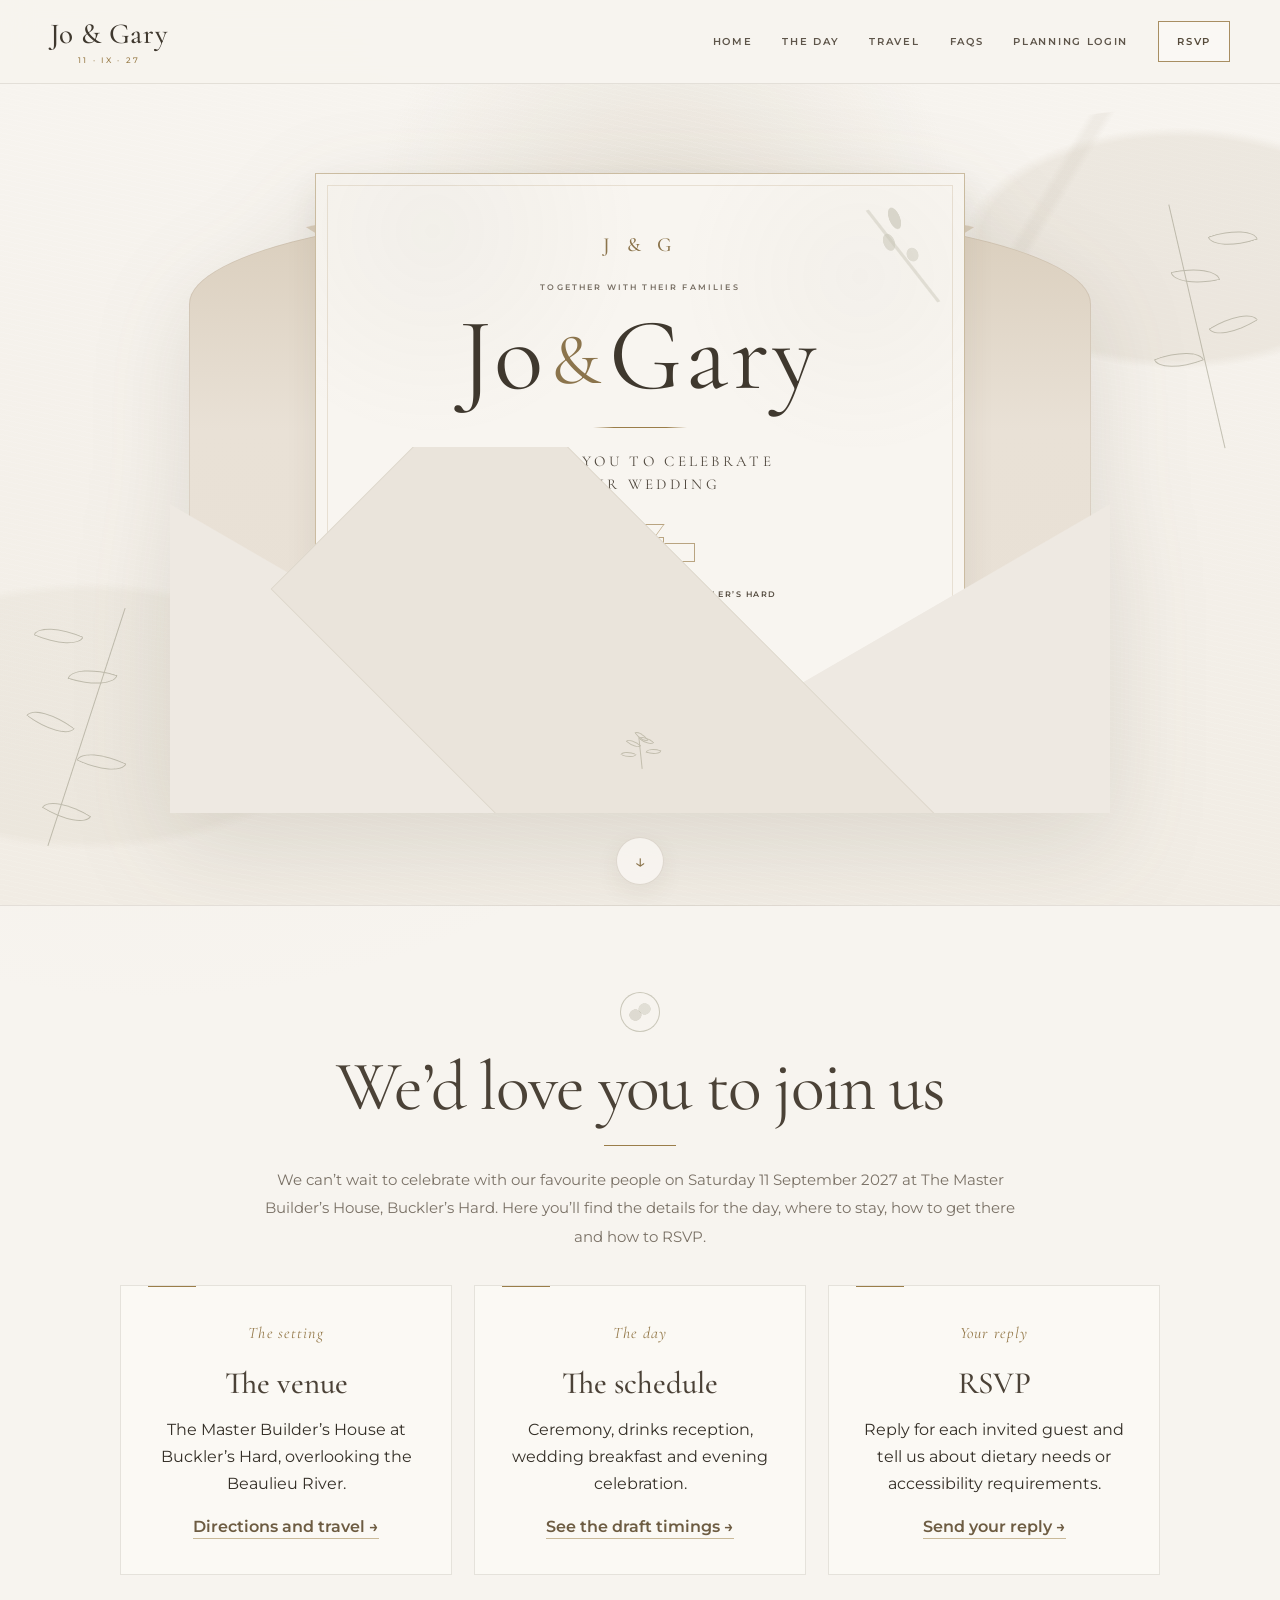
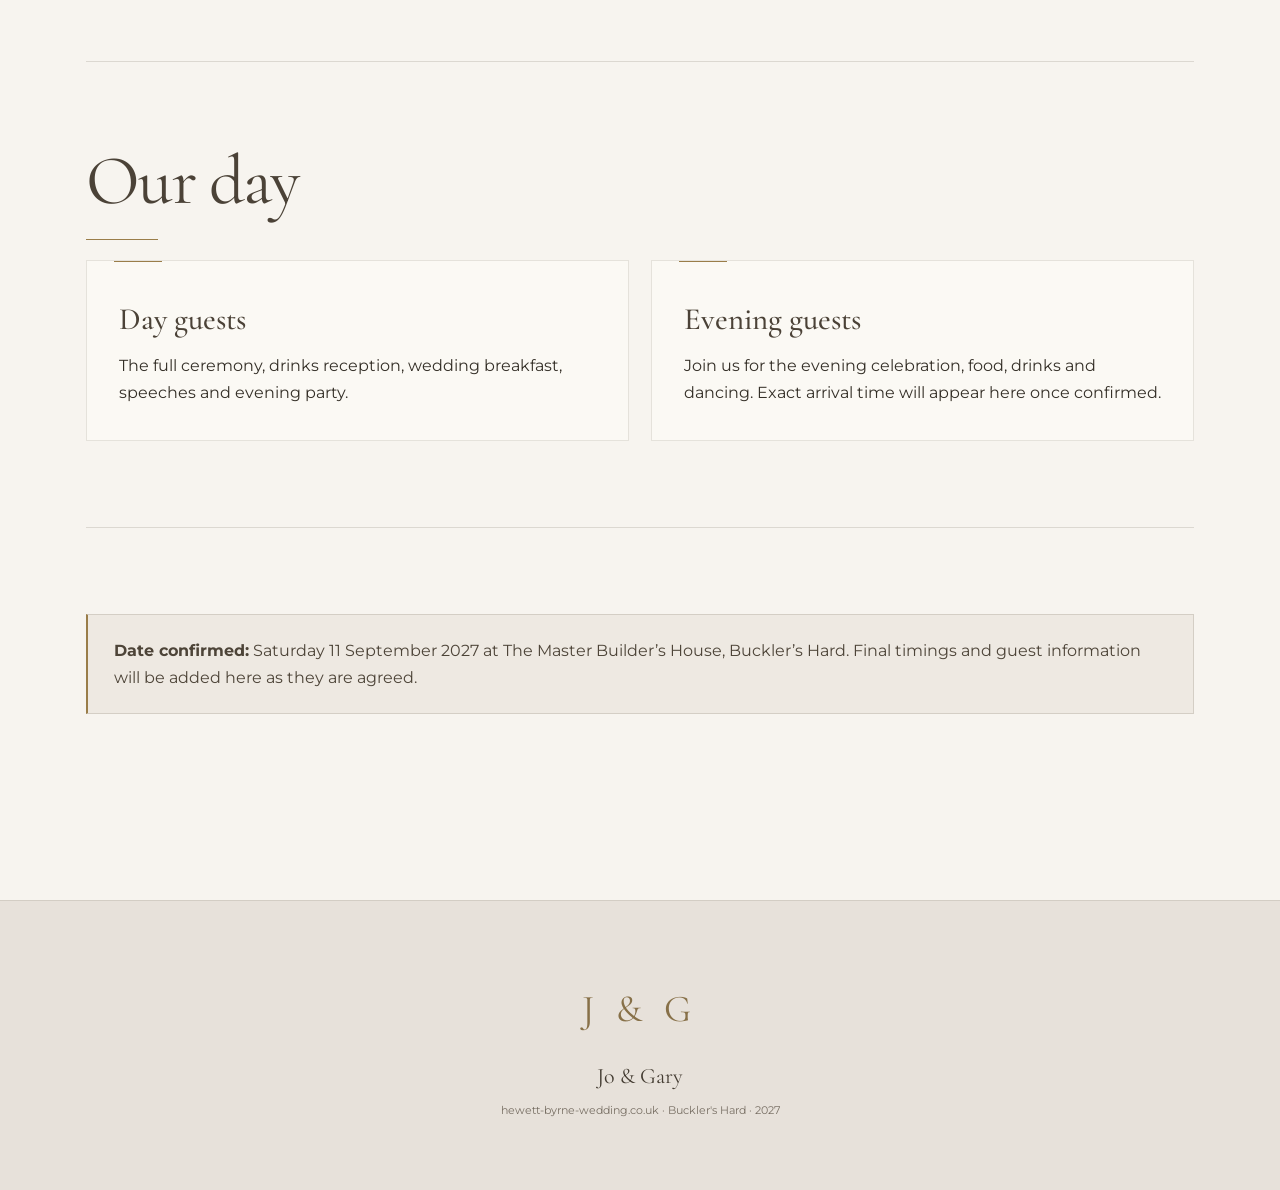
==== index.html @ 7f912bce "Add files via upload" ====
<!doctype html><html lang="en"><head>
<meta charset="utf-8"><meta name="viewport" content="width=device-width,initial-scale=1">
<meta name="theme-color" content="#e7e1da"><title>Jo & Gary | Hewett-Byrne Wedding</title>
<meta name="description" content="Jo and Gary's wedding website: details, travel, RSVP and updates.">
<link rel="canonical" href="https://hewett-byrne-wedding.co.uk/"><link rel="stylesheet" href="assets/style.css">
</head><body>
<nav class="nav"><div class="nav-inner">
<a class="brand" href="index.html">Jo & Gary</a>
<button class="menu" aria-label="Open navigation">☰</button>
<div class="links">
<a href="index.html">Home</a><a href="details.html">The Day</a><a href="travel.html">Travel</a>
<a href="faq.html">FAQs</a><a href="login.html">Planning Login</a><a href="rsvp.html" class="nav-cta">RSVP</a>
</div></div></nav>

<header class="home-stationery-hero">
  <div class="stationery-scene">
    <div class="stationery-florals stationery-florals-left" aria-hidden="true">
      <span></span><span></span><span></span><span></span><span></span>
    </div>
    <div class="stationery-florals stationery-florals-right" aria-hidden="true">
      <span></span><span></span><span></span><span></span>
    </div>

    <div class="static-envelope" aria-label="Jo and Gary wedding invitation">
      <div class="static-envelope-back"></div>

      <article class="static-invitation">
        <div class="invite-monogram">J <span>&</span> G</div>
        <div class="invite-kicker">Together with their families</div>
        <h1><span>Jo</span><span class="invite-amp">&</span><span>Gary</span></h1>
        <div class="invite-rule"></div>
        <p class="invite-copy">Invite you to celebrate their wedding</p>
        <div class="invite-venue-mark" aria-hidden="true">
          <span class="venue-roof"></span>
          <span class="venue-house"></span>
          <span class="venue-wing left"></span>
          <span class="venue-wing right"></span>
        </div>
        <div class="invite-place">The Master Builder’s House · Buckler’s Hard</div>
        <div class="invite-date">11 · 09 · 2027</div>
        <div class="invite-small-rule"></div>
      </article>

      <div class="static-envelope-pocket">
        <div class="static-envelope-left"></div>
        <div class="static-envelope-right"></div>
        <div class="static-envelope-bottom"></div>
        <div class="envelope-botanical-mark" aria-hidden="true">
          <i></i><i></i><i></i><i></i><i></i>
        </div>
      </div>
    </div>

    <a class="hero-scroll" href="#welcome" aria-label="Continue to wedding details">↓</a>
  </div>
</header>
<main>
<section class="section home-intro" id="welcome"><h2>We’d love you to join us</h2><p class="lede">We can’t wait to celebrate with our favourite people on Saturday 11 September 2027 at The Master Builder’s House, Buckler’s Hard. Here you’ll find the details for the day, where to stay, how to get there and how to RSVP.</p>
<div class="grid cols-3">
<div class="card"><div class="icon">The setting</div><h3>The venue</h3><p>The Master Builder’s House at Buckler’s Hard, overlooking the Beaulieu River.</p><a href="travel.html">Directions and travel →</a></div>
<div class="card"><div class="icon">The day</div><h3>The schedule</h3><p>Ceremony, drinks reception, wedding breakfast and evening celebration.</p><a href="details.html">See the draft timings →</a></div>
<div class="card"><div class="icon">Your reply</div><h3>RSVP</h3><p>Reply for each invited guest and tell us about dietary needs or accessibility requirements.</p><a href="rsvp.html">Send your reply →</a></div>
</div></section>
<section class="section"><h2>Our day</h2><div class="grid cols-2">
<div class="card"><h3>Day guests</h3><p>The full ceremony, drinks reception, wedding breakfast, speeches and evening party.</p></div>
<div class="card"><h3>Evening guests</h3><p>Join us for the evening celebration, food, drinks and dancing. Exact arrival time will appear here once confirmed.</p></div>
</div></section>
<section class="section"><div class="notice ok"><b>Date confirmed:</b> Saturday 11 September 2027 at The Master Builder’s House, Buckler’s Hard. Final timings and guest information will be added here as they are agreed.</div></section>
</main>
<footer class="footer"><b>Jo & Gary</b><br>
<span class="small">hewett-byrne-wedding.co.uk · Buckler's Hard · 2027</span></footer>
<script src="assets/script.js"></script>
</body></html>
---- assets/style.css ----
@import url('https://fonts.googleapis.com/css2?family=Cormorant+Garamond:ital,wght@0,400;0,500;0,600;1,400;1,500&family=Montserrat:wght@400;500;600&display=swap');

:root{
  --ink:#342f27;
  --muted:#756c61;
  --paper:#f7f4ef;
  --ivory:#eee9e2;
  --ivory-deep:#d0c5b8;
  --green:#71614c;
  --green-deep:#514632;
  --gold:#9a7d49;
  --gold-soft:#c7b79d;
  --sage:#8d8a70;
  --line:rgba(82,70,50,.16);
  --shadow:0 28px 70px rgba(74,62,45,.09);
}

*{box-sizing:border-box}
html{scroll-behavior:smooth}
body{margin:0;font-family:'Montserrat',Arial,sans-serif;color:var(--ink);background:var(--paper);line-height:1.7;-webkit-font-smoothing:antialiased}
a{color:inherit}img{display:block;max-width:100%}::selection{background:var(--gold-soft);color:var(--green-deep)}

/* NAVIGATION */
.nav{position:sticky;top:0;z-index:50;background:rgba(253,251,246,.96);backdrop-filter:blur(16px);border-bottom:1px solid var(--line)}
.nav-inner{max-width:1240px;margin:auto;padding:19px 30px;display:flex;align-items:center;justify-content:space-between;gap:28px}
.brand{display:inline-grid;place-items:center;min-width:104px;text-decoration:none;color:var(--green);font-family:'Cormorant Garamond',serif;font-size:29px;font-weight:500;letter-spacing:.02em;line-height:1}
.brand::after{content:'11 · IX · 27';display:block;margin-top:8px;font:500 8px/1 'Montserrat',sans-serif;letter-spacing:.28em;color:var(--gold)}
.links{display:flex;align-items:center;gap:30px}
.links a{text-decoration:none;text-transform:uppercase;letter-spacing:.17em;font-size:10px;font-weight:600;color:#4f574f;transition:.2s}
.links a:hover{color:var(--gold)}
.links .nav-cta{padding:11px 18px;border:1px solid var(--green);color:var(--green)}
.links .nav-cta:hover{background:var(--green);color:#fff}
.menu{display:none;width:42px;height:42px;background:transparent;border:1px solid var(--line);font-size:17px;color:var(--green)}

/* HERO */
.hero{position:relative;overflow:hidden;isolation:isolate;min-height:84vh;display:grid;place-items:center;text-align:center;padding:120px 26px 100px;background:var(--green-deep);color:#fff}
.hero::before{content:'';position:absolute;inset:22px;z-index:-1;border:1px solid rgba(216,196,155,.38);pointer-events:none}
.hero::after{content:'J  &  G';position:absolute;left:50%;top:46px;transform:translateX(-50%);font-family:'Cormorant Garamond',serif;font-size:18px;letter-spacing:.34em;color:var(--gold-soft);white-space:nowrap}
.hero>div{max-width:960px}
.hero.small{min-height:52vh;padding:110px 26px 85px}
.eyebrow{text-transform:uppercase;letter-spacing:.32em;font-size:9px;font-weight:600;color:var(--gold-soft)}
.hero h1{font-family:'Cormorant Garamond',Georgia,serif;font-size:clamp(82px,12vw,150px);font-weight:400;line-height:.78;letter-spacing:-.035em;margin:30px 0 28px;color:#fff}
.hero.small h1{font-size:clamp(62px,8vw,100px)}
.amp{font-style:italic;color:var(--gold-soft);font-weight:400}
.hero p{max-width:690px;margin:0 auto;color:rgba(255,255,255,.74);font-size:15px;line-height:1.9}
.pill{display:inline-block;margin-top:28px;padding:0;border:0;background:none;color:var(--gold-soft);font-family:'Cormorant Garamond',serif;font-size:19px;letter-spacing:.04em}
.countdown{display:grid;grid-template-columns:repeat(4,1fr);max-width:610px;margin:40px auto 0;border-top:1px solid rgba(216,196,155,.3);border-bottom:1px solid rgba(216,196,155,.3)}
.count{padding:19px 18px;border-right:1px solid rgba(216,196,155,.22)}.count:last-child{border-right:0}
.count strong{display:block;font-family:'Cormorant Garamond',serif;font-size:39px;font-weight:400;line-height:1;color:#fff}
.count span{display:block;margin-top:7px;text-transform:uppercase;letter-spacing:.24em;font-size:8px;color:rgba(255,255,255,.5)}
.actions{display:flex;justify-content:center;gap:14px;flex-wrap:wrap;margin-top:38px}

/* BUTTONS */
.btn{display:inline-flex;align-items:center;justify-content:center;min-height:45px;padding:12px 22px;border:1px solid var(--green);border-radius:0;background:var(--green);color:#fff;text-decoration:none;text-transform:uppercase;letter-spacing:.14em;font-size:10px;font-weight:600;cursor:pointer;transition:.22s}
.btn:hover{background:var(--green-deep);border-color:var(--green-deep)}
.hero .btn{background:var(--gold-soft);border-color:var(--gold-soft);color:var(--green-deep)}
.hero .btn:hover{background:#ead9b8;border-color:#ead9b8}
.btn.alt{background:transparent;color:#fff;border-color:rgba(255,255,255,.42)}
.btn.alt:hover{background:#fff;color:var(--green-deep)}
.btn.light{background:transparent;color:var(--green);border-color:var(--line)}
.btn.light:hover{border-color:var(--gold);color:var(--gold)}

/* CONTENT */
main{max-width:1160px;margin:auto;padding:0 26px 100px}
.section{padding:86px 0}.section+.section{border-top:1px solid var(--line)}
.section h2{font-family:'Cormorant Garamond',Georgia,serif;font-size:clamp(48px,6vw,70px);font-weight:400;line-height:.95;letter-spacing:-.025em;color:var(--green);margin:0 0 20px}
.section h2::after{content:'';display:block;width:72px;height:1px;background:var(--gold);margin-top:24px}
.section h3{font-family:'Cormorant Garamond',Georgia,serif;font-size:31px;font-weight:500;line-height:1.05;color:var(--green);margin:8px 0 14px}
.lede{max-width:780px;color:var(--muted);font-size:15px;line-height:1.9;margin:0 0 34px}
.home-intro{text-align:center;max-width:1040px;margin:auto}.home-intro h2::after{margin-left:auto;margin-right:auto}.home-intro .lede{margin-left:auto;margin-right:auto}
.grid{display:grid;gap:22px}.cols-3{grid-template-columns:repeat(3,1fr)}.cols-2{grid-template-columns:repeat(2,1fr)}
.card{position:relative;background:transparent;border:1px solid var(--line);border-radius:0;padding:34px 32px;box-shadow:none;overflow:hidden}
.card::before{content:'';position:absolute;left:27px;top:0;width:48px;height:1px;background:var(--gold)}
.card p:last-child{margin-bottom:0}
.card a:not(.btn){color:var(--green);font-weight:600;text-decoration:none;border-bottom:1px solid var(--gold-soft);padding-bottom:2px}
.icon{font-family:'Cormorant Garamond',serif;font-style:italic;font-size:16px;letter-spacing:.08em;color:var(--gold);width:auto;height:auto;background:none;border-radius:0;margin-bottom:20px}
.metric strong{display:block;font-family:'Cormorant Garamond',serif;font-size:42px;font-weight:500;color:var(--green);line-height:1}
.metric span:first-child{display:block;color:var(--muted);font-size:9px;text-transform:uppercase;letter-spacing:.2em;font-weight:600;margin-bottom:10px}
.notice{padding:22px 26px;border:1px solid var(--line);border-left:2px solid var(--gold);background:var(--ivory);border-radius:0}.notice.ok{background:var(--ivory)}

/* TIMELINE */
.timeline{display:grid;gap:0;padding:0;border-top:1px solid var(--line)}
.timeline-item{display:grid;grid-template-columns:130px 1fr;gap:34px;padding:28px 0;border-bottom:1px solid var(--line)}
.timeline-time{font-family:'Cormorant Garamond',serif;font-size:28px;color:var(--gold)}
.timeline-item b{font-family:'Cormorant Garamond',serif;font-size:25px;color:var(--green)}

/* FORMS + TABLES */
.table-wrap{overflow:auto;border:1px solid var(--line);border-radius:0;background:#fff;box-shadow:none}
table{width:100%;border-collapse:collapse;min-width:760px}th,td{padding:15px 13px;border-bottom:1px solid var(--line);text-align:center;vertical-align:middle}th{background:var(--ivory);color:var(--green);font-size:9px;text-transform:uppercase;letter-spacing:.16em}td:first-child,th:first-child{text-align:left}
.form-grid{display:grid;grid-template-columns:repeat(2,1fr);gap:18px}.field{display:grid;gap:8px}.field.full{grid-column:1/-1}label{font-weight:600;color:var(--green);font-size:10px;text-transform:uppercase;letter-spacing:.12em}
input,select,textarea{width:100%;padding:14px 0;border:0;border-bottom:1px solid #bdb7aa;border-radius:0;background:transparent;font:inherit;color:var(--ink);outline:none;transition:.18s}input:focus,select:focus,textarea:focus{border-bottom-color:var(--gold);box-shadow:none}textarea{min-height:110px;resize:vertical}
#rsvpLookupForm{max-width:620px;margin:auto}.rsvp-person h3{font-size:38px}

/* CHECKLIST */
.check,.check-row{display:flex;gap:14px;align-items:flex-start;padding:16px 0;border:0;border-bottom:1px solid var(--line);background:transparent;border-radius:0}.check input,.check-row input{width:auto;margin-top:5px;accent-color:var(--green)}.checklist{display:grid}

/* FAQ */
.accordion{border-bottom:1px solid var(--line)}.accordion button{width:100%;padding:24px 0;background:none;border:0;text-align:left;font:inherit;font-family:'Cormorant Garamond',serif;font-size:24px;font-weight:500;color:var(--green);display:flex;justify-content:space-between;cursor:pointer}.accordion button span{color:var(--gold);font-size:22px}.answer{display:none;padding:0 50px 24px 0;color:var(--muted)}.accordion.open .answer{display:block}

/* PRIVATE */
.private-banner{background:var(--green-deep);color:var(--gold-soft);padding:10px;text-align:center;font-size:9px;text-transform:uppercase;letter-spacing:.2em}.private-banner+.nav{position:sticky;top:0}

/* FOOTER */
.footer{text-align:center;padding:76px 20px 68px;border-top:1px solid rgba(216,196,155,.18);background:var(--green-deep);color:rgba(255,255,255,.56)}
.footer::before{content:'J  &  G';display:block;font-family:'Cormorant Garamond',serif;font-size:38px;font-weight:400;letter-spacing:.17em;color:var(--gold-soft);margin-bottom:16px}.footer b{font-family:'Cormorant Garamond',serif;font-size:22px;font-weight:400;color:#fff}.footer .small{color:rgba(255,255,255,.42)}.small{font-size:11px;color:var(--muted)}

/* LOGIN */
.planning-login-wrap{width:min(100%,620px);margin:auto}.planning-login-card{max-width:440px;margin:34px auto 0;text-align:left;background:var(--paper);color:var(--ink)}.planning-login-card .btn{width:100%;margin-top:8px}.planning-login-message{min-height:21px;margin-top:10px;text-align:center}.planning-login-hero{min-height:76vh}

@media(prefers-reduced-motion:no-preference){.hero>div{animation:fadeUp .7s ease both}.card{transition:border-color .2s,transform .2s}.section .card:hover{border-color:rgba(168,134,77,.52);transform:translateY(-2px)}@keyframes fadeUp{from{opacity:0;transform:translateY(12px)}to{opacity:1;transform:none}}}
@media(max-width:900px){.cols-3{grid-template-columns:1fr 1fr}.links{gap:18px}.hero h1{font-size:clamp(76px,15vw,120px)}}
@media(max-width:820px){.cols-3,.cols-2,.form-grid{grid-template-columns:1fr}.field.full{grid-column:auto}.nav-inner{padding:15px 18px}.links{display:none;position:absolute;top:72px;left:12px;right:12px;background:var(--paper);padding:18px;border:1px solid var(--line);gap:0}.links.open{display:grid}.links a{padding:13px 5px;border-bottom:1px solid var(--line)}.links a:last-child{border-bottom:0}.links .nav-cta{margin-top:8px;text-align:center}.menu{display:grid;place-items:center}.countdown{grid-template-columns:repeat(2,1fr);max-width:390px}.count:nth-child(2){border-right:0}.count:nth-child(-n+2){border-bottom:1px solid rgba(216,196,155,.22)}.timeline-item{grid-template-columns:1fr;gap:4px}.hero{min-height:76vh;padding:105px 20px 78px}.hero.small{min-height:46vh;padding:96px 20px 70px}.hero::before{inset:13px}main{padding-inline:18px}.section{padding:60px 0}}
@media(max-width:520px){.hero h1{font-size:clamp(68px,21vw,92px)}.hero.small h1{font-size:clamp(54px,17vw,76px)}.hero p{font-size:14px}.card{padding:27px 22px}.section h2{font-size:46px}.nav-inner{padding-inline:14px}.brand{font-size:25px}}
@media print{.nav,.actions,.btn,.menu{display:none!important}.section{padding:24px 0}.hero{min-height:auto;background:#fff;color:#000}.hero h1,.hero p{color:#000}}

/* =========================================================
   HOME INVITATION REVEAL
   ========================================================= */
.invitation-reveal{
  position:fixed;
  inset:0;
  z-index:999;
  display:grid;
  place-items:center;
  overflow:hidden;
  background:
    radial-gradient(circle at 50% 38%, rgba(168,134,77,.08), transparent 30%),
    #f7f2e8;
  animation:revealCurtain 4.7s ease forwards;
}
.reveal-stage{
  position:relative;
  width:min(760px,92vw);
  height:min(540px,72vh);
  display:grid;
  place-items:end center;
  perspective:1400px;
}
.envelope{
  position:absolute;
  left:50%;
  bottom:6%;
  width:min(620px,84vw);
  aspect-ratio:1.62/1;
  transform:translateX(-50%);
  filter:drop-shadow(0 34px 50px rgba(53,45,32,.16));
}
.envelope-back,
.envelope-front,
.envelope-flap{
  position:absolute;
  inset:0;
}
.envelope-back{
  background:#eee3cf;
  border:1px solid rgba(91,74,49,.18);
}
.envelope-front{
  z-index:4;
  overflow:hidden;
}
.envelope-front::before,
.envelope-front::after{
  content:'';
  position:absolute;
  bottom:-2px;
  width:72%;
  height:88%;
  background:#f4ead8;
  border-top:1px solid rgba(91,74,49,.12);
}
.envelope-front::before{
  left:-9%;
  clip-path:polygon(0 100%,0 15%,100% 100%);
}
.envelope-front::after{
  right:-9%;
  clip-path:polygon(100% 100%,100% 15%,0 100%);
}
.envelope-flap{
  z-index:5;
  height:58%;
  transform-origin:50% 0;
  background:#e9ddc7;
  clip-path:polygon(0 0,100% 0,50% 100%);
  animation:openFlap 1.05s cubic-bezier(.65,0,.35,1) .45s forwards;
  border-top:1px solid rgba(91,74,49,.16);
}
.wax-seal{
  position:absolute;
  z-index:7;
  left:50%;
  top:48%;
  width:62px;
  height:62px;
  transform:translate(-50%,-50%);
  border-radius:50%;
  display:grid;
  place-items:center;
  background:#8f2725;
  color:#f1dfc1;
  border:1px solid rgba(255,255,255,.15);
  box-shadow:0 8px 18px rgba(74,20,18,.22), inset 0 0 0 5px rgba(255,255,255,.05);
  font-family:'Cormorant Garamond',serif;
  font-size:22px;
  letter-spacing:.02em;
  animation:sealRelease .4s ease .5s forwards;
}
.wax-seal span{font-style:italic;font-size:.78em;margin:0 1px}
.reveal-card{
  position:absolute;
  z-index:3;
  left:50%;
  bottom:11%;
  width:min(510px,72vw);
  min-height:350px;
  padding:56px 42px 46px;
  transform:translate(-50%,24%);
  text-align:center;
  color:#f9f4ea;
  background:#17332b;
  border:1px solid rgba(216,196,155,.46);
  outline:1px solid rgba(216,196,155,.25);
  outline-offset:-12px;
  box-shadow:0 26px 50px rgba(20,42,34,.25);
  animation:cardRise 1.45s cubic-bezier(.22,.82,.24,1) 1.15s forwards;
}
.reveal-monogram{
  font-family:'Cormorant Garamond',serif;
  letter-spacing:.25em;
  color:#d8c49b;
  font-size:19px;
}
.reveal-monogram span{font-style:italic}
.reveal-rule{width:58px;height:1px;background:#a8864d;margin:20px auto 24px}
.reveal-kicker,.reveal-date,.reveal-place{
  text-transform:uppercase;
  letter-spacing:.22em;
  font-size:8px;
  color:rgba(255,255,255,.62);
}
.reveal-names{
  margin:22px 0 20px;
  font-family:'Cormorant Garamond',serif;
  font-size:clamp(58px,9vw,86px);
  line-height:.82;
  font-weight:400;
}
.reveal-names em{color:#d8c49b;font-weight:400}
.reveal-date{color:#d8c49b;margin-bottom:12px}

@keyframes openFlap{
  0%{transform:rotateX(0deg)}
  100%{transform:rotateX(-178deg);z-index:1}
}
@keyframes sealRelease{
  to{opacity:0;transform:translate(-50%,-63%) scale(.84)}
}
@keyframes cardRise{
  0%{transform:translate(-50%,24%)}
  68%{transform:translate(-50%,-56%)}
  100%{transform:translate(-50%,-46%)}
}
@keyframes revealCurtain{
  0%,78%{opacity:1;visibility:visible}
  100%{opacity:0;visibility:hidden;pointer-events:none}
}

/* HOME HERO: invitation card on ivory, rather than a full green block */
.home-hero{
  min-height:auto;
  padding:86px 24px 96px;
  background:
    radial-gradient(circle at 50% 18%, rgba(168,134,77,.08), transparent 28%),
    var(--paper);
  color:var(--ink);
}
.home-hero::before{
  inset:26px;
  border-color:rgba(168,134,77,.22);
}
.home-hero::after{display:none}
.hero-invitation{
  position:relative;
  width:min(820px,92vw);
  max-width:none!important;
  margin:auto;
  padding:82px 72px 68px;
  color:#fff;
  background:var(--green-deep);
  border:1px solid rgba(216,196,155,.48);
  outline:1px solid rgba(216,196,155,.24);
  outline-offset:-15px;
  box-shadow:0 40px 95px rgba(29,45,36,.18);
}
.hero-invitation::before,
.hero-invitation::after{
  content:'';
  position:absolute;
  width:42px;height:42px;
  opacity:.65;
}
.hero-invitation::before{
  left:25px;top:25px;
  border-left:1px solid var(--gold-soft);
  border-top:1px solid var(--gold-soft);
}
.hero-invitation::after{
  right:25px;bottom:25px;
  border-right:1px solid var(--gold-soft);
  border-bottom:1px solid var(--gold-soft);
}
.hero-invite-monogram{
  margin-bottom:25px;
  font-family:'Cormorant Garamond',serif;
  font-size:17px;
  letter-spacing:.32em;
  color:var(--gold-soft);
}
.hero-invite-monogram span{font-style:italic}
.home-hero h1{font-size:clamp(78px,10vw,128px)}
.home-hero p{color:rgba(255,255,255,.74)}
.home-hero .countdown{max-width:570px}
.home-hero .btn.alt{color:#fff;border-color:rgba(255,255,255,.42)}
.home-hero .btn.alt:hover{background:#fff;color:var(--green-deep)}

@media(max-width:700px){
  .invitation-reveal{animation-duration:4.35s}
  .reveal-stage{height:64vh}
  .reveal-card{width:76vw;min-height:300px;padding:44px 25px 36px}
  .envelope{width:88vw}
  .wax-seal{width:52px;height:52px;font-size:18px}
  .hero-invitation{padding:64px 26px 54px}
  .home-hero{padding:54px 14px 68px}
  .home-hero::before{inset:10px}
}
@media(prefers-reduced-motion:reduce){
  .invitation-reveal{display:none}
}


/* =========================================================
   EXACT PALETTE UPDATE — FROM APPROVED REFERENCE IMAGE
   warm ivory · parchment · taupe · muted gold · soft sage
   ========================================================= */
body{
  color:var(--ink);
  background:
    radial-gradient(circle at 12% 8%, rgba(199,183,157,.12), transparent 28%),
    var(--paper);
}
::selection{background:#ddd2c3;color:#342f27}

/* Navigation */
.nav{
  background:rgba(247,244,239,.96);
  border-bottom:1px solid rgba(82,70,50,.12);
}
.brand{color:#3f382e}
.brand::after{color:#9a7d49}
.links a{color:#5e554a}
.links a:hover{color:#8d7448}
.links .nav-cta{
  border-color:#a88e62;
  color:#554a3a;
  background:rgba(255,255,255,.35);
}
.links .nav-cta:hover{
  background:#a88e62;
  color:#fffdf9;
}
.menu{color:#514632;border-color:rgba(82,70,50,.18)}

/* All heroes are light, paper-like and editorial */
.hero,
.hero.small{
  background:
    linear-gradient(rgba(247,244,239,.93),rgba(247,244,239,.93)),
    radial-gradient(circle at 50% 20%, rgba(199,183,157,.28), transparent 34%);
  color:var(--ink);
}
.hero::before{border-color:rgba(154,125,73,.28)}
.hero::after{color:#9a7d49}
.hero h1,
.hero.small h1{color:#3f382e}
.amp{color:#9a7d49}
.hero p{color:#766d62}
.eyebrow{color:#93794f}
.pill{color:#8a724b}
.countdown{
  border-color:rgba(154,125,73,.24);
}
.count{border-color:rgba(154,125,73,.18)}
.count strong{color:#4c4337}
.count span{color:#8b8175}

/* Buttons */
.btn{
  background:#8a744e;
  border-color:#8a744e;
  color:#fffdf9;
}
.btn:hover{
  background:#6f5f43;
  border-color:#6f5f43;
}
.hero .btn{
  background:#8a744e;
  border-color:#8a744e;
  color:#fffdf9;
}
.hero .btn:hover{
  background:#6f5f43;
  border-color:#6f5f43;
}
.btn.alt,
.hero .btn.alt,
.home-hero .btn.alt{
  background:transparent;
  color:#554b3e;
  border-color:#b8a98f;
}
.btn.alt:hover,
.hero .btn.alt:hover,
.home-hero .btn.alt:hover{
  background:#eee8df;
  color:#3f382e;
}
.btn.light{
  color:#665946;
  border-color:#c5b9a9;
}
.btn.light:hover{
  color:#8a744e;
  border-color:#9a7d49;
}

/* Content */
.section h2,
.section h3,
.timeline-item b,
label,
.accordion button,
.metric strong{
  color:#4b4237;
}
.section h2::after,
.card::before,
.reveal-rule{
  background:#9a7d49;
}
.lede,.small,.answer{color:#7a7166}
.card{
  background:rgba(255,253,249,.48);
  border-color:rgba(82,70,50,.13);
}
.card a:not(.btn){color:#6d5c42;border-bottom-color:#c9b998}
.icon,.timeline-time,.accordion button span{color:#957a4b}
.notice,.notice.ok,th{
  background:#eee9e2;
  color:#4d4438;
}

/* Tables / form fields */
.table-wrap{background:#faf8f4;border-color:rgba(82,70,50,.14)}
input,select,textarea{
  color:#3c362e;
  border-bottom-color:#bcb1a3;
}
input:focus,select:focus,textarea:focus{border-bottom-color:#9a7d49}
.check input,.check-row input{accent-color:#8d8a70}

/* Private planner also inherits the quiet neutral palette */
.private-banner{
  background:#75684f;
  color:#fffaf1;
}

/* Footer: remove the dark green slab */
.footer{
  background:#e7e1da;
  color:#72695e;
  border-top:1px solid rgba(82,70,50,.13);
}
.footer::before{color:#877048}
.footer b{color:#443c32}
.footer .small{color:#786f64}

/* =========================================================
   ENVELOPE REVEAL — FULL SCREEN, SLOWER, APPROVED PALETTE
   ========================================================= */
.invitation-reveal{
  background:
    radial-gradient(circle at 50% 32%, rgba(199,183,157,.20), transparent 36%),
    #e7e1da;
  animation:revealCurtain 8.2s ease forwards;
}
.reveal-stage{
  width:100vw;
  height:100vh;
  min-height:100vh;
  place-items:center;
}
.envelope{
  bottom:2vh;
  width:min(980px,92vw);
  max-height:82vh;
  filter:drop-shadow(0 34px 58px rgba(73,62,47,.18));
}
.envelope-back{
  background:#d0c5b8;
  border-color:rgba(82,70,50,.18);
}
.envelope-front::before,
.envelope-front::after{
  background:#e7e1da;
  border-top-color:rgba(82,70,50,.12);
}
.envelope-flap{
  background:#cfc4b6;
  border-top-color:rgba(82,70,50,.14);
  animation:openFlap 1.8s cubic-bezier(.65,0,.35,1) .8s forwards;
}
.wax-seal{
  background:#9a7d49;
  color:#f8f4ec;
  box-shadow:
    0 8px 18px rgba(72,56,33,.18),
    inset 0 0 0 5px rgba(255,255,255,.06);
  animation:sealRelease .55s ease .85s forwards;
}
.reveal-card{
  width:min(650px,72vw);
  min-height:min(650px,72vh);
  padding:76px 60px 58px;
  color:#3f382e;
  background:#f7f4ef;
  border:1px solid rgba(154,125,73,.55);
  outline:1px solid rgba(154,125,73,.22);
  outline-offset:-14px;
  box-shadow:0 26px 54px rgba(77,63,43,.18);
  animation:cardRise 3.25s cubic-bezier(.22,.82,.24,1) 2.05s forwards;
}
.reveal-monogram,
.reveal-date{color:#8a744e}
.reveal-kicker,
.reveal-place{
  color:#736a5f;
}
.reveal-names{color:#40382f}
.reveal-names em{color:#957a4b}

@keyframes cardRise{
  0%{transform:translate(-50%,28%)}
  72%{transform:translate(-50%,-72%)}
  100%{transform:translate(-50%,-63%)}
}
@keyframes revealCurtain{
  0%,86%{opacity:1;visibility:visible}
  100%{opacity:0;visibility:hidden;pointer-events:none}
}

/* =========================================================
   HOME INVITATION — NO GREEN, LIKE THE APPROVED IMAGE
   ========================================================= */
.home-hero{
  padding:72px 24px 92px;
  background:
    radial-gradient(circle at 50% 16%, rgba(199,183,157,.19), transparent 30%),
    #f7f4ef;
  color:#3f382e;
}
.hero-invitation{
  color:#3f382e;
  background:
    linear-gradient(rgba(247,244,239,.97),rgba(247,244,239,.97)),
    radial-gradient(circle at 16% 12%, rgba(141,138,112,.10), transparent 30%);
  border-color:rgba(154,125,73,.48);
  outline-color:rgba(154,125,73,.18);
  box-shadow:0 40px 95px rgba(77,63,43,.13);
}
.hero-invitation::before,
.hero-invitation::after{
  border-color:#b59b6c;
}
.hero-invite-monogram{color:#8c754d}
.home-hero h1{color:#3f382e}
.home-hero p{color:#766d62}
.home-hero .count strong{color:#453d33}
.home-hero .count span{color:#84796d}
.home-hero .countdown{
  border-color:rgba(154,125,73,.22);
}
.home-hero .count{
  border-color:rgba(154,125,73,.15);
}

/* subtle botanical/sage hints rather than coloured blocks */
.home-intro::before{
  content:'';
  display:block;
  width:38px;
  height:38px;
  margin:0 auto 22px;
  border:1px solid rgba(141,138,112,.42);
  border-radius:50%;
  background:
    radial-gradient(ellipse at 38% 58%, rgba(141,138,112,.24) 0 18%, transparent 19%),
    radial-gradient(ellipse at 62% 42%, rgba(141,138,112,.20) 0 18%, transparent 19%);
}

@media(max-width:700px){
  .invitation-reveal{animation-duration:7.6s}
  .reveal-stage{height:100vh;min-height:100vh}
  .envelope{width:94vw;bottom:8vh}
  .reveal-card{
    width:78vw;
    min-height:52vh;
    padding:52px 26px 38px;
  }
  .home-hero{padding:52px 14px 68px}
}


/* =========================================================
   STATIC STATIONERY HOMEPAGE HERO
   Approved cream / parchment / antique gold / soft sage palette
   No animation. No moving envelope.
   ========================================================= */

.invitation-reveal,
.home-hero{
  display:none !important;
}

.home-stationery-hero{
  position:relative;
  min-height:calc(100vh - 79px);
  overflow:hidden;
  background:
    radial-gradient(circle at 52% 18%, rgba(201,190,171,.34), transparent 31%),
    linear-gradient(180deg,#f7f4ef 0%,#f1ece4 100%);
  border-bottom:1px solid rgba(82,70,50,.12);
}

.stationery-scene{
  position:relative;
  min-height:calc(100vh - 79px);
  max-width:1500px;
  margin:0 auto;
  display:grid;
  place-items:center;
  padding:46px 34px 62px;
  isolation:isolate;
}

/* Soft fabric/paper hints */
.stationery-scene::before{
  content:'';
  position:absolute;
  inset:0;
  z-index:-3;
  opacity:.72;
  background:
    radial-gradient(ellipse at 92% 20%, rgba(208,197,180,.34) 0 12%, transparent 13%),
    radial-gradient(ellipse at 7% 77%, rgba(206,198,179,.20) 0 14%, transparent 15%),
    repeating-linear-gradient(12deg, rgba(255,255,255,.10) 0 1px, transparent 1px 5px);
}

.stationery-scene::after{
  content:'';
  position:absolute;
  top:4%;
  right:-3%;
  width:36%;
  height:78%;
  z-index:-2;
  opacity:.28;
  border-radius:50% 10% 42% 8%;
  background:
    linear-gradient(128deg, transparent 0 28%, rgba(194,185,170,.55) 29% 30%, transparent 31% 100%);
  transform:rotate(-7deg);
}

/* Static envelope */
.static-envelope{
  position:relative;
  width:min(980px,88vw);
  aspect-ratio:1.50/1;
  filter:drop-shadow(0 32px 48px rgba(79,66,47,.13));
}

.static-envelope-back{
  position:absolute;
  left:4%;
  right:4%;
  top:7%;
  bottom:11%;
  z-index:0;
  border:1px solid rgba(105,87,59,.12);
  border-radius:52% 52% 3% 3% / 19% 19% 3% 3%;
  background:
    linear-gradient(180deg,#d9cdbb 0%,#e9e1d6 42%,#e8e0d5 100%);
}

.static-envelope-back::before{
  content:'';
  position:absolute;
  left:9%;
  right:9%;
  top:-1px;
  height:43%;
  border-radius:50% 50% 0 0 / 16% 16% 0 0;
  background:
    linear-gradient(180deg,#cfc1ac 0%,#ded3c3 100%);
  clip-path:polygon(0 0,100% 0,50% 100%);
  opacity:.82;
}

/* Invitation itself */
.static-invitation{
  position:absolute;
  z-index:2;
  left:50%;
  top:2%;
  width:min(650px,64vw);
  min-height:76%;
  transform:translateX(-50%);
  display:flex;
  flex-direction:column;
  align-items:center;
  justify-content:center;
  text-align:center;
  padding:54px 62px 68px;
  color:#3b352c;
  border:1px solid rgba(154,125,73,.48);
  outline:1px solid rgba(154,125,73,.18);
  outline-offset:-13px;
  background:
    radial-gradient(circle at 18% 10%,rgba(141,138,112,.055),transparent 28%),
    radial-gradient(circle at 84% 18%,rgba(141,138,112,.045),transparent 25%),
    #f8f5f0;
  box-shadow:0 18px 30px rgba(76,62,44,.09);
}

.static-invitation::before,
.static-invitation::after{
  content:'';
  position:absolute;
  width:78px;
  height:112px;
  opacity:.42;
  background:
    radial-gradient(ellipse at 42% 84%,rgba(141,138,112,.65) 0 8%,transparent 9%),
    radial-gradient(ellipse at 60% 66%,rgba(141,138,112,.55) 0 8%,transparent 9%),
    radial-gradient(ellipse at 38% 48%,rgba(141,138,112,.48) 0 8%,transparent 9%),
    linear-gradient(74deg,transparent 48%,rgba(141,138,112,.48) 49% 51%,transparent 52%);
  pointer-events:none;
}
.static-invitation::before{
  left:22px;
  bottom:24px;
  transform:rotate(-22deg);
}
.static-invitation::after{
  right:22px;
  top:26px;
  transform:rotate(158deg);
}

.invite-monogram{
  margin-bottom:19px;
  color:#8b744c;
  font-family:'Cormorant Garamond',Georgia,serif;
  font-size:20px;
  letter-spacing:.28em;
  font-weight:500;
}
.invite-monogram span{
  font-style:normal;
}

.invite-kicker{
  margin-bottom:22px;
  color:#766d62;
  text-transform:uppercase;
  letter-spacing:.27em;
  font-size:8px;
  font-weight:600;
}

.static-invitation h1{
  margin:0;
  color:#3f382e;
  font-family:'Cormorant Garamond',Georgia,serif;
  font-size:clamp(70px,8vw,116px);
  font-weight:400;
  letter-spacing:.035em;
  line-height:.78;
  white-space:nowrap;
}

.invite-amp{
  color:#8b744c;
  font-family:'Cormorant Garamond',Georgia,serif;
  font-style:normal;
  font-size:.70em;
  font-weight:400;
  vertical-align:.08em;
  margin:0 .06em;
}

.invite-rule{
  width:94px;
  height:1px;
  margin:31px auto 22px;
  background:linear-gradient(90deg,transparent,#9a7d49 22%,#9a7d49 78%,transparent);
}

.invite-copy{
  margin:0 0 25px;
  max-width:320px;
  color:#51493f;
  text-transform:uppercase;
  letter-spacing:.22em;
  font-family:'Cormorant Garamond',Georgia,serif;
  font-size:15px;
  line-height:1.5;
}

.invite-place{
  margin-top:20px;
  color:#554c40;
  text-transform:uppercase;
  letter-spacing:.18em;
  font-size:8px;
  font-weight:600;
}

.invite-date{
  margin-top:13px;
  color:#4b4338;
  font-family:'Cormorant Garamond',Georgia,serif;
  font-size:24px;
  letter-spacing:.24em;
  white-space:nowrap;
}

.invite-small-rule{
  width:54px;
  height:1px;
  margin-top:18px;
  background:#9a7d49;
  opacity:.72;
}

/* Tiny line-drawing venue mark */
.invite-venue-mark{
  position:relative;
  width:112px;
  height:48px;
  color:#a28657;
  opacity:.72;
}
.venue-house{
  position:absolute;
  left:32px;
  right:32px;
  bottom:6px;
  height:25px;
  border:1px solid currentColor;
}
.venue-roof{
  position:absolute;
  left:31px;
  right:31px;
  bottom:30px;
  height:14px;
  border-left:1px solid currentColor;
  border-top:1px solid currentColor;
  border-right:1px solid currentColor;
  transform:skewX(-36deg) scaleX(.78);
}
.venue-wing{
  position:absolute;
  bottom:6px;
  width:31px;
  height:19px;
  border:1px solid currentColor;
}
.venue-wing.left{left:1px}
.venue-wing.right{right:1px}

/* Front pocket */
.static-envelope-pocket{
  position:absolute;
  z-index:4;
  left:2%;
  right:2%;
  bottom:0;
  height:56%;
  overflow:hidden;
}

.static-envelope-left,
.static-envelope-right,
.static-envelope-bottom{
  position:absolute;
  background:#eee9e2;
  border-top:1px solid rgba(105,87,59,.11);
}

.static-envelope-left{
  left:-5%;
  bottom:-2%;
  width:63%;
  height:108%;
  clip-path:polygon(0 13%,100% 100%,0 100%);
}

.static-envelope-right{
  right:-5%;
  bottom:-2%;
  width:63%;
  height:108%;
  clip-path:polygon(100% 13%,0 100%,100% 100%);
}

.static-envelope-bottom{
  left:11%;
  right:11%;
  bottom:-22%;
  height:85%;
  transform:rotate(45deg);
  transform-origin:center;
  background:#eae4db;
  border:1px solid rgba(105,87,59,.09);
}

.envelope-botanical-mark{
  position:absolute;
  z-index:8;
  left:50%;
  bottom:12%;
  width:62px;
  height:36px;
  transform:translateX(-50%);
  opacity:.42;
}
.envelope-botanical-mark::before{
  content:'';
  position:absolute;
  left:50%;
  bottom:0;
  width:1px;
  height:32px;
  background:#8d8a70;
  transform:rotate(-6deg);
}
.envelope-botanical-mark i{
  position:absolute;
  width:15px;
  height:7px;
  border:1px solid #8d8a70;
  border-radius:100% 0 100% 0;
}
.envelope-botanical-mark i:nth-child(1){left:12px;top:18px;transform:rotate(22deg)}
.envelope-botanical-mark i:nth-child(2){left:17px;top:7px;transform:rotate(40deg)}
.envelope-botanical-mark i:nth-child(3){right:10px;top:15px;transform:rotate(198deg)}
.envelope-botanical-mark i:nth-child(4){right:17px;top:4px;transform:rotate(218deg)}
.envelope-botanical-mark i:nth-child(5){left:25px;top:0;transform:rotate(52deg)}

/* Abstract botanical corner sprigs around the scene */
.stationery-florals{
  position:absolute;
  z-index:1;
  width:190px;
  height:280px;
  opacity:.45;
  pointer-events:none;
}
.stationery-florals::before{
  content:'';
  position:absolute;
  width:1px;
  height:250px;
  left:48%;
  top:10px;
  background:#85836d;
  transform:rotate(18deg);
}
.stationery-florals span{
  position:absolute;
  width:47px;
  height:18px;
  border:1px solid #85836d;
  border-radius:100% 0 100% 0;
}
.stationery-florals-left{left:-5px;bottom:4%}
.stationery-florals-right{right:-8px;top:13%;transform:scaleX(-1) rotate(-5deg)}
.stationery-florals span:nth-child(1){left:40px;top:35px;transform:rotate(23deg)}
.stationery-florals span:nth-child(2){left:74px;top:76px;transform:rotate(197deg)}
.stationery-florals span:nth-child(3){left:32px;top:121px;transform:rotate(36deg)}
.stationery-florals span:nth-child(4){left:83px;top:161px;transform:rotate(205deg)}
.stationery-florals span:nth-child(5){left:48px;top:211px;transform:rotate(31deg)}

.hero-scroll{
  position:absolute;
  left:50%;
  bottom:20px;
  z-index:10;
  transform:translateX(-50%);
  width:48px;
  height:48px;
  display:grid;
  place-items:center;
  border-radius:50%;
  border:1px solid rgba(104,85,56,.18);
  background:rgba(248,245,240,.92);
  color:#8b744c;
  text-decoration:none;
  font-size:20px;
  box-shadow:0 8px 24px rgba(81,67,47,.07);
}

.hero-scroll:hover{
  border-color:#9a7d49;
  color:#6f5e42;
}

#welcome{
  scroll-margin-top:95px;
}

/* Header ampersand and invitation ampersand are intentionally the same treatment */
.brand,
.static-invitation h1{
  font-family:'Cormorant Garamond',Georgia,serif;
}

@media(max-width:900px){
  .stationery-scene{
    min-height:auto;
    padding:34px 18px 56px;
  }
  .static-envelope{
    width:min(900px,96vw);
  }
  .static-invitation{
    width:67vw;
    min-height:73%;
    padding:42px 35px 54px;
  }
  .stationery-florals{
    opacity:.28;
    transform:scale(.76);
  }
  .stationery-florals-right{
    transform:scale(-.76,.76) rotate(-5deg);
  }
}

@media(max-width:650px){
  .home-stationery-hero{
    min-height:auto;
  }

  .stationery-scene{
    min-height:auto;
    padding:28px 8px 54px;
  }

  .static-envelope{
    width:98vw;
    aspect-ratio:1.10/1;
    margin-top:8px;
  }

  .static-envelope-back{
    left:2%;
    right:2%;
    top:12%;
  }

  .static-invitation{
    top:1%;
    width:79vw;
    min-height:78%;
    padding:34px 22px 45px;
  }

  .invite-monogram{
    font-size:16px;
    margin-bottom:12px;
  }

  .invite-kicker{
    margin-bottom:13px;
    font-size:7px;
    letter-spacing:.20em;
  }

  .static-invitation h1{
    font-size:clamp(49px,14vw,70px);
    white-space:normal;
    line-height:.86;
  }

  .invite-amp{
    font-size:.72em;
  }

  .invite-rule{
    margin:21px auto 16px;
    width:70px;
  }

  .invite-copy{
    margin-bottom:16px;
    font-size:11px;
  }

  .invite-venue-mark{
    width:88px;
    height:39px;
    transform:scale(.78);
  }

  .invite-place{
    margin-top:9px;
    letter-spacing:.12em;
    font-size:6.5px;
  }

  .invite-date{
    margin-top:8px;
    font-size:18px;
    letter-spacing:.17em;
  }

  .stationery-florals{
    display:none;
  }

  .static-envelope-pocket{
    height:55%;
  }

  .hero-scroll{
    width:42px;
    height:42px;
    bottom:10px;
  }
}
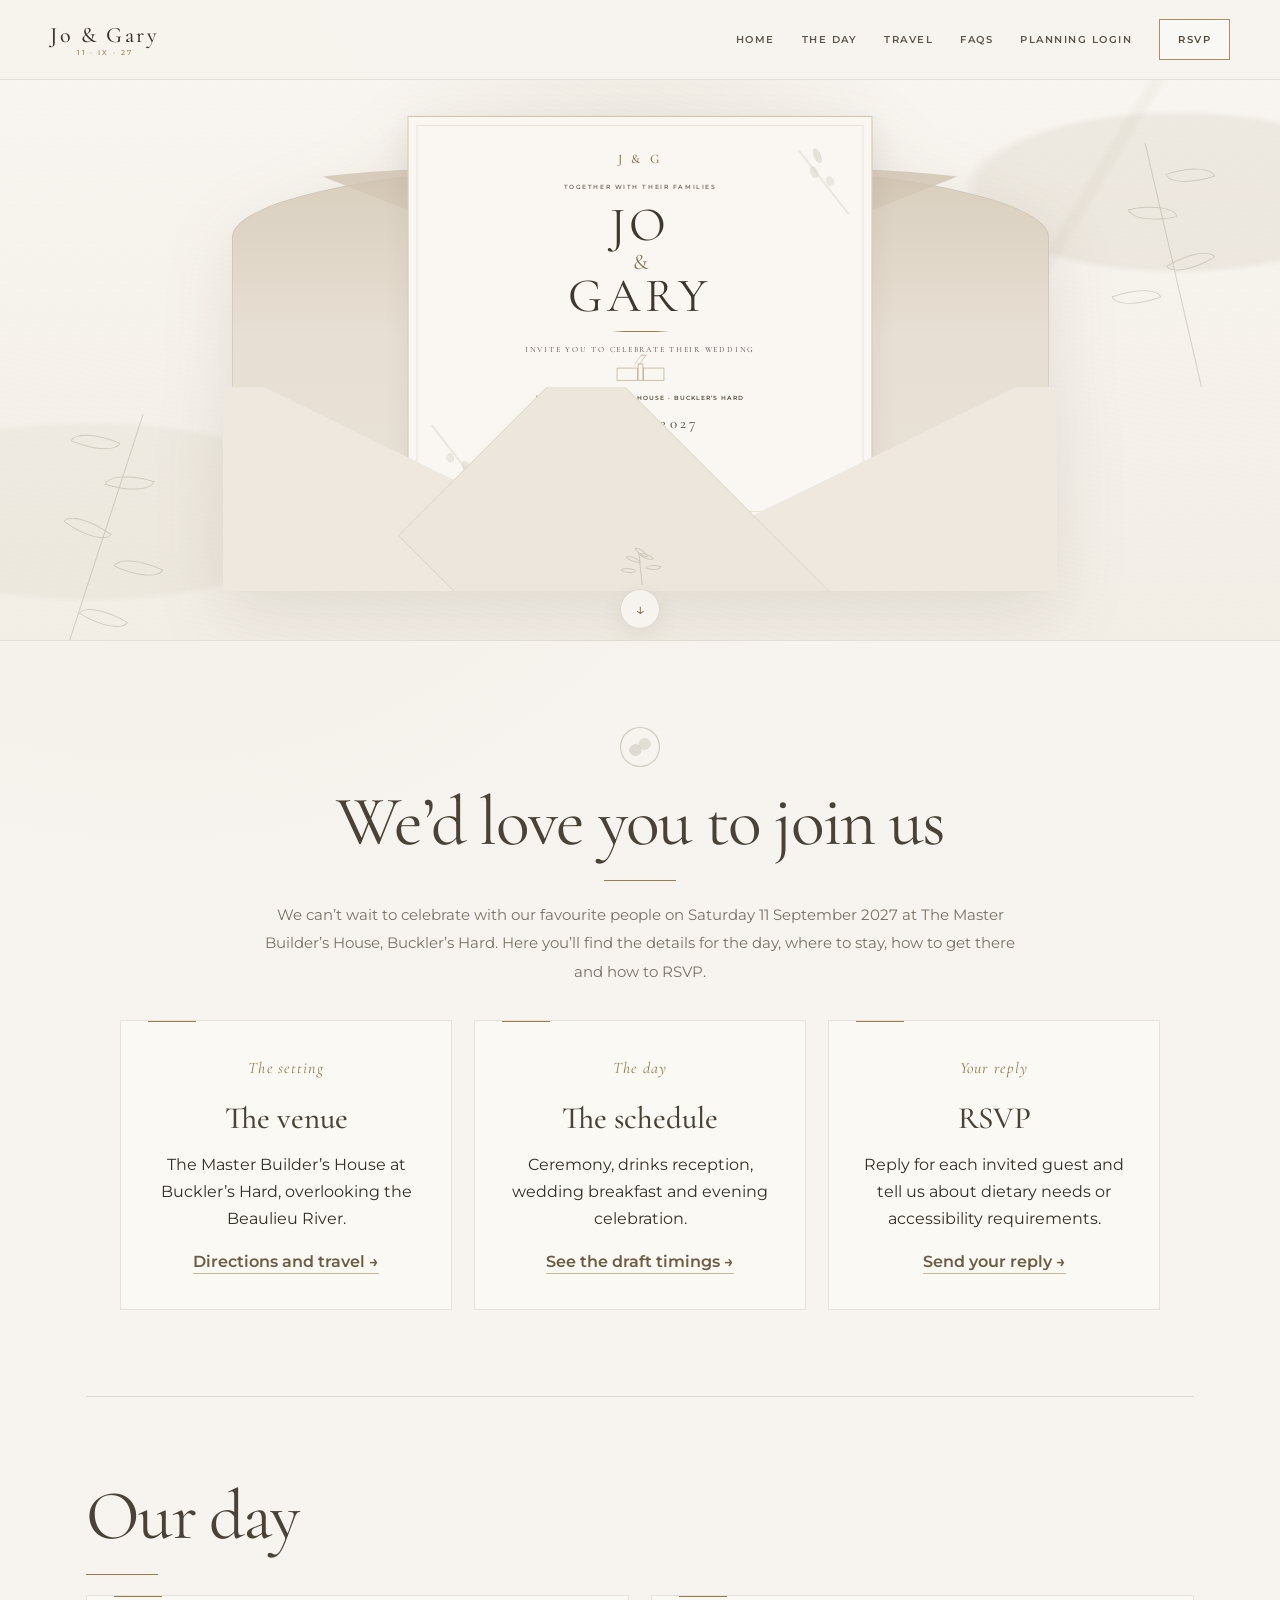
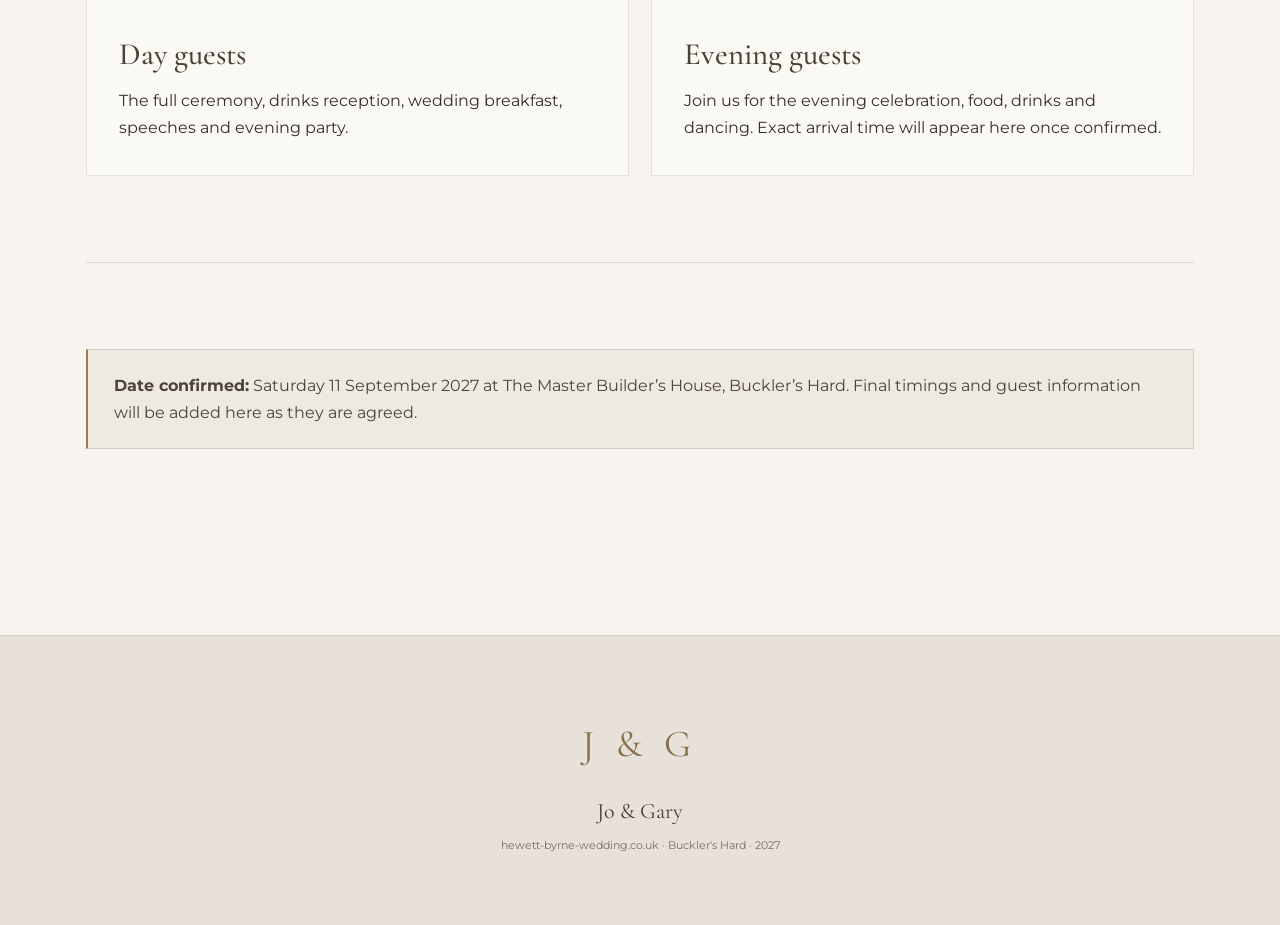
==== commit 03275d30: "Add files via upload" ====
--- a/index.html
+++ b/index.html
@@ -11,6 +11,8 @@
 <a href="index.html">Home</a><a href="details.html">The Day</a><a href="travel.html">Travel</a>
 <a href="faq.html">FAQs</a><a href="login.html">Planning Login</a><a href="rsvp.html" class="nav-cta">RSVP</a>
 </div></div></nav>
+
+</div>
 
 <header class="home-stationery-hero">
   <div class="stationery-scene">
@@ -27,7 +29,7 @@
       <article class="static-invitation">
         <div class="invite-monogram">J <span>&</span> G</div>
         <div class="invite-kicker">Together with their families</div>
-        <h1><span>Jo</span><span class="invite-amp">&</span><span>Gary</span></h1>
+        <h1>Jo <span class="invite-amp">&</span> Gary</h1>
         <div class="invite-rule"></div>
         <p class="invite-copy">Invite you to celebrate their wedding</p>
         <div class="invite-venue-mark" aria-hidden="true">
--- a/assets/style.css
+++ b/assets/style.css
@@ -1153,3 +1153,360 @@
   }
 }
 
+
+
+/* =========================================================
+   FINAL HERO PROPORTION FIX
+   Matches approved wide stationery composition.
+   ========================================================= */
+
+.home-stationery-hero{
+  min-height:0 !important;
+  height:auto !important;
+  padding:0 !important;
+  overflow:hidden;
+  background:
+    radial-gradient(circle at 50% 18%, rgba(210,199,181,.26), transparent 34%),
+    linear-gradient(180deg,#f8f5f0 0%,#f2ede5 100%) !important;
+}
+
+.stationery-scene{
+  min-height:0 !important;
+  height:560px !important;
+  max-width:1440px;
+  padding:18px 24px 34px !important;
+  display:flex !important;
+  justify-content:center;
+  align-items:flex-start !important;
+}
+
+.static-envelope{
+  width:min(860px,78vw) !important;
+  height:475px !important;
+  aspect-ratio:auto !important;
+  margin-top:18px;
+  filter:drop-shadow(0 22px 34px rgba(79,66,47,.11)) !important;
+}
+
+.static-envelope-back{
+  left:2.5% !important;
+  right:2.5% !important;
+  top:10% !important;
+  bottom:4% !important;
+  border-radius:48% 48% 2% 2% / 18% 18% 2% 2% !important;
+  background:
+    linear-gradient(180deg,#d9cebd 0%,#e7dfd3 42%,#e9e2d9 100%) !important;
+}
+
+.static-envelope-back::before{
+  left:7% !important;
+  right:7% !important;
+  height:34% !important;
+  background:linear-gradient(180deg,#cfc2af 0%,#ded3c3 100%) !important;
+}
+
+/* Smaller card, comfortably tucked into envelope */
+.static-invitation{
+  top:0 !important;
+  width:465px !important;
+  height:405px !important;
+  min-height:0 !important;
+  padding:28px 42px 42px !important;
+  justify-content:flex-start !important;
+  background:#faf7f2 !important;
+  border:1px solid rgba(154,125,73,.42) !important;
+  outline:1px solid rgba(154,125,73,.16) !important;
+  outline-offset:-10px !important;
+  box-shadow:0 14px 24px rgba(76,62,44,.08) !important;
+}
+
+.static-invitation::before,
+.static-invitation::after{
+  width:52px !important;
+  height:78px !important;
+  opacity:.30 !important;
+}
+
+.invite-monogram{
+  margin:3px 0 12px !important;
+  font-size:13px !important;
+  letter-spacing:.25em !important;
+}
+
+.invite-kicker{
+  margin:0 0 15px !important;
+  font-size:6px !important;
+  letter-spacing:.26em !important;
+}
+
+/* JO / & / GARY: restrained and stacked */
+.static-invitation h1{
+  display:flex !important;
+  flex-direction:column;
+  align-items:center;
+  gap:0;
+  margin:0 !important;
+  font-size:48px !important;
+  line-height:.78 !important;
+  letter-spacing:.09em !important;
+  white-space:normal !important;
+  text-transform:uppercase;
+  font-weight:400 !important;
+}
+
+.static-invitation h1 > span{
+  display:block;
+}
+
+.static-invitation h1 .invite-amp{
+  margin:6px 0 5px !important;
+  color:#8b744c !important;
+  font-family:'Cormorant Garamond',Georgia,serif !important;
+  font-size:22px !important;
+  font-style:normal !important;
+  line-height:1 !important;
+  letter-spacing:0 !important;
+  text-transform:none;
+}
+
+.invite-rule{
+  width:58px !important;
+  margin:16px auto 12px !important;
+}
+
+.invite-copy{
+  max-width:250px !important;
+  margin:0 0 10px !important;
+  font-size:8px !important;
+  line-height:1.45 !important;
+  letter-spacing:.22em !important;
+}
+
+.invite-venue-mark{
+  width:72px !important;
+  height:29px !important;
+  transform:scale(.68);
+  transform-origin:center top;
+  margin-top:-1px;
+  margin-bottom:-8px;
+}
+
+.invite-place{
+  margin-top:7px !important;
+  font-size:5.8px !important;
+  letter-spacing:.17em !important;
+}
+
+.invite-date{
+  margin-top:8px !important;
+  font-size:15px !important;
+  letter-spacing:.22em !important;
+}
+
+.invite-small-rule{
+  width:34px !important;
+  margin-top:9px !important;
+}
+
+/* Pocket only occupies lower part, so invitation remains readable */
+.static-envelope-pocket{
+  left:1.5% !important;
+  right:1.5% !important;
+  bottom:0 !important;
+  height:43% !important;
+  overflow:hidden !important;
+}
+
+.static-envelope-left,
+.static-envelope-right{
+  background:#eee8df !important;
+}
+
+.static-envelope-left{
+  width:58% !important;
+  height:118% !important;
+  left:-2% !important;
+  clip-path:polygon(0 2%,100% 100%,0 100%) !important;
+}
+
+.static-envelope-right{
+  width:58% !important;
+  height:118% !important;
+  right:-2% !important;
+  clip-path:polygon(100% 2%,0 100%,100% 100%) !important;
+}
+
+.static-envelope-bottom{
+  left:25% !important;
+  right:25% !important;
+  bottom:-64% !important;
+  height:130% !important;
+  background:#ece6dd !important;
+}
+
+.envelope-botanical-mark{
+  bottom:3% !important;
+  opacity:.32 !important;
+}
+
+/* Botanicals sit around the envelope rather than over it */
+.stationery-florals{
+  width:150px !important;
+  height:220px !important;
+  opacity:.30 !important;
+}
+.stationery-florals-left{
+  left:2.5% !important;
+  bottom:4% !important;
+}
+.stationery-florals-right{
+  right:2.5% !important;
+  top:9% !important;
+}
+
+/* Soft "fabric" sweep at right, like target reference */
+.stationery-scene::after{
+  right:-7% !important;
+  top:-4% !important;
+  width:32% !important;
+  height:96% !important;
+  opacity:.20 !important;
+}
+
+.hero-scroll{
+  bottom:11px !important;
+  width:40px !important;
+  height:40px !important;
+  font-size:17px !important;
+}
+
+/* Home navigation closer to target proportions */
+.nav{
+  min-height:68px;
+}
+.nav-inner{
+  min-height:68px;
+  max-width:1240px;
+}
+.brand{
+  font-size:22px;
+  letter-spacing:.12em;
+}
+.brand::after{
+  font-size:7px;
+  margin-top:3px;
+}
+.links{
+  gap:27px;
+}
+.links a{
+  font-size:10px;
+  letter-spacing:.15em;
+}
+
+/* Tablet */
+@media(max-width:900px){
+  .stationery-scene{
+    height:520px !important;
+    padding:16px 14px 32px !important;
+  }
+  .static-envelope{
+    width:min(800px,92vw) !important;
+    height:445px !important;
+  }
+  .static-invitation{
+    width:430px !important;
+    height:380px !important;
+    padding:26px 36px 38px !important;
+  }
+}
+
+/* Phone: preserve proportions, don't let it become giant */
+@media(max-width:650px){
+  .stationery-scene{
+    height:430px !important;
+    padding:10px 4px 28px !important;
+  }
+
+  .static-envelope{
+    width:98vw !important;
+    height:390px !important;
+    margin-top:4px !important;
+  }
+
+  .static-invitation{
+    top:2px !important;
+    width:69vw !important;
+    height:335px !important;
+    padding:22px 18px 32px !important;
+  }
+
+  .invite-monogram{
+    margin-bottom:8px !important;
+    font-size:10px !important;
+  }
+
+  .invite-kicker{
+    margin-bottom:11px !important;
+    font-size:5px !important;
+  }
+
+  .static-invitation h1{
+    font-size:38px !important;
+  }
+
+  .static-invitation h1 .invite-amp{
+    font-size:18px !important;
+    margin:4px 0 !important;
+  }
+
+  .invite-rule{
+    margin:12px auto 9px !important;
+  }
+
+  .invite-copy{
+    font-size:6.4px !important;
+    margin-bottom:6px !important;
+  }
+
+  .invite-venue-mark{
+    transform:scale(.52);
+    margin-bottom:-13px;
+  }
+
+  .invite-place{
+    font-size:4.8px !important;
+    margin-top:3px !important;
+  }
+
+  .invite-date{
+    font-size:12px !important;
+    margin-top:6px !important;
+  }
+
+  .static-envelope-pocket{
+    height:41% !important;
+  }
+
+  .stationery-florals{
+    display:block !important;
+    transform:scale(.46);
+  }
+
+  .stationery-florals-left{
+    left:-45px !important;
+    bottom:-8px !important;
+  }
+
+  .stationery-florals-right{
+    right:-45px !important;
+    top:7px !important;
+    transform:scale(-.46,.46) rotate(-5deg);
+  }
+
+  .hero-scroll{
+    bottom:5px !important;
+    width:36px !important;
+    height:36px !important;
+  }
+}
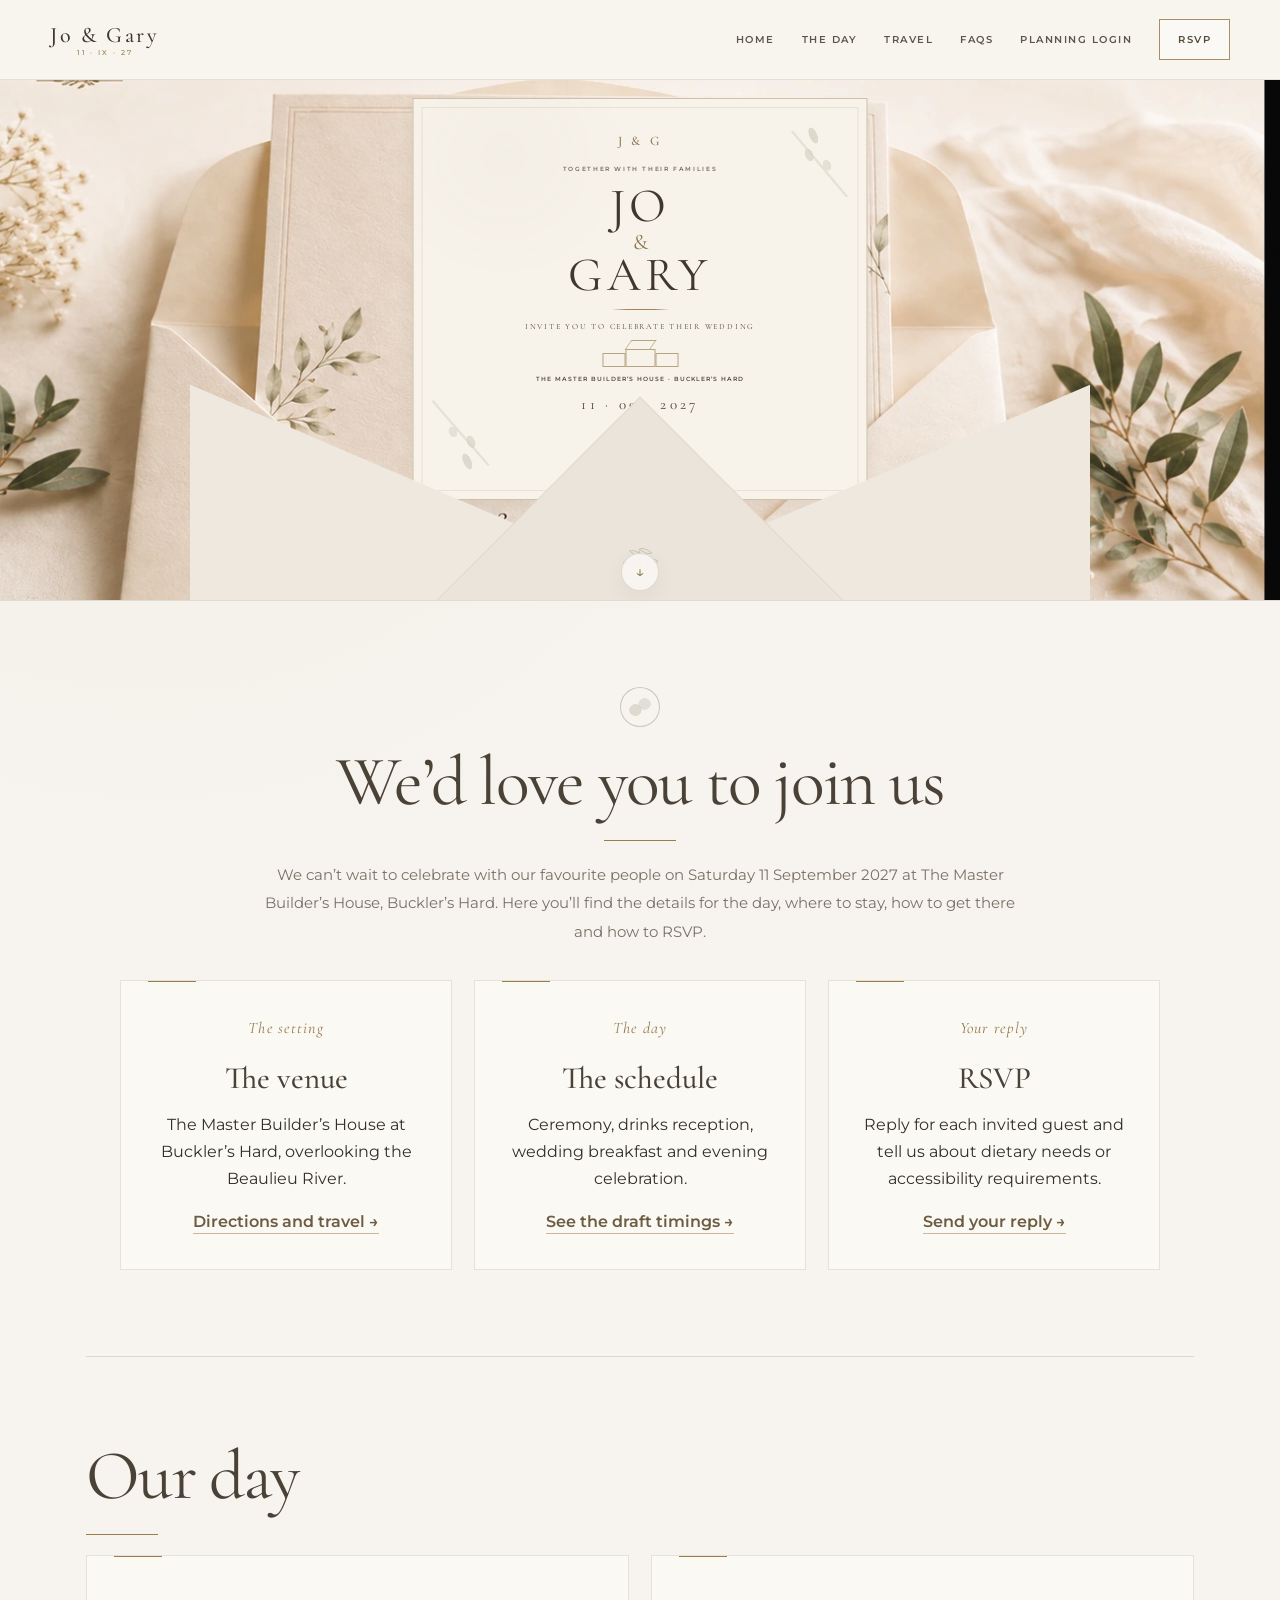
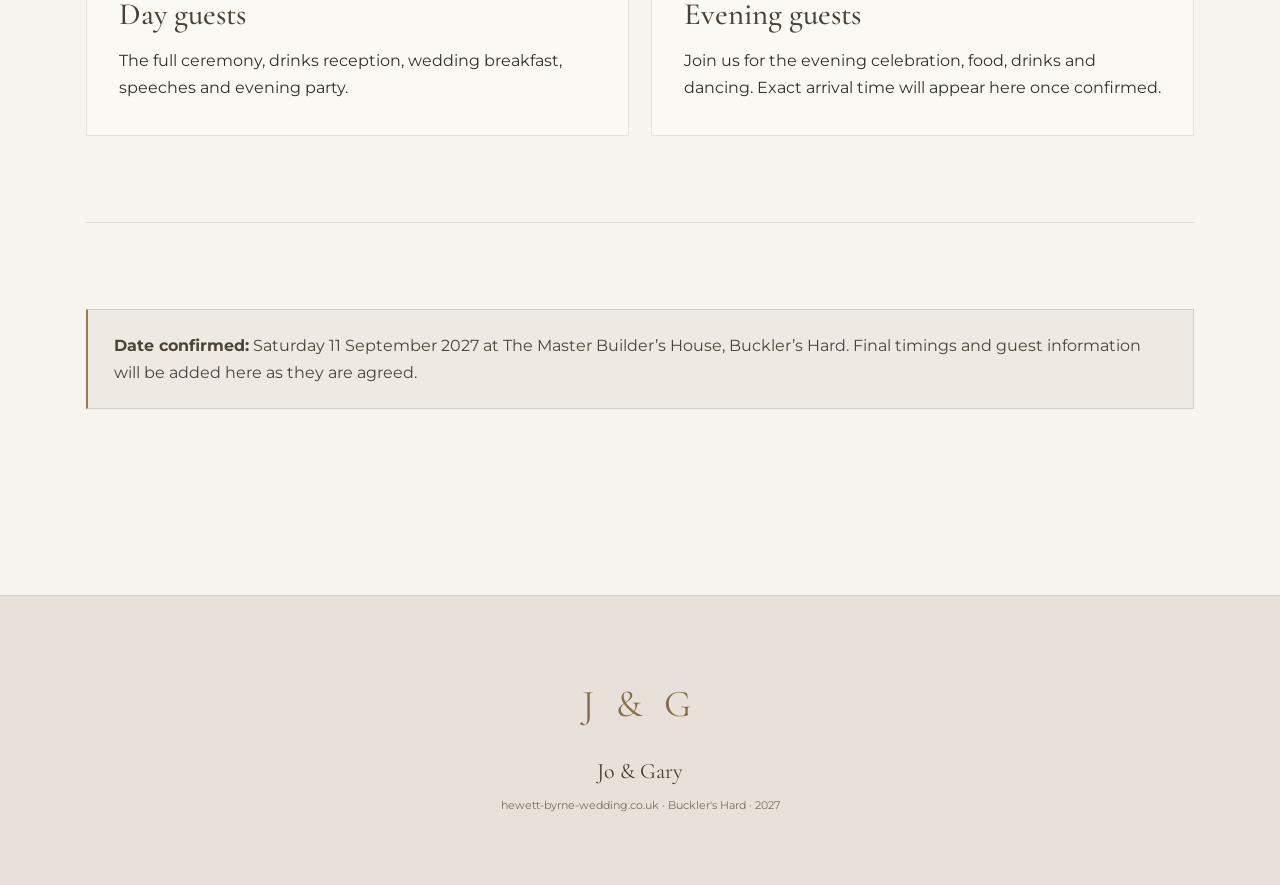
==== commit c8e8759e: "Add files via upload" ====
--- a/index.html
+++ b/index.html
@@ -12,48 +12,43 @@
 <a href="faq.html">FAQs</a><a href="login.html">Planning Login</a><a href="rsvp.html" class="nav-cta">RSVP</a>
 </div></div></nav>
 
-</div>
+<header class="real-stationery-hero">
+  <div class="real-stationery-scene">
+    <article class="real-invitation" aria-label="Jo and Gary wedding invitation">
+      <div class="real-monogram">J <span>&</span> G</div>
+      <div class="real-kicker">Together with their families</div>
 
-<header class="home-stationery-hero">
-  <div class="stationery-scene">
-    <div class="stationery-florals stationery-florals-left" aria-hidden="true">
-      <span></span><span></span><span></span><span></span><span></span>
-    </div>
-    <div class="stationery-florals stationery-florals-right" aria-hidden="true">
-      <span></span><span></span><span></span><span></span>
-    </div>
+      <h1>
+        <span>Jo</span>
+        <span class="real-amp">&</span>
+        <span>Gary</span>
+      </h1>
 
-    <div class="static-envelope" aria-label="Jo and Gary wedding invitation">
-      <div class="static-envelope-back"></div>
+      <div class="real-invite-rule"></div>
+      <p class="real-copy">Invite you to celebrate their wedding</p>
 
-      <article class="static-invitation">
-        <div class="invite-monogram">J <span>&</span> G</div>
-        <div class="invite-kicker">Together with their families</div>
-        <h1>Jo <span class="invite-amp">&</span> Gary</h1>
-        <div class="invite-rule"></div>
-        <p class="invite-copy">Invite you to celebrate their wedding</p>
-        <div class="invite-venue-mark" aria-hidden="true">
-          <span class="venue-roof"></span>
-          <span class="venue-house"></span>
-          <span class="venue-wing left"></span>
-          <span class="venue-wing right"></span>
-        </div>
-        <div class="invite-place">The Master Builder’s House · Buckler’s Hard</div>
-        <div class="invite-date">11 · 09 · 2027</div>
-        <div class="invite-small-rule"></div>
-      </article>
+      <div class="real-venue-mark" aria-hidden="true">
+        <span class="real-house-main"></span>
+        <span class="real-house-roof"></span>
+        <span class="real-house-wing left"></span>
+        <span class="real-house-wing right"></span>
+      </div>
 
-      <div class="static-envelope-pocket">
-        <div class="static-envelope-left"></div>
-        <div class="static-envelope-right"></div>
-        <div class="static-envelope-bottom"></div>
-        <div class="envelope-botanical-mark" aria-hidden="true">
-          <i></i><i></i><i></i><i></i><i></i>
-        </div>
+      <div class="real-place">The Master Builder’s House · Buckler’s Hard</div>
+      <div class="real-date">11 · 09 · 2027</div>
+      <div class="real-small-rule"></div>
+    </article>
+
+    <div class="real-envelope-pocket" aria-hidden="true">
+      <div class="real-pocket-left"></div>
+      <div class="real-pocket-right"></div>
+      <div class="real-pocket-centre"></div>
+      <div class="real-pocket-sprig">
+        <i></i><i></i><i></i><i></i>
       </div>
     </div>
 
-    <a class="hero-scroll" href="#welcome" aria-label="Continue to wedding details">↓</a>
+    <a class="real-hero-scroll" href="#welcome" aria-label="Continue to wedding details">↓</a>
   </div>
 </header>
 <main>
--- a/assets/style.css
+++ b/assets/style.css
@@ -1510,3 +1510,449 @@
     height:36px !important;
   }
 }
+
+
+/* =========================================================
+   REAL STATIONERY HERO
+   Uses approved photographic-style artwork for the scene.
+   Only the invitation text and front pocket remain live/CSS.
+   ========================================================= */
+
+.home-stationery-hero,
+.static-envelope,
+.stationery-scene{
+  display:none !important;
+}
+
+.real-stationery-hero{
+  position:relative;
+  overflow:hidden;
+  background:#f5f0e8;
+  border-bottom:1px solid rgba(82,70,50,.12);
+}
+
+.real-stationery-scene{
+  position:relative;
+  width:100%;
+  height:520px;
+  max-width:1536px;
+  margin:0 auto;
+  overflow:hidden;
+  background:
+    linear-gradient(rgba(248,245,239,.03),rgba(248,245,239,.03)),
+    url('invitation-scene.webp') center center / cover no-repeat;
+}
+
+/* Blank live invitation laid over the generated card area */
+.real-invitation{
+  position:absolute;
+  z-index:3;
+  top:18px;
+  left:50%;
+  width:455px;
+  height:402px;
+  transform:translateX(-50%);
+  display:flex;
+  flex-direction:column;
+  align-items:center;
+  text-align:center;
+  padding:28px 38px 42px;
+  color:#40392f;
+  background:
+    radial-gradient(circle at 20% 14%,rgba(145,139,115,.035),transparent 28%),
+    #f7f2ea;
+  border:1px solid rgba(154,125,73,.42);
+  outline:1px solid rgba(154,125,73,.15);
+  outline-offset:-10px;
+  box-shadow:0 12px 18px rgba(77,62,42,.07);
+}
+
+.real-invitation::before,
+.real-invitation::after{
+  content:'';
+  position:absolute;
+  width:54px;
+  height:82px;
+  opacity:.28;
+  background:
+    radial-gradient(ellipse at 40% 85%,rgba(132,134,104,.8) 0 8%,transparent 9%),
+    radial-gradient(ellipse at 61% 65%,rgba(132,134,104,.7) 0 8%,transparent 9%),
+    radial-gradient(ellipse at 38% 45%,rgba(132,134,104,.58) 0 8%,transparent 9%),
+    linear-gradient(73deg,transparent 48%,rgba(132,134,104,.56) 49% 51%,transparent 52%);
+}
+.real-invitation::before{
+  left:20px;
+  bottom:25px;
+  transform:rotate(-24deg);
+}
+.real-invitation::after{
+  right:20px;
+  top:24px;
+  transform:rotate(157deg);
+}
+
+.real-monogram{
+  margin-top:3px;
+  margin-bottom:12px;
+  color:#8d754d;
+  font-family:'Cormorant Garamond',Georgia,serif;
+  font-size:13px;
+  font-weight:500;
+  letter-spacing:.26em;
+}
+.real-monogram span{
+  color:#8d754d;
+  font-style:normal;
+}
+
+.real-kicker{
+  margin-bottom:14px;
+  color:#746b60;
+  text-transform:uppercase;
+  font-size:6px;
+  font-weight:600;
+  letter-spacing:.27em;
+}
+
+.real-invitation h1{
+  display:flex;
+  flex-direction:column;
+  align-items:center;
+  margin:0;
+  color:#40382f;
+  font-family:'Cormorant Garamond',Georgia,serif;
+  font-size:48px;
+  font-weight:400;
+  line-height:.78;
+  letter-spacing:.09em;
+  text-transform:uppercase;
+}
+.real-invitation h1 > span{
+  display:block;
+}
+.real-invitation .real-amp{
+  margin:5px 0 4px;
+  color:#8d754d;
+  font-family:'Cormorant Garamond',Georgia,serif;
+  font-size:22px;
+  font-style:normal;
+  font-weight:400;
+  line-height:1;
+  letter-spacing:0;
+  text-transform:none;
+}
+
+.real-invite-rule{
+  width:58px;
+  height:1px;
+  margin:15px auto 11px;
+  background:linear-gradient(90deg,transparent,#a28656 25%,#a28656 75%,transparent);
+}
+
+.real-copy{
+  margin:0 0 7px;
+  max-width:245px;
+  color:#51493e;
+  text-transform:uppercase;
+  font-family:'Cormorant Garamond',Georgia,serif;
+  font-size:8px;
+  line-height:1.45;
+  letter-spacing:.22em;
+}
+
+.real-venue-mark{
+  position:relative;
+  width:78px;
+  height:29px;
+  margin-top:0;
+  color:#a08454;
+  opacity:.70;
+}
+.real-house-main{
+  position:absolute;
+  left:24px;
+  right:24px;
+  bottom:2px;
+  height:18px;
+  border:1px solid currentColor;
+}
+.real-house-roof{
+  position:absolute;
+  left:23px;
+  right:23px;
+  bottom:19px;
+  height:10px;
+  border-left:1px solid currentColor;
+  border-top:1px solid currentColor;
+  border-right:1px solid currentColor;
+  transform:skewX(-35deg) scaleX(.78);
+}
+.real-house-wing{
+  position:absolute;
+  bottom:2px;
+  width:23px;
+  height:14px;
+  border:1px solid currentColor;
+}
+.real-house-wing.left{left:1px}
+.real-house-wing.right{right:1px}
+
+.real-place{
+  margin-top:5px;
+  color:#534b40;
+  text-transform:uppercase;
+  font-size:5.8px;
+  font-weight:600;
+  letter-spacing:.17em;
+}
+
+.real-date{
+  margin-top:8px;
+  color:#4b4338;
+  font-family:'Cormorant Garamond',Georgia,serif;
+  font-size:15px;
+  letter-spacing:.22em;
+  white-space:nowrap;
+}
+
+.real-small-rule{
+  width:34px;
+  height:1px;
+  margin-top:8px;
+  background:#9a7d49;
+  opacity:.72;
+}
+
+/* Front pocket placed over live card to make it genuinely look tucked in */
+.real-envelope-pocket{
+  position:absolute;
+  z-index:5;
+  left:50%;
+  bottom:0;
+  width:900px;
+  height:225px;
+  transform:translateX(-50%);
+  overflow:hidden;
+  pointer-events:none;
+}
+
+.real-pocket-left,
+.real-pocket-right,
+.real-pocket-centre{
+  position:absolute;
+  background:#eee8df;
+  border-top:1px solid rgba(102,83,56,.10);
+}
+
+.real-pocket-left{
+  left:0;
+  bottom:-8px;
+  width:58%;
+  height:235px;
+  clip-path:polygon(0 5%,100% 100%,0 100%);
+}
+
+.real-pocket-right{
+  right:0;
+  bottom:-8px;
+  width:58%;
+  height:235px;
+  clip-path:polygon(100% 5%,0 100%,100% 100%);
+}
+
+.real-pocket-centre{
+  left:292px;
+  bottom:-178px;
+  width:316px;
+  height:316px;
+  transform:rotate(45deg);
+  background:#ebe4da;
+  border:1px solid rgba(102,83,56,.08);
+}
+
+.real-pocket-sprig{
+  position:absolute;
+  z-index:8;
+  left:50%;
+  bottom:22px;
+  width:56px;
+  height:32px;
+  transform:translateX(-50%);
+  opacity:.34;
+}
+.real-pocket-sprig::before{
+  content:'';
+  position:absolute;
+  left:50%;
+  bottom:0;
+  width:1px;
+  height:28px;
+  background:#8d8a70;
+  transform:rotate(-6deg);
+}
+.real-pocket-sprig i{
+  position:absolute;
+  width:13px;
+  height:6px;
+  border:1px solid #8d8a70;
+  border-radius:100% 0 100% 0;
+}
+.real-pocket-sprig i:nth-child(1){left:11px;top:14px;transform:rotate(22deg)}
+.real-pocket-sprig i:nth-child(2){left:17px;top:4px;transform:rotate(40deg)}
+.real-pocket-sprig i:nth-child(3){right:10px;top:12px;transform:rotate(198deg)}
+.real-pocket-sprig i:nth-child(4){right:16px;top:2px;transform:rotate(218deg)}
+
+.real-hero-scroll{
+  position:absolute;
+  z-index:9;
+  left:50%;
+  bottom:9px;
+  transform:translateX(-50%);
+  width:38px;
+  height:38px;
+  display:grid;
+  place-items:center;
+  border-radius:50%;
+  border:1px solid rgba(104,85,56,.18);
+  background:rgba(249,246,241,.93);
+  color:#8b744c;
+  text-decoration:none;
+  font-size:16px;
+  box-shadow:0 7px 20px rgba(81,67,47,.06);
+}
+
+.real-hero-scroll:hover{
+  color:#6e5e43;
+  border-color:#9a7d49;
+}
+
+/* Keep the live header/navigation, like the approved image */
+.nav{
+  background:rgba(248,245,239,.98);
+}
+.nav-inner{
+  max-width:1240px;
+  min-height:68px;
+}
+.brand{
+  font-size:22px;
+  letter-spacing:.12em;
+}
+.brand::after{
+  font-size:7px;
+}
+.links{
+  gap:27px;
+}
+.links a{
+  font-size:10px;
+  letter-spacing:.15em;
+}
+
+/* Tablet */
+@media(max-width:1000px){
+  .real-stationery-scene{
+    height:500px;
+    background-size:auto 100%;
+  }
+
+  .real-invitation{
+    width:425px;
+    height:380px;
+    padding:25px 34px 38px;
+  }
+
+  .real-envelope-pocket{
+    width:820px;
+    height:215px;
+  }
+}
+
+/* Mobile gets its own crop rather than shrinking desktop scene to a postage stamp */
+@media(max-width:650px){
+  .real-stationery-scene{
+    height:430px;
+    background-position:center center;
+    background-size:auto 100%;
+  }
+
+  .real-invitation{
+    top:12px;
+    width:72vw;
+    height:330px;
+    padding:20px 18px 30px;
+  }
+
+  .real-monogram{
+    font-size:10px;
+    margin-bottom:8px;
+  }
+
+  .real-kicker{
+    margin-bottom:10px;
+    font-size:5px;
+  }
+
+  .real-invitation h1{
+    font-size:37px;
+  }
+
+  .real-invitation .real-amp{
+    font-size:17px;
+    margin:4px 0;
+  }
+
+  .real-invite-rule{
+    width:48px;
+    margin:10px auto 8px;
+  }
+
+  .real-copy{
+    font-size:6px;
+    margin-bottom:3px;
+  }
+
+  .real-venue-mark{
+    transform:scale(.72);
+    margin-top:-2px;
+    margin-bottom:-3px;
+  }
+
+  .real-place{
+    margin-top:1px;
+    font-size:4.7px;
+  }
+
+  .real-date{
+    margin-top:5px;
+    font-size:12px;
+  }
+
+  .real-envelope-pocket{
+    width:100vw;
+    height:182px;
+  }
+
+  .real-pocket-left,
+  .real-pocket-right{
+    height:195px;
+  }
+
+  .real-pocket-centre{
+    left:calc(50% - 120px);
+    width:240px;
+    height:240px;
+    bottom:-150px;
+  }
+
+  .real-pocket-sprig{
+    bottom:12px;
+    transform:translateX(-50%) scale(.8);
+  }
+
+  .real-hero-scroll{
+    bottom:5px;
+    width:34px;
+    height:34px;
+  }
+}
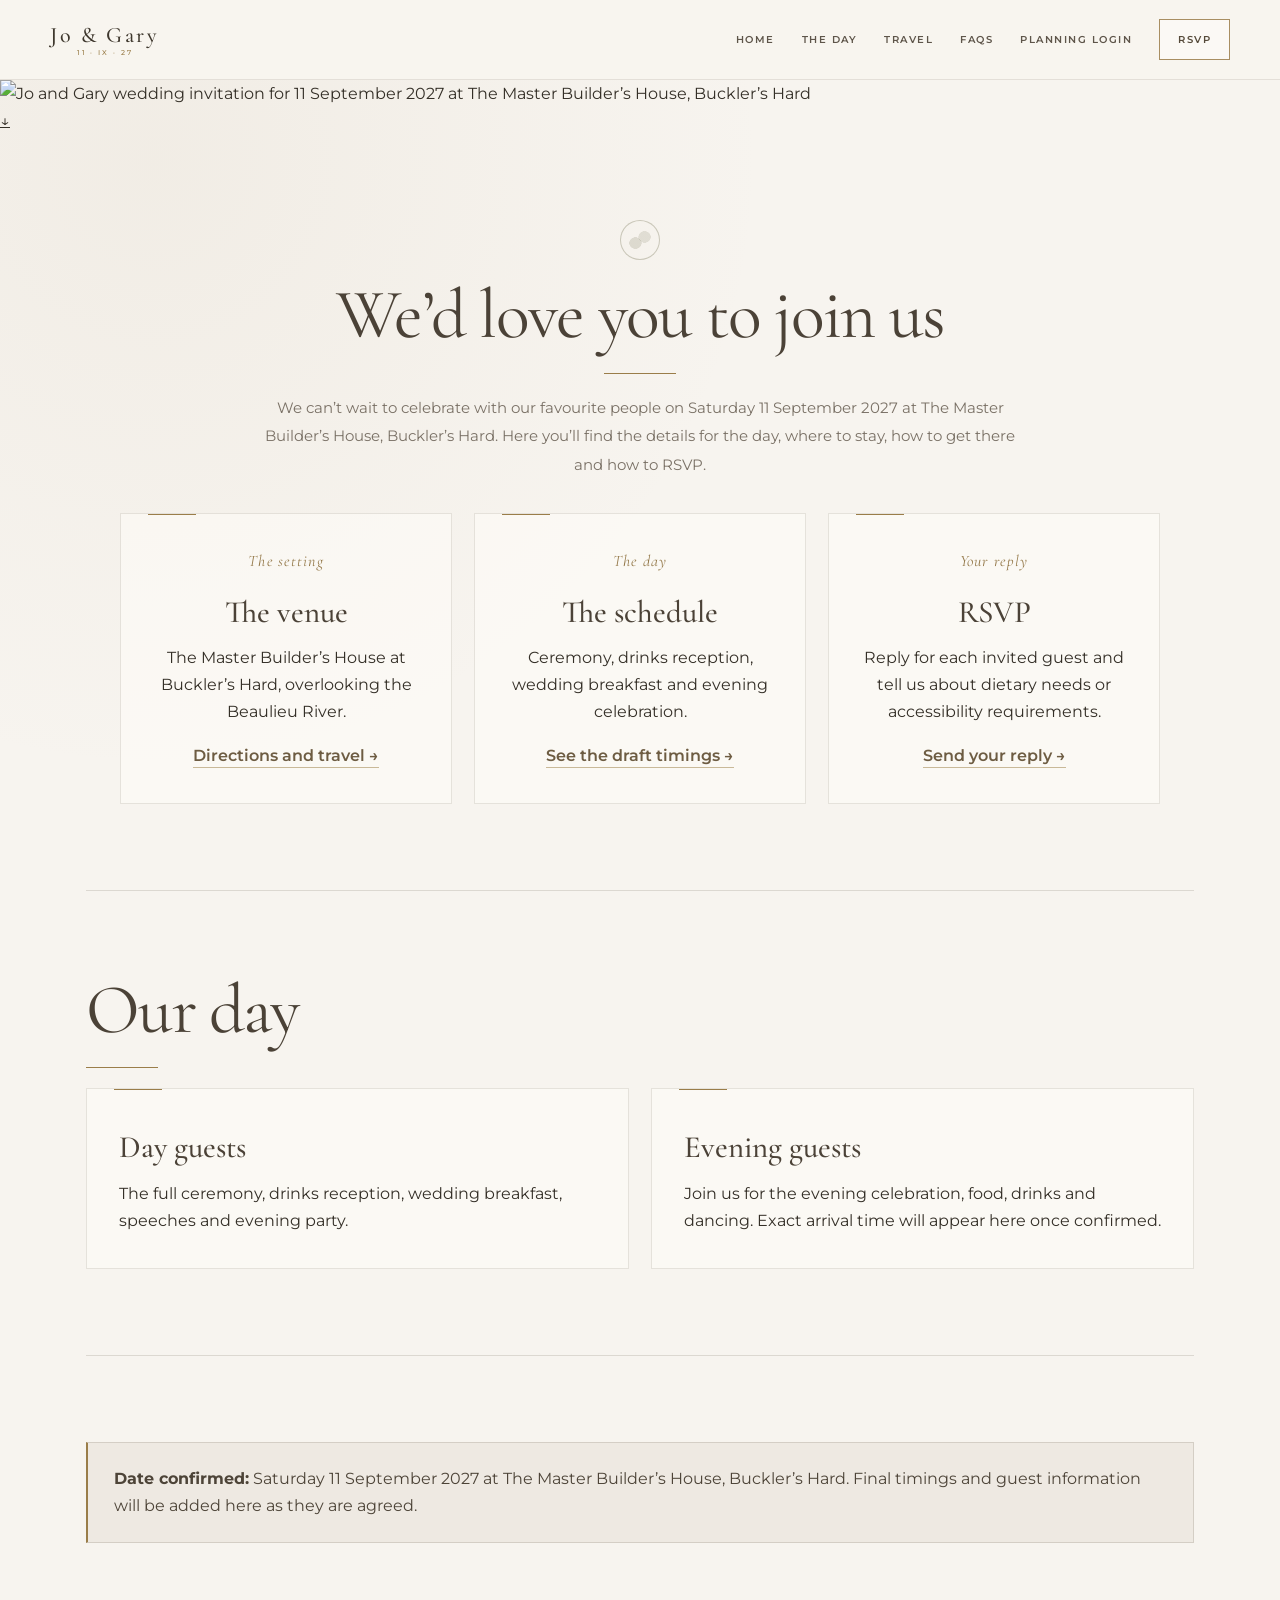
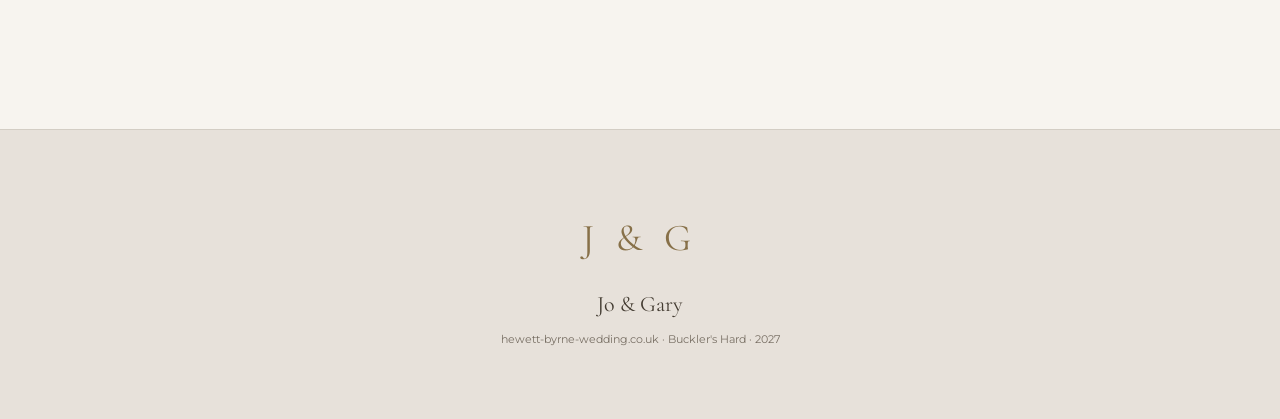
==== commit 4bdae796: "Add files via upload" ====
--- a/index.html
+++ b/index.html
@@ -12,44 +12,16 @@
 <a href="faq.html">FAQs</a><a href="login.html">Planning Login</a><a href="rsvp.html" class="nav-cta">RSVP</a>
 </div></div></nav>
 
-<header class="real-stationery-hero">
-  <div class="real-stationery-scene">
-    <article class="real-invitation" aria-label="Jo and Gary wedding invitation">
-      <div class="real-monogram">J <span>&</span> G</div>
-      <div class="real-kicker">Together with their families</div>
-
-      <h1>
-        <span>Jo</span>
-        <span class="real-amp">&</span>
-        <span>Gary</span>
-      </h1>
-
-      <div class="real-invite-rule"></div>
-      <p class="real-copy">Invite you to celebrate their wedding</p>
-
-      <div class="real-venue-mark" aria-hidden="true">
-        <span class="real-house-main"></span>
-        <span class="real-house-roof"></span>
-        <span class="real-house-wing left"></span>
-        <span class="real-house-wing right"></span>
-      </div>
-
-      <div class="real-place">The Master Builder’s House · Buckler’s Hard</div>
-      <div class="real-date">11 · 09 · 2027</div>
-      <div class="real-small-rule"></div>
-    </article>
-
-    <div class="real-envelope-pocket" aria-hidden="true">
-      <div class="real-pocket-left"></div>
-      <div class="real-pocket-right"></div>
-      <div class="real-pocket-centre"></div>
-      <div class="real-pocket-sprig">
-        <i></i><i></i><i></i><i></i>
-      </div>
-    </div>
-
-    <a class="real-hero-scroll" href="#welcome" aria-label="Continue to wedding details">↓</a>
-  </div>
+<header class="final-invitation-hero">
+  <picture>
+    <img
+      src="assets/wedding-invitation-hero.webp"
+      alt="Jo and Gary wedding invitation for 11 September 2027 at The Master Builder’s House, Buckler’s Hard"
+      class="final-invitation-hero-image"
+      fetchpriority="high"
+    >
+  </picture>
+  <a class="final-hero-scroll" href="#welcome" aria-label="Continue to wedding details">↓</a>
 </header>
 <main>
 <section class="section home-intro" id="welcome"><h2>We’d love you to join us</h2><p class="lede">We can’t wait to celebrate with our favourite people on Saturday 11 September 2027 at The Master Builder’s House, Buckler’s Hard. Here you’ll find the details for the day, where to stay, how to get there and how to RSVP.</p>
--- a/assets/style.css
+++ b/assets/style.css
@@ -1956,3 +1956,176 @@
     height:34px;
   }
 }
+
+
+/* =========================================================
+   REAL HERO FINAL ALIGNMENT
+   Use the artwork's envelope/front pocket, not duplicate CSS.
+   ========================================================= */
+
+.real-stationery-hero{
+  width:100%;
+  background:#f4efe7 !important;
+}
+
+.real-stationery-scene{
+  width:100% !important;
+  max-width:none !important;
+  height:520px !important;
+  background-size:cover !important;
+  background-position:center 47% !important;
+  background-color:#f4efe7 !important;
+}
+
+/* The artwork already has the envelope pocket.
+   Remove the duplicate CSS pocket entirely. */
+.real-envelope-pocket{
+  display:none !important;
+}
+
+/* Cover the printed invitation area cleanly, without looking like
+   a second card placed on top of it. */
+.real-invitation{
+  top:17px !important;
+  width:452px !important;
+  height:397px !important;
+  padding:27px 38px 38px !important;
+
+  background:#f6f1e9 !important;
+  border:1px solid rgba(155,132,91,.25) !important;
+  outline:none !important;
+  box-shadow:none !important;
+}
+
+/* Keep botanical corners subtle so they blend with the artwork. */
+.real-invitation::before,
+.real-invitation::after{
+  opacity:.18 !important;
+}
+
+/* Finer, more reference-like type proportions */
+.real-monogram{
+  margin-top:1px !important;
+  margin-bottom:10px !important;
+  font-size:11px !important;
+}
+
+.real-kicker{
+  margin-bottom:13px !important;
+  font-size:5.5px !important;
+  letter-spacing:.25em !important;
+}
+
+.real-invitation h1{
+  font-size:43px !important;
+  line-height:.76 !important;
+  letter-spacing:.10em !important;
+}
+
+.real-invitation .real-amp{
+  font-size:19px !important;
+  margin:4px 0 3px !important;
+}
+
+.real-invite-rule{
+  width:52px !important;
+  margin:13px auto 9px !important;
+}
+
+.real-copy{
+  font-size:7px !important;
+  margin-bottom:4px !important;
+}
+
+.real-venue-mark{
+  transform:scale(.62) !important;
+  transform-origin:center top !important;
+  margin-top:-1px !important;
+  margin-bottom:-8px !important;
+}
+
+.real-place{
+  margin-top:2px !important;
+  font-size:5px !important;
+  letter-spacing:.15em !important;
+}
+
+.real-date{
+  margin-top:6px !important;
+  font-size:13px !important;
+}
+
+.real-small-rule{
+  width:30px !important;
+  margin-top:7px !important;
+}
+
+.real-hero-scroll{
+  bottom:9px !important;
+}
+
+/* Keep the scene wide and clean on large screens */
+@media(min-width:1400px){
+  .real-stationery-scene{
+    height:535px !important;
+    background-position:center 46% !important;
+  }
+
+  .real-invitation{
+    top:20px !important;
+    width:462px !important;
+    height:402px !important;
+  }
+}
+
+/* Tablet */
+@media(max-width:1000px){
+  .real-stationery-scene{
+    height:485px !important;
+    background-size:cover !important;
+    background-position:center 47% !important;
+  }
+
+  .real-invitation{
+    top:14px !important;
+    width:410px !important;
+    height:365px !important;
+    padding:24px 32px 34px !important;
+  }
+}
+
+/* Phone */
+@media(max-width:650px){
+  .real-stationery-scene{
+    height:405px !important;
+    background-size:auto 100% !important;
+    background-position:center center !important;
+  }
+
+  .real-invitation{
+    top:12px !important;
+    width:70vw !important;
+    height:305px !important;
+    padding:18px 16px 26px !important;
+  }
+
+  .real-invitation h1{
+    font-size:34px !important;
+  }
+
+  .real-invitation .real-amp{
+    font-size:16px !important;
+  }
+
+  .real-copy{
+    font-size:5.7px !important;
+  }
+
+  .real-place{
+    font-size:4.5px !important;
+  }
+
+  .real-date{
+    font-size:11px !important;
+  }
+}
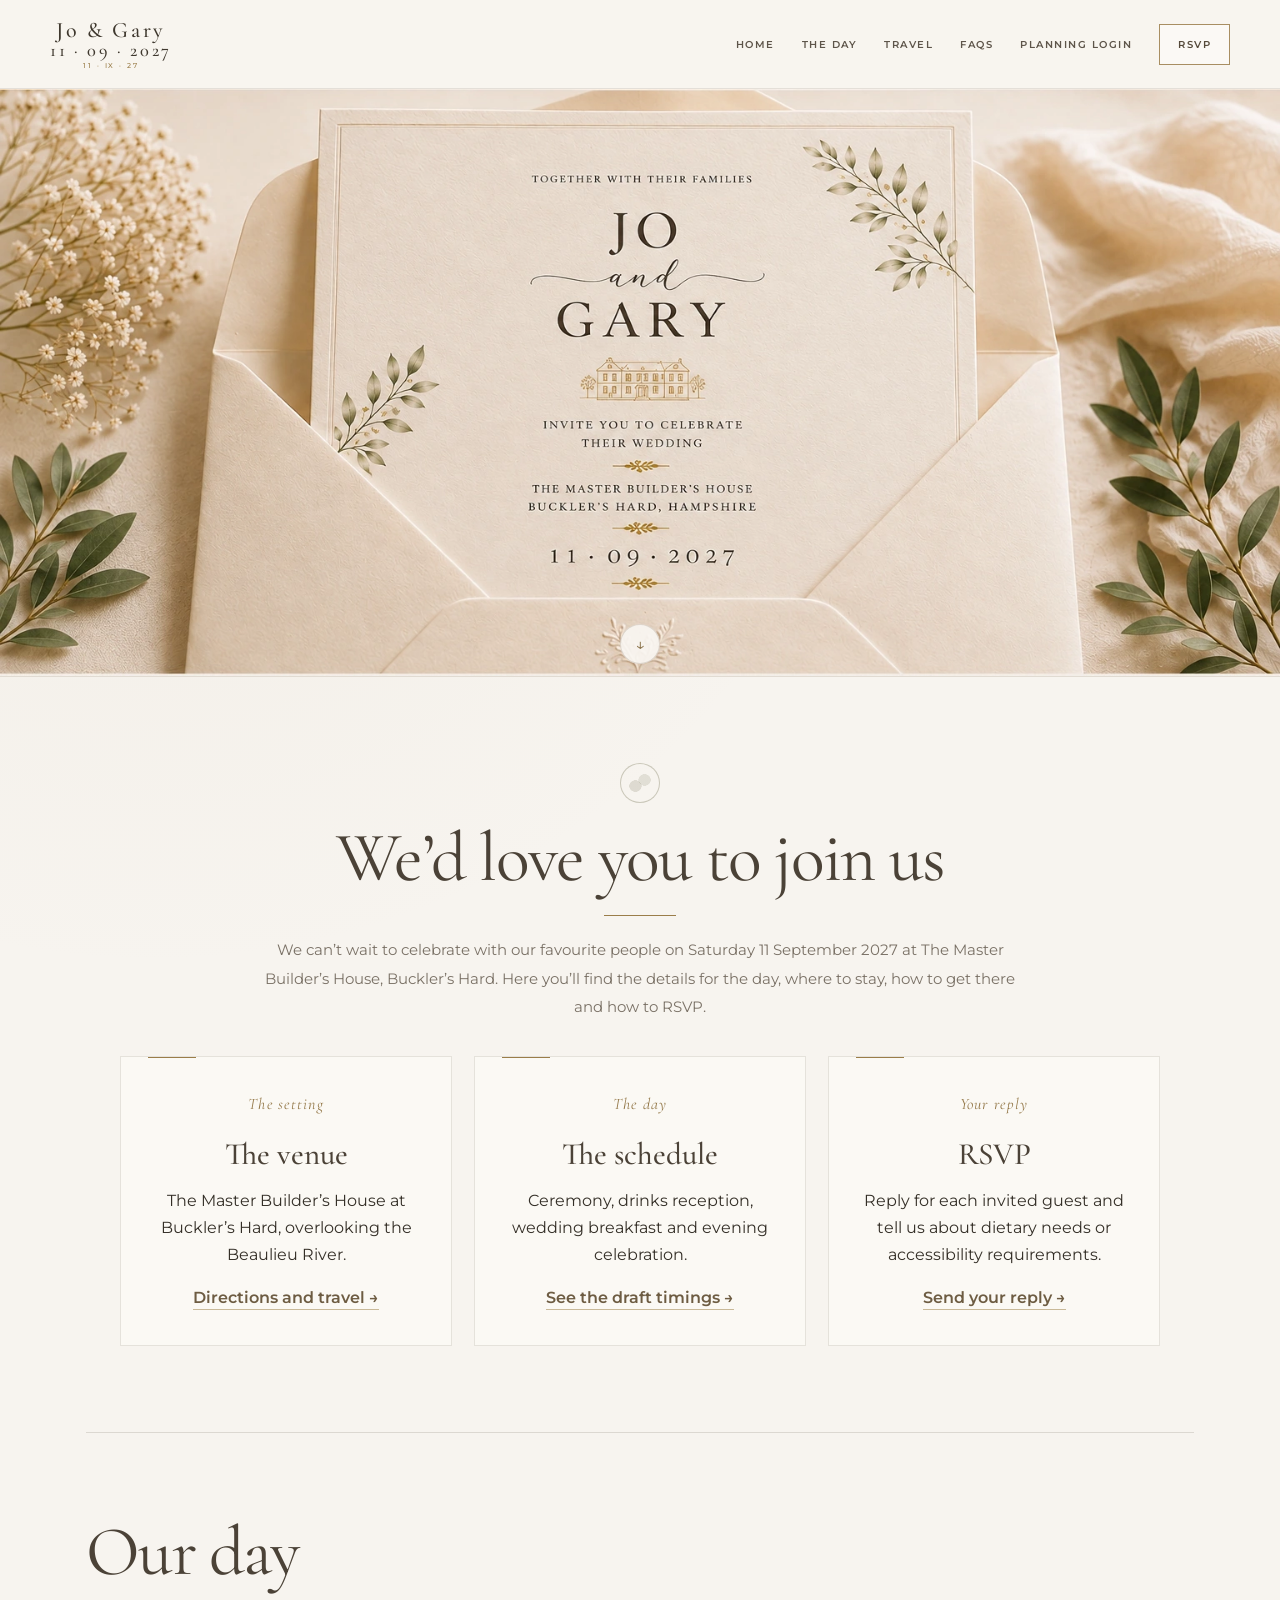
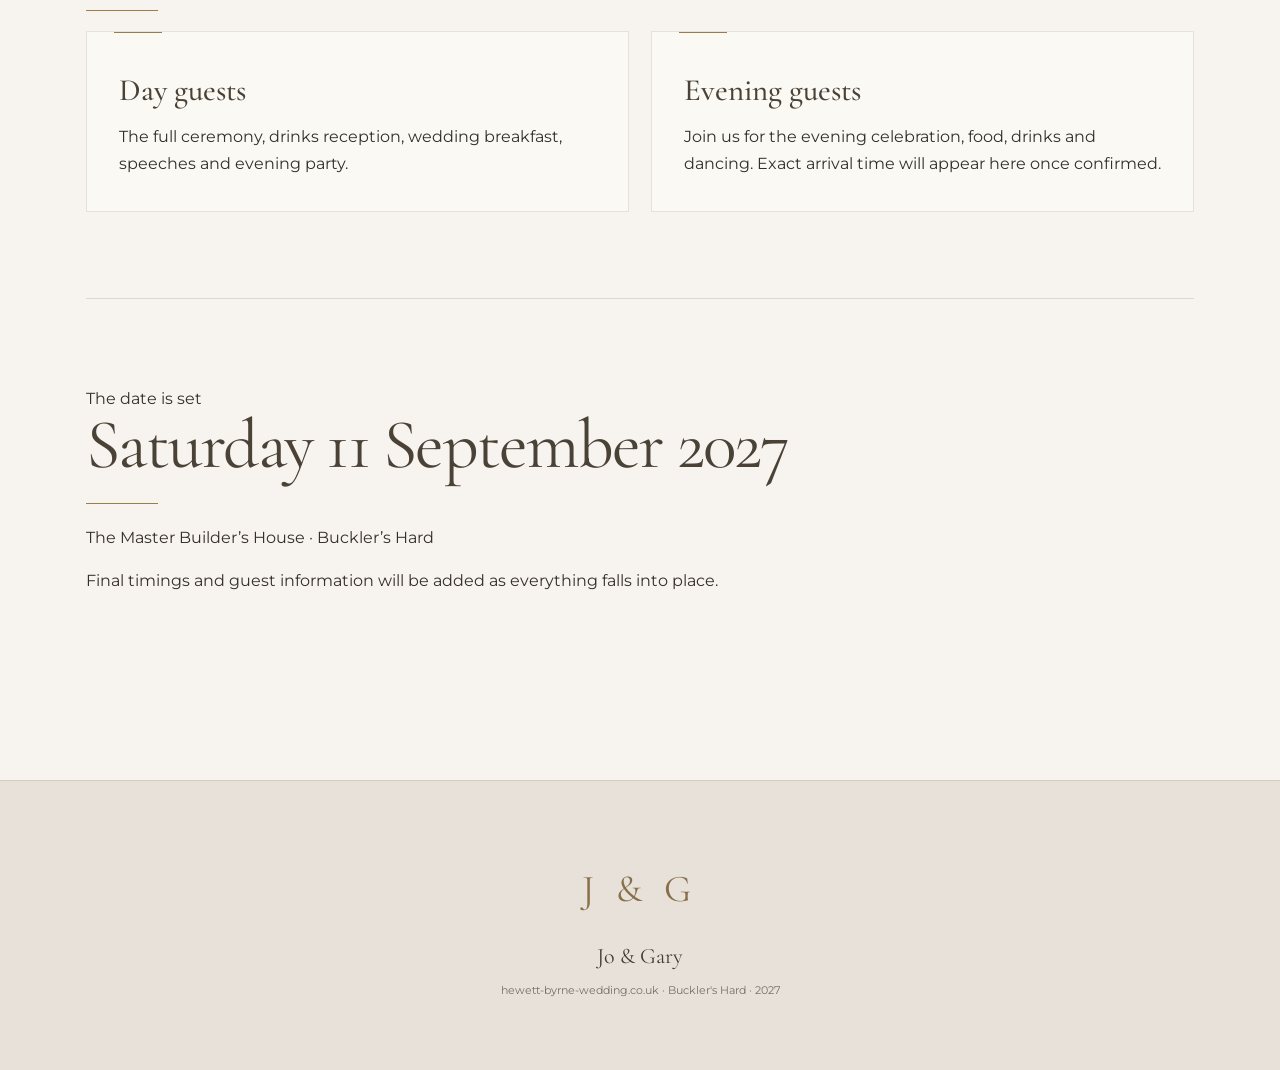
==== commit 6221667e: "Add files via upload" ====
--- a/index.html
+++ b/index.html
@@ -5,7 +5,7 @@
 <link rel="canonical" href="https://hewett-byrne-wedding.co.uk/"><link rel="stylesheet" href="assets/style.css">
 </head><body>
 <nav class="nav"><div class="nav-inner">
-<a class="brand" href="index.html">Jo & Gary</a>
+<a class="brand" href="index.html"><span>Jo & Gary</span><small>11 · 09 · 2027</small></a>
 <button class="menu" aria-label="Open navigation">☰</button>
 <div class="links">
 <a href="index.html">Home</a><a href="details.html">The Day</a><a href="travel.html">Travel</a>
@@ -30,11 +30,19 @@
 <div class="card"><div class="icon">The day</div><h3>The schedule</h3><p>Ceremony, drinks reception, wedding breakfast and evening celebration.</p><a href="details.html">See the draft timings →</a></div>
 <div class="card"><div class="icon">Your reply</div><h3>RSVP</h3><p>Reply for each invited guest and tell us about dietary needs or accessibility requirements.</p><a href="rsvp.html">Send your reply →</a></div>
 </div></section>
-<section class="section"><h2>Our day</h2><div class="grid cols-2">
+<section class="section our-day-section"><h2>Our day</h2><div class="grid cols-2">
 <div class="card"><h3>Day guests</h3><p>The full ceremony, drinks reception, wedding breakfast, speeches and evening party.</p></div>
 <div class="card"><h3>Evening guests</h3><p>Join us for the evening celebration, food, drinks and dancing. Exact arrival time will appear here once confirmed.</p></div>
 </div></section>
-<section class="section"><div class="notice ok"><b>Date confirmed:</b> Saturday 11 September 2027 at The Master Builder’s House, Buckler’s Hard. Final timings and guest information will be added here as they are agreed.</div></section>
+<section class="section date-confirmed-section">
+      <div class="date-confirmed-card">
+        <span class="date-confirmed-eyebrow">The date is set</span>
+        <h2>Saturday 11 September 2027</h2>
+        <div class="date-confirmed-rule"></div>
+        <p>The Master Builder’s House · Buckler’s Hard</p>
+        <span class="date-confirmed-small">Final timings and guest information will be added as everything falls into place.</span>
+      </div>
+    </section>
 </main>
 <footer class="footer"><b>Jo & Gary</b><br>
 <span class="small">hewett-byrne-wedding.co.uk · Buckler's Hard · 2027</span></footer>
--- a/assets/style.css
+++ b/assets/style.css
@@ -2129,3 +2129,91 @@
     font-size:11px !important;
   }
 }
+
+
+/* =========================================================
+   FINAL APPROVED INVITATION HERO
+   Single finished artwork. No duplicate invitation overlay.
+   ========================================================= */
+
+.real-stationery-hero,
+.real-stationery-scene,
+.real-invitation,
+.real-envelope-pocket{
+  display:none !important;
+}
+
+.final-invitation-hero{
+  position:relative;
+  width:100%;
+  overflow:hidden;
+  background:#f5f0e8;
+  border-bottom:1px solid rgba(82,70,50,.12);
+}
+
+.final-invitation-hero picture{
+  display:block;
+  width:100%;
+}
+
+.final-invitation-hero-image{
+  display:block;
+  width:100%;
+  height:auto;
+  max-height:704px;
+  object-fit:cover;
+  object-position:center center;
+}
+
+.final-hero-scroll{
+  position:absolute;
+  left:50%;
+  bottom:12px;
+  transform:translateX(-50%);
+  width:40px;
+  height:40px;
+  display:grid;
+  place-items:center;
+  border-radius:50%;
+  border:1px solid rgba(104,85,56,.18);
+  background:rgba(249,246,241,.92);
+  color:#8b744c;
+  text-decoration:none;
+  font-size:17px;
+  box-shadow:0 7px 20px rgba(81,67,47,.06);
+}
+
+.final-hero-scroll:hover{
+  color:#6e5e43;
+  border-color:#9a7d49;
+}
+
+/* Keep header elegant and visually matched to the approved hero */
+.nav{
+  background:rgba(248,245,239,.98) !important;
+}
+
+@media(max-width:900px){
+  .final-invitation-hero-image{
+    height:520px;
+    max-height:none;
+    object-fit:cover;
+    object-position:center center;
+  }
+}
+
+@media(max-width:650px){
+  .final-invitation-hero-image{
+    height:430px;
+    max-height:none;
+    object-fit:cover;
+    object-position:center center;
+  }
+
+  .final-hero-scroll{
+    width:34px;
+    height:34px;
+    bottom:7px;
+    font-size:15px;
+  }
+}
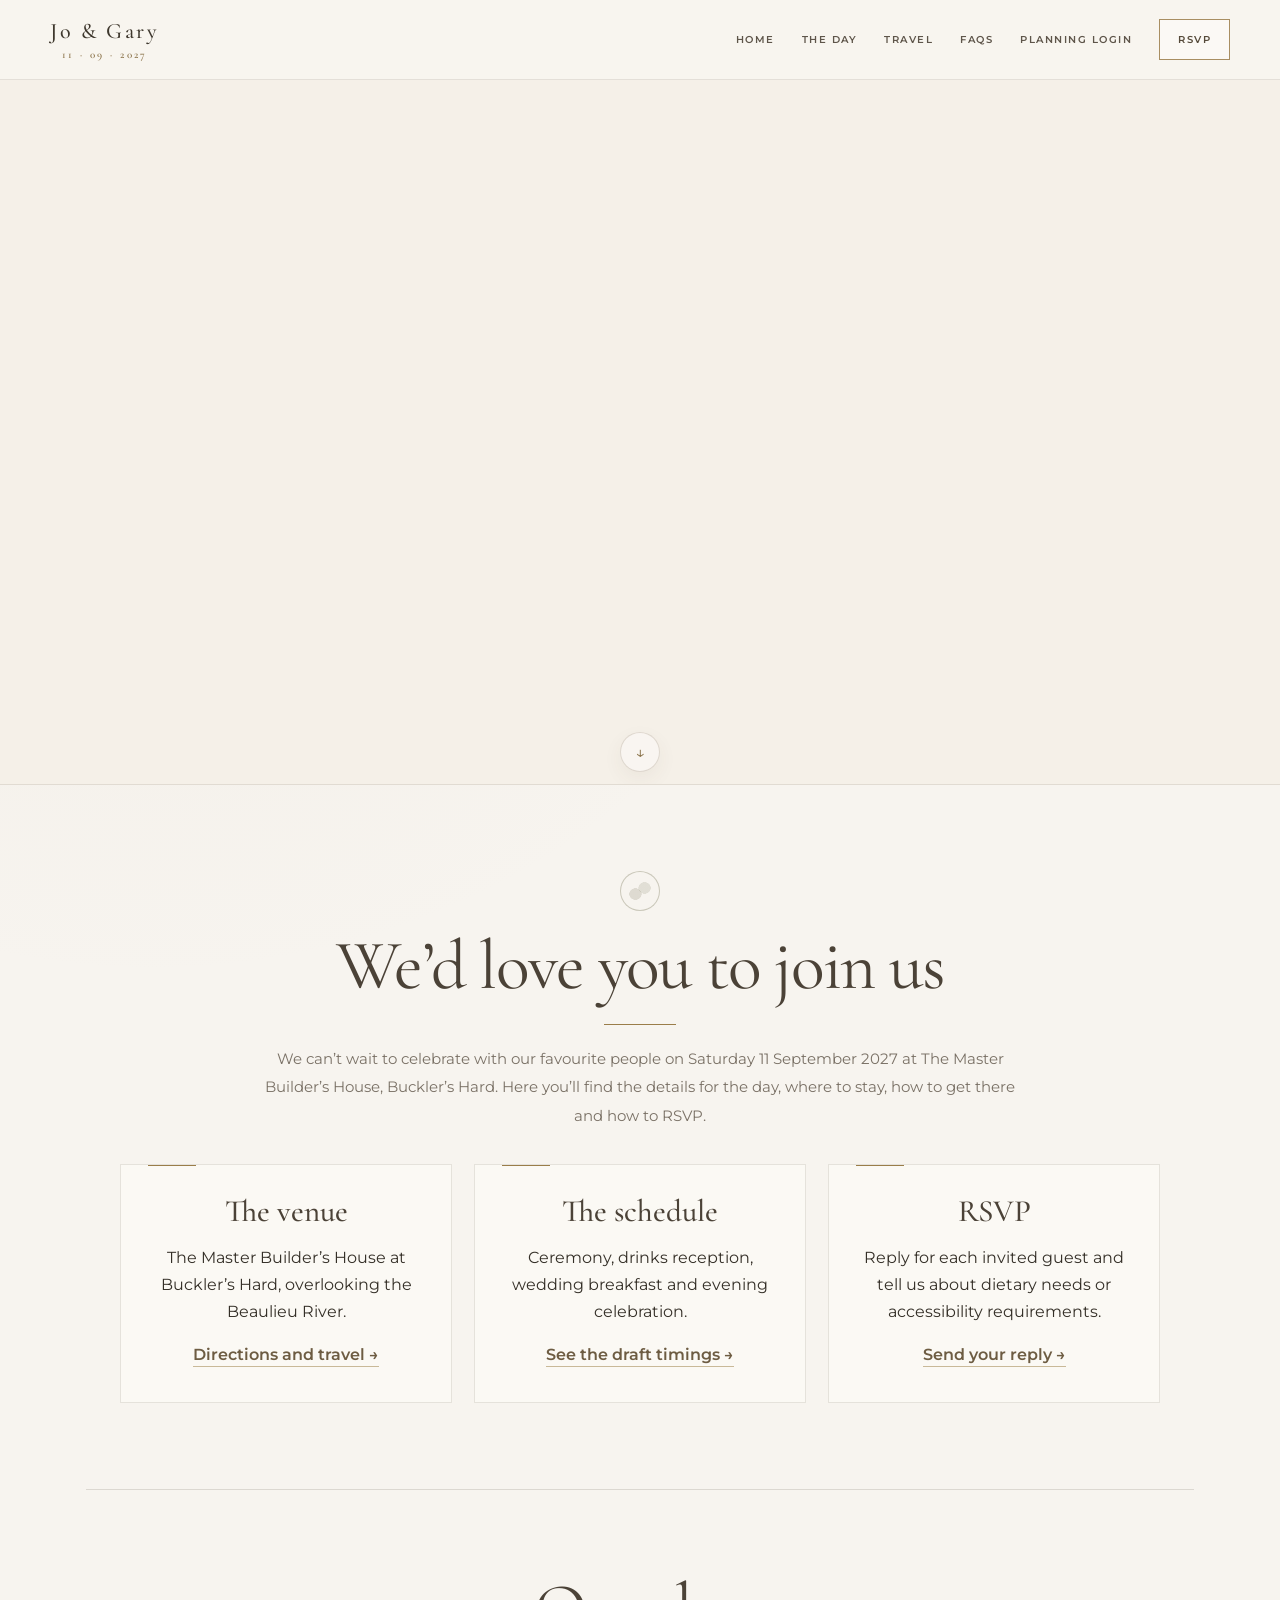
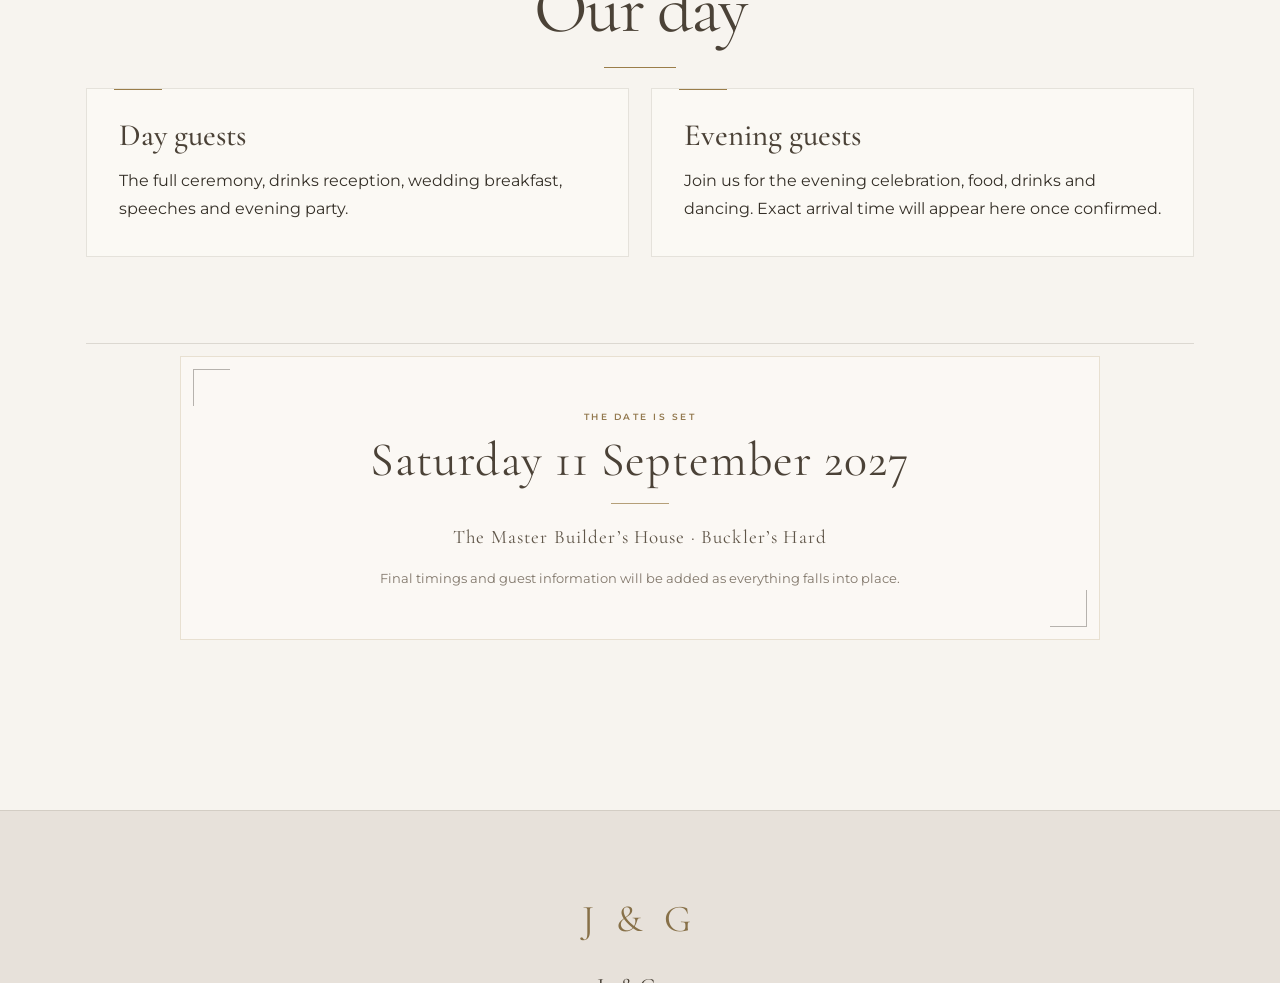
==== commit b580a6cd: "Add files via upload" ====
--- a/index.html
+++ b/index.html
@@ -2,7 +2,7 @@
 <meta charset="utf-8"><meta name="viewport" content="width=device-width,initial-scale=1">
 <meta name="theme-color" content="#e7e1da"><title>Jo & Gary | Hewett-Byrne Wedding</title>
 <meta name="description" content="Jo and Gary's wedding website: details, travel, RSVP and updates.">
-<link rel="canonical" href="https://hewett-byrne-wedding.co.uk/"><link rel="stylesheet" href="assets/style.css">
+<link rel="canonical" href="https://hewett-byrne-wedding.co.uk/"><link rel="preload" as="image" href="assets/wedding-invitation-hero-1280.webp" imagesrcset="assets/wedding-invitation-hero-768.webp 768w, assets/wedding-invitation-hero-1280.webp 1280w" imagesizes="100vw" fetchpriority="high"><link rel="stylesheet" href="assets/style.css">
 </head><body>
 <nav class="nav"><div class="nav-inner">
 <a class="brand" href="index.html"><span>Jo & Gary</span><small>11 · 09 · 2027</small></a>
@@ -15,10 +15,15 @@
 <header class="final-invitation-hero">
   <picture>
     <img
-      src="assets/wedding-invitation-hero.webp"
+      src="assets/wedding-invitation-hero-1280.webp"
+      srcset="assets/wedding-invitation-hero-768.webp 768w, assets/wedding-invitation-hero-1280.webp 1280w"
+      sizes="100vw"
+      width="1280"
+      height="587"
       alt="Jo and Gary wedding invitation for 11 September 2027 at The Master Builder’s House, Buckler’s Hard"
       class="final-invitation-hero-image"
       fetchpriority="high"
+      decoding="async"
     >
   </picture>
   <a class="final-hero-scroll" href="#welcome" aria-label="Continue to wedding details">↓</a>
--- a/assets/style.css
+++ b/assets/style.css
@@ -2217,3 +2217,418 @@
     font-size:15px;
   }
 }
+
+
+/* =========================================================
+   INDEX PAGE POLISH
+   ========================================================= */
+
+/* Readable date under Jo & Gary in the top-left brand */
+.brand{
+  display:flex !important;
+  flex-direction:column;
+  align-items:center;
+  justify-content:center;
+  line-height:1 !important;
+  text-decoration:none;
+}
+.brand span{
+  display:block;
+}
+.brand small{
+  display:block;
+  margin-top:7px;
+  color:#8d754d;
+  font-family:'Cormorant Garamond',Georgia,serif;
+  font-size:11px;
+  font-weight:600;
+  line-height:1;
+  letter-spacing:.22em;
+}
+.brand::after{
+  display:none !important;
+}
+
+/* Centre only the Our Day heading while leaving the two cards readable */
+.our-day-section > h2{
+  text-align:center;
+}
+.our-day-section > h2::after{
+  margin-left:auto;
+  margin-right:auto;
+}
+
+/* Replace the old status-notice look with a proper stationery-style closing panel */
+.date-confirmed-section{
+  padding-top:12px;
+  padding-bottom:70px;
+}
+
+.date-confirmed-card{
+  position:relative;
+  max-width:920px;
+  margin:0 auto;
+  padding:52px 34px 48px;
+  text-align:center;
+  background:rgba(255,253,249,.46);
+  border:1px solid rgba(154,125,73,.20);
+}
+
+.date-confirmed-card::before,
+.date-confirmed-card::after{
+  content:'';
+  position:absolute;
+  width:36px;
+  height:36px;
+  opacity:.34;
+  border-color:#9a7d49;
+}
+
+.date-confirmed-card::before{
+  top:12px;
+  left:12px;
+  border-top:1px solid;
+  border-left:1px solid;
+}
+
+.date-confirmed-card::after{
+  right:12px;
+  bottom:12px;
+  border-right:1px solid;
+  border-bottom:1px solid;
+}
+
+.date-confirmed-eyebrow{
+  display:block;
+  margin-bottom:14px;
+  color:#93794f;
+  text-transform:uppercase;
+  font-size:9px;
+  font-weight:600;
+  letter-spacing:.28em;
+}
+
+.date-confirmed-card h2{
+  margin:0;
+  color:#4b4237;
+  font-family:'Cormorant Garamond',Georgia,serif;
+  font-size:clamp(32px,4vw,48px);
+  font-weight:400;
+  letter-spacing:.02em;
+}
+
+.date-confirmed-card h2::after{
+  display:none !important;
+}
+
+.date-confirmed-rule{
+  width:58px;
+  height:1px;
+  margin:19px auto 17px;
+  background:#9a7d49;
+  opacity:.72;
+}
+
+.date-confirmed-card p{
+  margin:0 0 11px;
+  color:#5f5548;
+  font-family:'Cormorant Garamond',Georgia,serif;
+  font-size:19px;
+  letter-spacing:.06em;
+}
+
+.date-confirmed-small{
+  color:#81776b;
+  font-size:13px;
+  line-height:1.7;
+}
+
+@media(max-width:650px){
+  .brand small{
+    margin-top:5px;
+    font-size:9px;
+    letter-spacing:.17em;
+  }
+
+  .date-confirmed-section{
+    padding-bottom:48px;
+  }
+
+  .date-confirmed-card{
+    padding:40px 22px 37px;
+  }
+
+  .date-confirmed-card p{
+    font-size:17px;
+  }
+}
+
+
+/* =========================================================
+   PUBLIC PAGE POLISH
+   Carries the finished index treatment across all public pages.
+   ========================================================= */
+
+.public-page .section > h2{
+  text-align:center;
+}
+
+.public-page .section > h2::after{
+  margin-left:auto;
+  margin-right:auto;
+}
+
+/* Keep explanatory text centred when it immediately follows a section heading */
+.public-page .section > h2 + .lede{
+  max-width:760px;
+  margin-left:auto;
+  margin-right:auto;
+  text-align:center;
+}
+
+/* The smaller page heroes already centre internally; soften them to match the new index */
+.public-page .hero.small{
+  padding-top:62px;
+  padding-bottom:58px;
+}
+
+.public-page .hero.small > div{
+  max-width:900px;
+  margin:0 auto;
+  text-align:center;
+}
+
+.public-page .hero.small p{
+  max-width:700px;
+  margin-left:auto;
+  margin-right:auto;
+}
+
+/* RSVP lookup should feel intentional, not like a database form dropped onto the page */
+.public-page #rsvpLookupForm{
+  max-width:720px;
+  margin:0 auto;
+}
+
+.public-page #rsvpLookupMessage{
+  text-align:center;
+}
+
+.public-page #rsvpHousehold > h2,
+.public-page #rsvpHousehold > .lede{
+  text-align:center;
+}
+
+.public-page #rsvpHousehold > h2::after{
+  margin-left:auto;
+  margin-right:auto;
+}
+
+/* Travel note styled like stationery rather than an alert box */
+.travel-note-card{
+  position:relative;
+  max-width:820px;
+  margin:0 auto;
+  padding:44px 36px 40px;
+  text-align:center;
+  background:rgba(255,253,249,.46);
+  border:1px solid rgba(154,125,73,.20);
+}
+
+.travel-note-card::before,
+.travel-note-card::after{
+  content:'';
+  position:absolute;
+  width:30px;
+  height:30px;
+  opacity:.34;
+}
+
+.travel-note-card::before{
+  top:11px;
+  left:11px;
+  border-top:1px solid #9a7d49;
+  border-left:1px solid #9a7d49;
+}
+
+.travel-note-card::after{
+  right:11px;
+  bottom:11px;
+  border-right:1px solid #9a7d49;
+  border-bottom:1px solid #9a7d49;
+}
+
+.travel-note-eyebrow{
+  display:block;
+  margin-bottom:12px;
+  color:#93794f;
+  text-transform:uppercase;
+  font-size:9px;
+  font-weight:600;
+  letter-spacing:.28em;
+}
+
+.travel-note-card h3{
+  margin:0;
+  color:#4b4237;
+  font-family:'Cormorant Garamond',Georgia,serif;
+  font-size:34px;
+  font-weight:400;
+}
+
+.travel-note-rule{
+  width:52px;
+  height:1px;
+  margin:17px auto 15px;
+  background:#9a7d49;
+  opacity:.72;
+}
+
+.travel-note-card p{
+  max-width:620px;
+  margin:0 auto;
+  color:#756b60;
+  line-height:1.75;
+}
+
+/* FAQ title and accordion spacing */
+.public-page .accordion{
+  max-width:940px;
+  margin-left:auto;
+  margin-right:auto;
+}
+
+/* Login page gets the same readable date without upsetting its compact nav */
+.public-page .planning-login-hero{
+  min-height:calc(100vh - 140px);
+}
+
+/* Thank-you page matches the rest of the calmer stationery aesthetic */
+.public-page .hero:not(.small){
+  text-align:center;
+}
+
+@media(max-width:650px){
+  .public-page .hero.small{
+    padding-top:44px;
+    padding-bottom:42px;
+  }
+
+  .travel-note-card{
+    padding:36px 22px 33px;
+  }
+
+  .travel-note-card h3{
+    font-size:29px;
+  }
+}
+
+
+/* Travel guest information */
+.guest-info-section{
+  padding-top:26px;
+}
+
+.guest-info-section > .lede{
+  max-width:700px;
+  margin:0 auto 34px !important;
+  text-align:center;
+}
+
+.guest-info-grid{
+  display:grid;
+  grid-template-columns:repeat(2,minmax(0,1fr));
+  gap:18px;
+  max-width:980px;
+  margin:0 auto;
+}
+
+.guest-info-card{
+  position:relative;
+  min-height:190px;
+  padding:34px 34px 31px;
+  background:rgba(255,253,249,.46);
+  border:1px solid rgba(154,125,73,.18);
+}
+
+.guest-info-number{
+  display:block;
+  margin-bottom:17px;
+  color:#9a7d49;
+  font-family:'Cormorant Garamond',Georgia,serif;
+  font-size:13px;
+  letter-spacing:.20em;
+}
+
+.guest-info-card h3{
+  margin:0 0 11px;
+  color:#4b4237;
+  font-family:'Cormorant Garamond',Georgia,serif;
+  font-size:27px;
+  font-weight:400;
+}
+
+.guest-info-card p{
+  margin:0;
+  color:#756c61;
+  line-height:1.7;
+}
+
+@media(max-width:700px){
+  .guest-info-grid{
+    grid-template-columns:1fr;
+  }
+
+  .guest-info-card{
+    min-height:0;
+    padding:29px 26px 27px;
+  }
+}
+
+
+/* Completed travel information */
+.guest-info-card{
+  display:flex;
+  flex-direction:column;
+}
+
+.guest-info-card a{
+  align-self:flex-start;
+  margin-top:auto;
+  padding-top:17px;
+  color:#806943;
+  text-decoration:none;
+  border-bottom:1px solid rgba(154,125,73,.35);
+}
+
+.guest-info-card a:hover{
+  color:#5e4e36;
+  border-bottom-color:#9a7d49;
+}
+
+.guest-info-small{
+  margin-top:10px !important;
+  color:#8a8176 !important;
+  font-size:12px;
+  line-height:1.65 !important;
+}
+
+
+/* =========================================================
+   REMOVE TILE PICTURES / EMOJI ICONS SITE-WIDE
+   Keep the design clean and stationery-led.
+   ========================================================= */
+
+.icon{
+  display:none !important;
+}
+
+/* Tighten tile spacing now the icons are gone */
+.card > .icon + h3,
+.card h3:first-child{
+  margin-top:0;
+}
+
+.card{
+  padding-top:30px;
+}
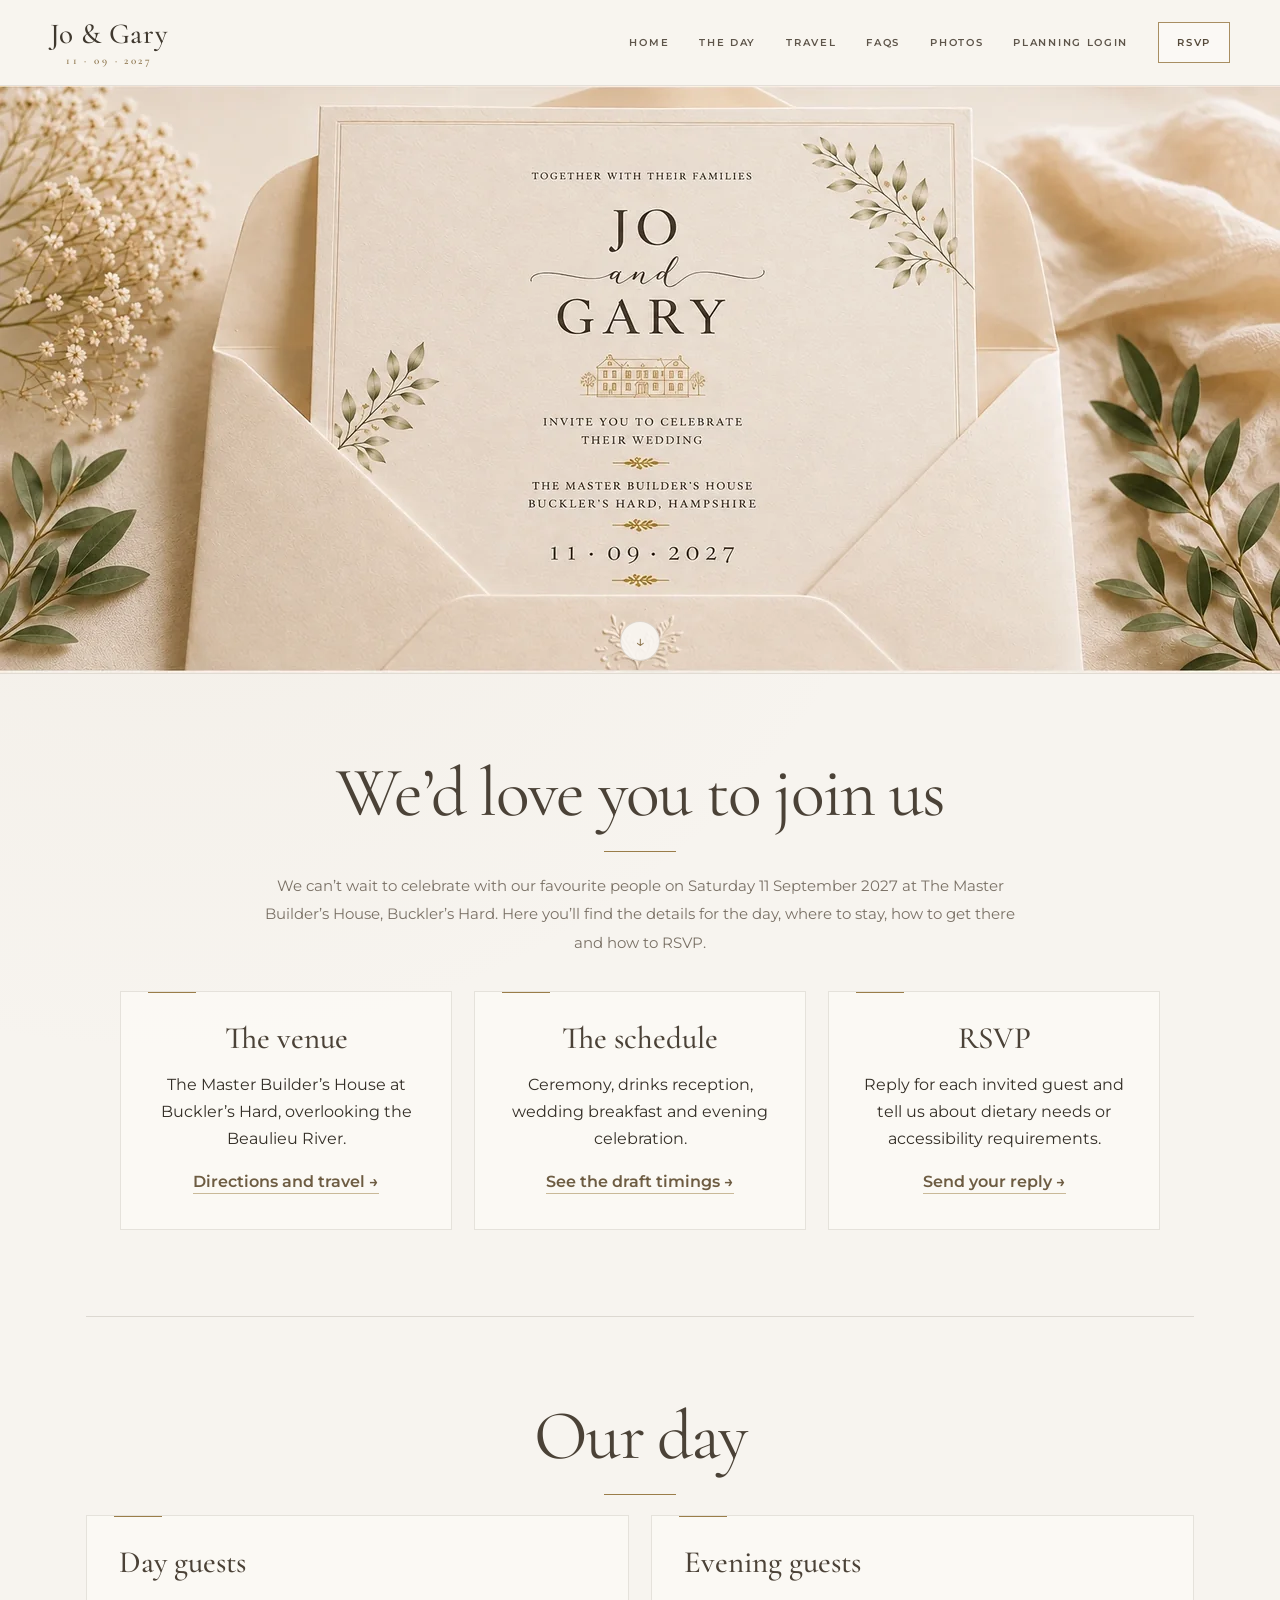
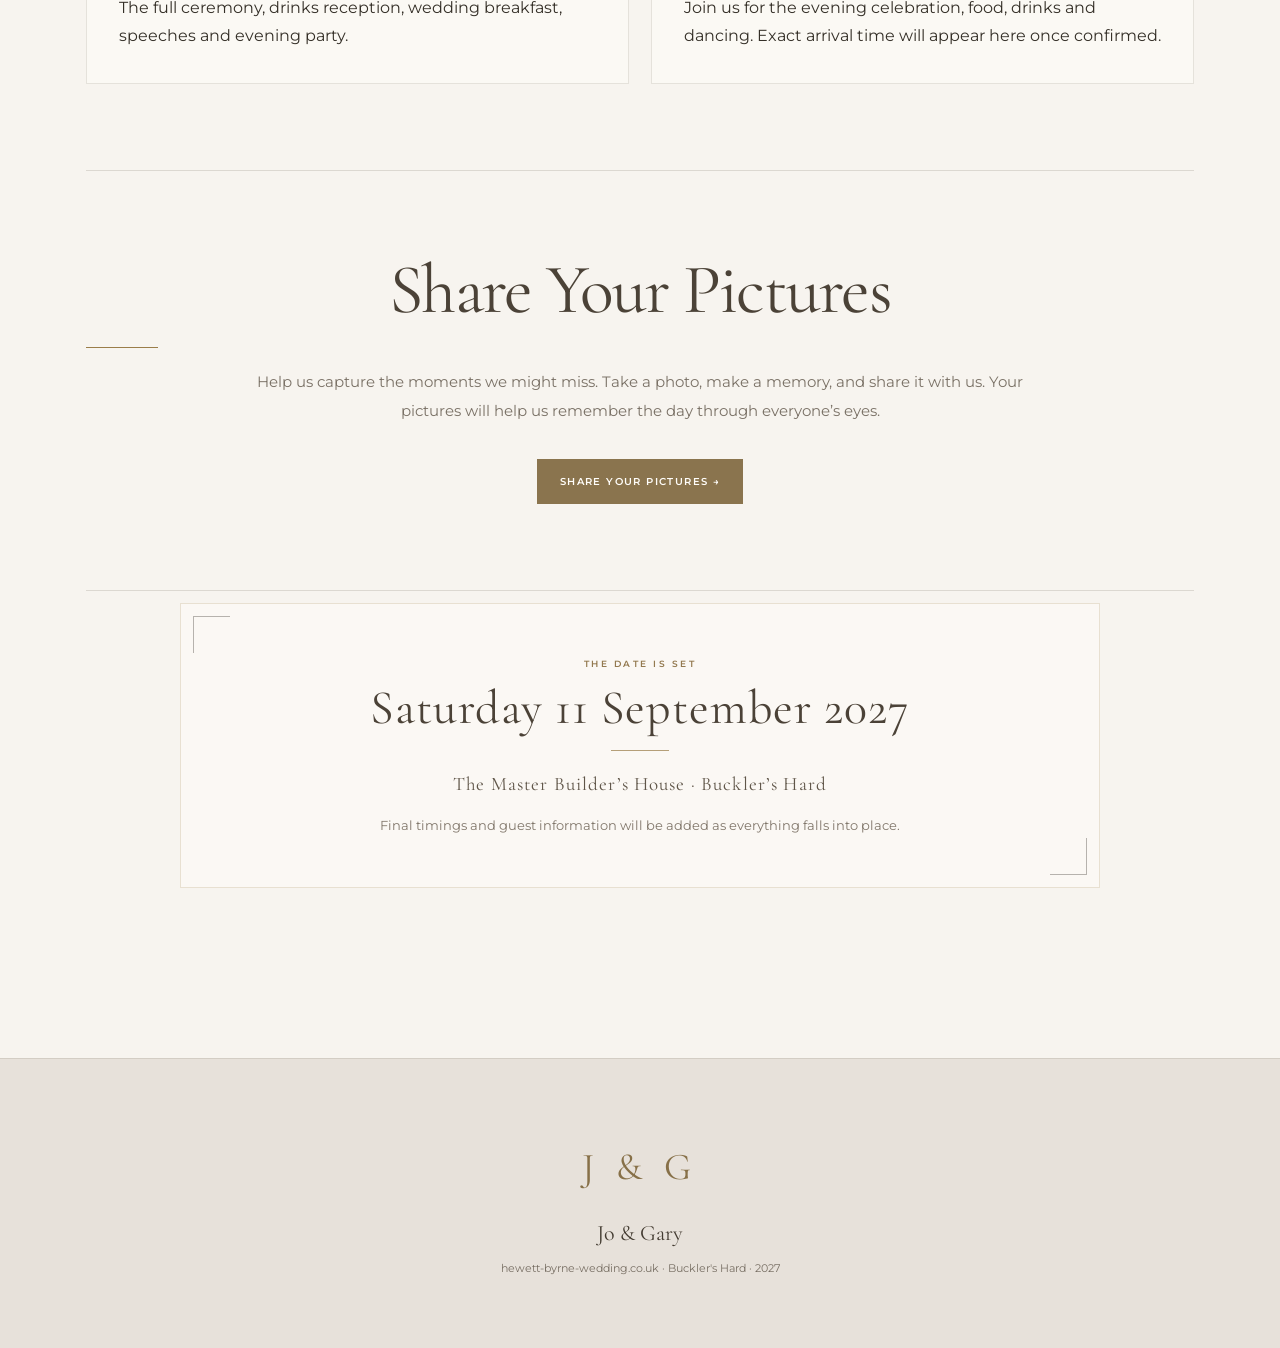
==== commit 1aa01d1d: "Add wedding photo sharing section" ====
--- a/index.html
+++ b/index.html
@@ -9,47 +9,13 @@
 <button class="menu" aria-label="Open navigation">☰</button>
 <div class="links">
 <a href="index.html">Home</a><a href="details.html">The Day</a><a href="travel.html">Travel</a>
-<a href="faq.html">FAQs</a><a href="login.html">Planning Login</a><a href="rsvp.html" class="nav-cta">RSVP</a>
+<a href="faq.html">FAQs</a><a href="photos.html">Photos</a><a href="login.html">Planning Login</a><a href="rsvp.html" class="nav-cta">RSVP</a>
 </div></div></nav>
-
-<header class="final-invitation-hero">
-  <picture>
-    <img
-      src="assets/wedding-invitation-hero-1280.webp"
-      srcset="assets/wedding-invitation-hero-768.webp 768w, assets/wedding-invitation-hero-1280.webp 1280w"
-      sizes="100vw"
-      width="1280"
-      height="587"
-      alt="Jo and Gary wedding invitation for 11 September 2027 at The Master Builder’s House, Buckler’s Hard"
-      class="final-invitation-hero-image"
-      fetchpriority="high"
-      decoding="async"
-    >
-  </picture>
-  <a class="final-hero-scroll" href="#welcome" aria-label="Continue to wedding details">↓</a>
-</header>
+<header class="final-invitation-hero"><picture><img src="assets/wedding-invitation-hero-1280.webp" srcset="assets/wedding-invitation-hero-768.webp 768w, assets/wedding-invitation-hero-1280.webp 1280w" sizes="100vw" width="1280" height="587" alt="Jo and Gary wedding invitation for 11 September 2027 at The Master Builder’s House, Buckler’s Hard" class="final-invitation-hero-image" fetchpriority="high" decoding="async"></picture><a class="final-hero-scroll" href="#welcome" aria-label="Continue to wedding details">↓</a></header>
 <main>
 <section class="section home-intro" id="welcome"><h2>We’d love you to join us</h2><p class="lede">We can’t wait to celebrate with our favourite people on Saturday 11 September 2027 at The Master Builder’s House, Buckler’s Hard. Here you’ll find the details for the day, where to stay, how to get there and how to RSVP.</p>
-<div class="grid cols-3">
-<div class="card"><div class="icon">The setting</div><h3>The venue</h3><p>The Master Builder’s House at Buckler’s Hard, overlooking the Beaulieu River.</p><a href="travel.html">Directions and travel →</a></div>
-<div class="card"><div class="icon">The day</div><h3>The schedule</h3><p>Ceremony, drinks reception, wedding breakfast and evening celebration.</p><a href="details.html">See the draft timings →</a></div>
-<div class="card"><div class="icon">Your reply</div><h3>RSVP</h3><p>Reply for each invited guest and tell us about dietary needs or accessibility requirements.</p><a href="rsvp.html">Send your reply →</a></div>
-</div></section>
-<section class="section our-day-section"><h2>Our day</h2><div class="grid cols-2">
-<div class="card"><h3>Day guests</h3><p>The full ceremony, drinks reception, wedding breakfast, speeches and evening party.</p></div>
-<div class="card"><h3>Evening guests</h3><p>Join us for the evening celebration, food, drinks and dancing. Exact arrival time will appear here once confirmed.</p></div>
-</div></section>
-<section class="section date-confirmed-section">
-      <div class="date-confirmed-card">
-        <span class="date-confirmed-eyebrow">The date is set</span>
-        <h2>Saturday 11 September 2027</h2>
-        <div class="date-confirmed-rule"></div>
-        <p>The Master Builder’s House · Buckler’s Hard</p>
-        <span class="date-confirmed-small">Final timings and guest information will be added as everything falls into place.</span>
-      </div>
-    </section>
-</main>
-<footer class="footer"><b>Jo & Gary</b><br>
-<span class="small">hewett-byrne-wedding.co.uk · Buckler's Hard · 2027</span></footer>
-<script src="assets/script.js"></script>
-</body></html>+<div class="grid cols-3"><div class="card"><div class="icon">The setting</div><h3>The venue</h3><p>The Master Builder’s House at Buckler’s Hard, overlooking the Beaulieu River.</p><a href="travel.html">Directions and travel →</a></div><div class="card"><div class="icon">The day</div><h3>The schedule</h3><p>Ceremony, drinks reception, wedding breakfast and evening celebration.</p><a href="details.html">See the draft timings →</a></div><div class="card"><div class="icon">Your reply</div><h3>RSVP</h3><p>Reply for each invited guest and tell us about dietary needs or accessibility requirements.</p><a href="rsvp.html">Send your reply →</a></div></div></section>
+<section class="section our-day-section"><h2>Our day</h2><div class="grid cols-2"><div class="card"><h3>Day guests</h3><p>The full ceremony, drinks reception, wedding breakfast, speeches and evening party.</p></div><div class="card"><h3>Evening guests</h3><p>Join us for the evening celebration, food, drinks and dancing. Exact arrival time will appear here once confirmed.</p></div></div></section>
+<section class="section" style="text-align:center"><h2>Share Your Pictures</h2><p class="lede" style="margin-left:auto;margin-right:auto">Help us capture the moments we might miss. Take a photo, make a memory, and share it with us. Your pictures will help us remember the day through everyone’s eyes.</p><a class="btn" href="photos.html">Share your pictures →</a></section>
+<section class="section date-confirmed-section"><div class="date-confirmed-card"><span class="date-confirmed-eyebrow">The date is set</span><h2>Saturday 11 September 2027</h2><div class="date-confirmed-rule"></div><p>The Master Builder’s House · Buckler’s Hard</p><span class="date-confirmed-small">Final timings and guest information will be added as everything falls into place.</span></div></section>
+</main><footer class="footer"><b>Jo & Gary</b><br><span class="small">hewett-byrne-wedding.co.uk · Buckler's Hard · 2027</span></footer><script src="assets/script.js"></script></body></html>
--- a/assets/style.css
+++ b/assets/style.css
@@ -1,2634 +1,335 @@
-@import url('https://fonts.googleapis.com/css2?family=Cormorant+Garamond:ital,wght@0,400;0,500;0,600;1,400;1,500&family=Montserrat:wght@400;500;600&display=swap');
-
-:root{
-  --ink:#342f27;
-  --muted:#756c61;
-  --paper:#f7f4ef;
-  --ivory:#eee9e2;
-  --ivory-deep:#d0c5b8;
-  --green:#71614c;
-  --green-deep:#514632;
-  --gold:#9a7d49;
-  --gold-soft:#c7b79d;
-  --sage:#8d8a70;
-  --line:rgba(82,70,50,.16);
-  --shadow:0 28px 70px rgba(74,62,45,.09);
-}
-
-*{box-sizing:border-box}
-html{scroll-behavior:smooth}
-body{margin:0;font-family:'Montserrat',Arial,sans-serif;color:var(--ink);background:var(--paper);line-height:1.7;-webkit-font-smoothing:antialiased}
-a{color:inherit}img{display:block;max-width:100%}::selection{background:var(--gold-soft);color:var(--green-deep)}
-
-/* NAVIGATION */
-.nav{position:sticky;top:0;z-index:50;background:rgba(253,251,246,.96);backdrop-filter:blur(16px);border-bottom:1px solid var(--line)}
-.nav-inner{max-width:1240px;margin:auto;padding:19px 30px;display:flex;align-items:center;justify-content:space-between;gap:28px}
-.brand{display:inline-grid;place-items:center;min-width:104px;text-decoration:none;color:var(--green);font-family:'Cormorant Garamond',serif;font-size:29px;font-weight:500;letter-spacing:.02em;line-height:1}
-.brand::after{content:'11 · IX · 27';display:block;margin-top:8px;font:500 8px/1 'Montserrat',sans-serif;letter-spacing:.28em;color:var(--gold)}
-.links{display:flex;align-items:center;gap:30px}
-.links a{text-decoration:none;text-transform:uppercase;letter-spacing:.17em;font-size:10px;font-weight:600;color:#4f574f;transition:.2s}
-.links a:hover{color:var(--gold)}
-.links .nav-cta{padding:11px 18px;border:1px solid var(--green);color:var(--green)}
-.links .nav-cta:hover{background:var(--green);color:#fff}
-.menu{display:none;width:42px;height:42px;background:transparent;border:1px solid var(--line);font-size:17px;color:var(--green)}
-
-/* HERO */
-.hero{position:relative;overflow:hidden;isolation:isolate;min-height:84vh;display:grid;place-items:center;text-align:center;padding:120px 26px 100px;background:var(--green-deep);color:#fff}
-.hero::before{content:'';position:absolute;inset:22px;z-index:-1;border:1px solid rgba(216,196,155,.38);pointer-events:none}
-.hero::after{content:'J  &  G';position:absolute;left:50%;top:46px;transform:translateX(-50%);font-family:'Cormorant Garamond',serif;font-size:18px;letter-spacing:.34em;color:var(--gold-soft);white-space:nowrap}
-.hero>div{max-width:960px}
-.hero.small{min-height:52vh;padding:110px 26px 85px}
-.eyebrow{text-transform:uppercase;letter-spacing:.32em;font-size:9px;font-weight:600;color:var(--gold-soft)}
-.hero h1{font-family:'Cormorant Garamond',Georgia,serif;font-size:clamp(82px,12vw,150px);font-weight:400;line-height:.78;letter-spacing:-.035em;margin:30px 0 28px;color:#fff}
-.hero.small h1{font-size:clamp(62px,8vw,100px)}
-.amp{font-style:italic;color:var(--gold-soft);font-weight:400}
-.hero p{max-width:690px;margin:0 auto;color:rgba(255,255,255,.74);font-size:15px;line-height:1.9}
-.pill{display:inline-block;margin-top:28px;padding:0;border:0;background:none;color:var(--gold-soft);font-family:'Cormorant Garamond',serif;font-size:19px;letter-spacing:.04em}
-.countdown{display:grid;grid-template-columns:repeat(4,1fr);max-width:610px;margin:40px auto 0;border-top:1px solid rgba(216,196,155,.3);border-bottom:1px solid rgba(216,196,155,.3)}
-.count{padding:19px 18px;border-right:1px solid rgba(216,196,155,.22)}.count:last-child{border-right:0}
-.count strong{display:block;font-family:'Cormorant Garamond',serif;font-size:39px;font-weight:400;line-height:1;color:#fff}
-.count span{display:block;margin-top:7px;text-transform:uppercase;letter-spacing:.24em;font-size:8px;color:rgba(255,255,255,.5)}
-.actions{display:flex;justify-content:center;gap:14px;flex-wrap:wrap;margin-top:38px}
-
-/* BUTTONS */
-.btn{display:inline-flex;align-items:center;justify-content:center;min-height:45px;padding:12px 22px;border:1px solid var(--green);border-radius:0;background:var(--green);color:#fff;text-decoration:none;text-transform:uppercase;letter-spacing:.14em;font-size:10px;font-weight:600;cursor:pointer;transition:.22s}
-.btn:hover{background:var(--green-deep);border-color:var(--green-deep)}
-.hero .btn{background:var(--gold-soft);border-color:var(--gold-soft);color:var(--green-deep)}
-.hero .btn:hover{background:#ead9b8;border-color:#ead9b8}
-.btn.alt{background:transparent;color:#fff;border-color:rgba(255,255,255,.42)}
-.btn.alt:hover{background:#fff;color:var(--green-deep)}
-.btn.light{background:transparent;color:var(--green);border-color:var(--line)}
-.btn.light:hover{border-color:var(--gold);color:var(--gold)}
-
-/* CONTENT */
-main{max-width:1160px;margin:auto;padding:0 26px 100px}
-.section{padding:86px 0}.section+.section{border-top:1px solid var(--line)}
-.section h2{font-family:'Cormorant Garamond',Georgia,serif;font-size:clamp(48px,6vw,70px);font-weight:400;line-height:.95;letter-spacing:-.025em;color:var(--green);margin:0 0 20px}
-.section h2::after{content:'';display:block;width:72px;height:1px;background:var(--gold);margin-top:24px}
-.section h3{font-family:'Cormorant Garamond',Georgia,serif;font-size:31px;font-weight:500;line-height:1.05;color:var(--green);margin:8px 0 14px}
-.lede{max-width:780px;color:var(--muted);font-size:15px;line-height:1.9;margin:0 0 34px}
-.home-intro{text-align:center;max-width:1040px;margin:auto}.home-intro h2::after{margin-left:auto;margin-right:auto}.home-intro .lede{margin-left:auto;margin-right:auto}
-.grid{display:grid;gap:22px}.cols-3{grid-template-columns:repeat(3,1fr)}.cols-2{grid-template-columns:repeat(2,1fr)}
-.card{position:relative;background:transparent;border:1px solid var(--line);border-radius:0;padding:34px 32px;box-shadow:none;overflow:hidden}
-.card::before{content:'';position:absolute;left:27px;top:0;width:48px;height:1px;background:var(--gold)}
-.card p:last-child{margin-bottom:0}
-.card a:not(.btn){color:var(--green);font-weight:600;text-decoration:none;border-bottom:1px solid var(--gold-soft);padding-bottom:2px}
-.icon{font-family:'Cormorant Garamond',serif;font-style:italic;font-size:16px;letter-spacing:.08em;color:var(--gold);width:auto;height:auto;background:none;border-radius:0;margin-bottom:20px}
-.metric strong{display:block;font-family:'Cormorant Garamond',serif;font-size:42px;font-weight:500;color:var(--green);line-height:1}
-.metric span:first-child{display:block;color:var(--muted);font-size:9px;text-transform:uppercase;letter-spacing:.2em;font-weight:600;margin-bottom:10px}
-.notice{padding:22px 26px;border:1px solid var(--line);border-left:2px solid var(--gold);background:var(--ivory);border-radius:0}.notice.ok{background:var(--ivory)}
-
-/* TIMELINE */
-.timeline{display:grid;gap:0;padding:0;border-top:1px solid var(--line)}
-.timeline-item{display:grid;grid-template-columns:130px 1fr;gap:34px;padding:28px 0;border-bottom:1px solid var(--line)}
-.timeline-time{font-family:'Cormorant Garamond',serif;font-size:28px;color:var(--gold)}
-.timeline-item b{font-family:'Cormorant Garamond',serif;font-size:25px;color:var(--green)}
-
-/* FORMS + TABLES */
-.table-wrap{overflow:auto;border:1px solid var(--line);border-radius:0;background:#fff;box-shadow:none}
-table{width:100%;border-collapse:collapse;min-width:760px}th,td{padding:15px 13px;border-bottom:1px solid var(--line);text-align:center;vertical-align:middle}th{background:var(--ivory);color:var(--green);font-size:9px;text-transform:uppercase;letter-spacing:.16em}td:first-child,th:first-child{text-align:left}
-.form-grid{display:grid;grid-template-columns:repeat(2,1fr);gap:18px}.field{display:grid;gap:8px}.field.full{grid-column:1/-1}label{font-weight:600;color:var(--green);font-size:10px;text-transform:uppercase;letter-spacing:.12em}
-input,select,textarea{width:100%;padding:14px 0;border:0;border-bottom:1px solid #bdb7aa;border-radius:0;background:transparent;font:inherit;color:var(--ink);outline:none;transition:.18s}input:focus,select:focus,textarea:focus{border-bottom-color:var(--gold);box-shadow:none}textarea{min-height:110px;resize:vertical}
-#rsvpLookupForm{max-width:620px;margin:auto}.rsvp-person h3{font-size:38px}
-
-/* CHECKLIST */
-.check,.check-row{display:flex;gap:14px;align-items:flex-start;padding:16px 0;border:0;border-bottom:1px solid var(--line);background:transparent;border-radius:0}.check input,.check-row input{width:auto;margin-top:5px;accent-color:var(--green)}.checklist{display:grid}
-
-/* FAQ */
-.accordion{border-bottom:1px solid var(--line)}.accordion button{width:100%;padding:24px 0;background:none;border:0;text-align:left;font:inherit;font-family:'Cormorant Garamond',serif;font-size:24px;font-weight:500;color:var(--green);display:flex;justify-content:space-between;cursor:pointer}.accordion button span{color:var(--gold);font-size:22px}.answer{display:none;padding:0 50px 24px 0;color:var(--muted)}.accordion.open .answer{display:block}
-
-/* PRIVATE */
-.private-banner{background:var(--green-deep);color:var(--gold-soft);padding:10px;text-align:center;font-size:9px;text-transform:uppercase;letter-spacing:.2em}.private-banner+.nav{position:sticky;top:0}
-
-/* FOOTER */
-.footer{text-align:center;padding:76px 20px 68px;border-top:1px solid rgba(216,196,155,.18);background:var(--green-deep);color:rgba(255,255,255,.56)}
-.footer::before{content:'J  &  G';display:block;font-family:'Cormorant Garamond',serif;font-size:38px;font-weight:400;letter-spacing:.17em;color:var(--gold-soft);margin-bottom:16px}.footer b{font-family:'Cormorant Garamond',serif;font-size:22px;font-weight:400;color:#fff}.footer .small{color:rgba(255,255,255,.42)}.small{font-size:11px;color:var(--muted)}
-
-/* LOGIN */
-.planning-login-wrap{width:min(100%,620px);margin:auto}.planning-login-card{max-width:440px;margin:34px auto 0;text-align:left;background:var(--paper);color:var(--ink)}.planning-login-card .btn{width:100%;margin-top:8px}.planning-login-message{min-height:21px;margin-top:10px;text-align:center}.planning-login-hero{min-height:76vh}
-
-@media(prefers-reduced-motion:no-preference){.hero>div{animation:fadeUp .7s ease both}.card{transition:border-color .2s,transform .2s}.section .card:hover{border-color:rgba(168,134,77,.52);transform:translateY(-2px)}@keyframes fadeUp{from{opacity:0;transform:translateY(12px)}to{opacity:1;transform:none}}}
-@media(max-width:900px){.cols-3{grid-template-columns:1fr 1fr}.links{gap:18px}.hero h1{font-size:clamp(76px,15vw,120px)}}
-@media(max-width:820px){.cols-3,.cols-2,.form-grid{grid-template-columns:1fr}.field.full{grid-column:auto}.nav-inner{padding:15px 18px}.links{display:none;position:absolute;top:72px;left:12px;right:12px;background:var(--paper);padding:18px;border:1px solid var(--line);gap:0}.links.open{display:grid}.links a{padding:13px 5px;border-bottom:1px solid var(--line)}.links a:last-child{border-bottom:0}.links .nav-cta{margin-top:8px;text-align:center}.menu{display:grid;place-items:center}.countdown{grid-template-columns:repeat(2,1fr);max-width:390px}.count:nth-child(2){border-right:0}.count:nth-child(-n+2){border-bottom:1px solid rgba(216,196,155,.22)}.timeline-item{grid-template-columns:1fr;gap:4px}.hero{min-height:76vh;padding:105px 20px 78px}.hero.small{min-height:46vh;padding:96px 20px 70px}.hero::before{inset:13px}main{padding-inline:18px}.section{padding:60px 0}}
-@media(max-width:520px){.hero h1{font-size:clamp(68px,21vw,92px)}.hero.small h1{font-size:clamp(54px,17vw,76px)}.hero p{font-size:14px}.card{padding:27px 22px}.section h2{font-size:46px}.nav-inner{padding-inline:14px}.brand{font-size:25px}}
-@media print{.nav,.actions,.btn,.menu{display:none!important}.section{padding:24px 0}.hero{min-height:auto;background:#fff;color:#000}.hero h1,.hero p{color:#000}}
+@import url('https://fonts.googleapis.com/css2?family=Cormorant+Garamond:ital,wght@0,400;0,500;0,600;1,400;1,500&family=Montserrat:wght@400;500;600&display=swap');:root{--ink:#342f27;--muted:#756c61;--paper:#f7f4ef;--ivory:#eee9e2;--ivory-deep:#d0c5b8;--green:#71614c;--green-deep:#514632;--gold:#9a7d49;--gold-soft:#c7b79d;--sage:#8d8a70;--line:rgba(82,70,50,.16);--shadow:0 28px 70px rgba(74,62,45,.09)}*{box-sizing:border-box}html{scroll-behavior:smooth}body{margin:0;font-family:'Montserrat',Arial,sans-serif;color:var(--ink);background:var(--paper);line-height:1.7;-webkit-font-smoothing:antialiased}a{color:inherit}img{display:block;max-width:100%}::selection{background:var(--gold-soft);color:var(--green-deep)}.nav{position:sticky;top:0;z-index:50;background:rgba(253,251,246,.96);backdrop-filter:blur(16px);border-bottom:1px solid var(--line)}.nav-inner{max-width:1240px;margin:auto;padding:19px 30px;display:flex;align-items:center;justify-content:space-between;gap:28px}.brand{display:inline-grid;place-items:center;min-width:104px;text-decoration:none;color:var(--green);font-family:'Cormorant Garamond',serif;font-size:29px;font-weight:500;letter-spacing:.02em;line-height:1}.brand::after{content:'11 · IX · 27';display:block;margin-top:8px;font:500 8px/1 'Montserrat',sans-serif;letter-spacing:.28em;color:var(--gold)}.links{display:flex;align-items:center;gap:30px}.links a{text-decoration:none;text-transform:uppercase;letter-spacing:.17em;font-size:10px;font-weight:600;color:#4f574f;transition:.2s}.links a:hover{color:var(--gold)}.links .nav-cta{padding:11px 18px;border:1px solid var(--green);color:var(--green)}.links .nav-cta:hover{background:var(--green);color:#fff}.menu{display:none;width:42px;height:42px;background:transparent;border:1px solid var(--line);font-size:17px;color:var(--green)}.hero{position:relative;overflow:hidden;isolation:isolate;min-height:84vh;display:grid;place-items:center;text-align:center;padding:120px 26px 100px;background:var(--green-deep);color:#fff}.hero::before{content:'';position:absolute;inset:22px;z-index:-1;border:1px solid rgba(216,196,155,.38);pointer-events:none}.hero::after{content:'J & G';position:absolute;left:50%;top:46px;transform:translateX(-50%);font-family:'Cormorant Garamond',serif;font-size:18px;letter-spacing:.34em;color:var(--gold-soft);white-space:nowrap}.hero>div{max-width:960px}.hero.small{min-height:52vh;padding:110px 26px 85px}.eyebrow{text-transform:uppercase;letter-spacing:.32em;font-size:9px;font-weight:600;color:var(--gold-soft)}.hero h1{font-family:'Cormorant Garamond',Georgia,serif;font-size:clamp(82px,12vw,150px);font-weight:400;line-height:.78;letter-spacing:-.035em;margin:30px 0 28px;color:#fff}.hero.small h1{font-size:clamp(62px,8vw,100px)}.amp{font-style:italic;color:var(--gold-soft);font-weight:400}.hero p{max-width:690px;margin:0 auto;color:rgba(255,255,255,.74);font-size:15px;line-height:1.9}.pill{display:inline-block;margin-top:28px;padding:0;border:0;background:none;color:var(--gold-soft);font-family:'Cormorant Garamond',serif;font-size:19px;letter-spacing:.04em}.countdown{display:grid;grid-template-columns:repeat(4,1fr);max-width:610px;margin:40px auto 0;border-top:1px solid rgba(216,196,155,.3);border-bottom:1px solid rgba(216,196,155,.3)}.count{padding:19px 18px;border-right:1px solid rgba(216,196,155,.22)}.count:last-child{border-right:0}.count strong{display:block;font-family:'Cormorant Garamond',serif;font-size:39px;font-weight:400;line-height:1;color:#fff}.count span{display:block;margin-top:7px;text-transform:uppercase;letter-spacing:.24em;font-size:8px;color:rgba(255,255,255,.5)}.actions{display:flex;justify-content:center;gap:14px;flex-wrap:wrap;margin-top:38px}.btn{display:inline-flex;align-items:center;justify-content:center;min-height:45px;padding:12px 22px;border:1px solid var(--green);border-radius:0;background:var(--green);color:#fff;text-decoration:none;text-transform:uppercase;letter-spacing:.14em;font-size:10px;font-weight:600;cursor:pointer;transition:.22s}.btn:hover{background:var(--green-deep);border-color:var(--green-deep)}.hero .btn{background:var(--gold-soft);border-color:var(--gold-soft);color:var(--green-deep)}.hero .btn:hover{background:#ead9b8;border-color:#ead9b8}.btn.alt{background:transparent;color:#fff;border-color:rgba(255,255,255,.42)}.btn.alt:hover{background:#fff;color:var(--green-deep)}.btn.light{background:transparent;color:var(--green);border-color:var(--line)}.btn.light:hover{border-color:var(--gold);color:var(--gold)}main{max-width:1160px;margin:auto;padding:0 26px 100px}.section{padding:86px 0}.section+.section{border-top:1px solid var(--line)}.section h2{font-family:'Cormorant Garamond',Georgia,serif;font-size:clamp(48px,6vw,70px);font-weight:400;line-height:.95;letter-spacing:-.025em;color:var(--green);margin:0 0 20px}.section h2::after{content:'';display:block;width:72px;height:1px;background:var(--gold);margin-top:24px}.section h3{font-family:'Cormorant Garamond',Georgia,serif;font-size:31px;font-weight:500;line-height:1.05;color:var(--green);margin:8px 0 14px}.lede{max-width:780px;color:var(--muted);font-size:15px;line-height:1.9;margin:0 0 34px}.home-intro{text-align:center;max-width:1040px;margin:auto}.home-intro h2::after{margin-left:auto;margin-right:auto}.home-intro .lede{margin-left:auto;margin-right:auto}.grid{display:grid;gap:22px}.cols-3{grid-template-columns:repeat(3,1fr)}.cols-2{grid-template-columns:repeat(2,1fr)}.card{position:relative;background:transparent;border:1px solid var(--line);border-radius:0;padding:34px 32px;box-shadow:none;overflow:hidden}.card::before{content:'';position:absolute;left:27px;top:0;width:48px;height:1px;background:var(--gold)}.card p:last-child{margin-bottom:0}.card a:not(.btn){color:var(--green);font-weight:600;text-decoration:none;border-bottom:1px solid var(--gold-soft);padding-bottom:2px}.icon{font-family:'Cormorant Garamond',serif;font-style:italic;font-size:16px;letter-spacing:.08em;color:var(--gold);width:auto;height:auto;background:none;border-radius:0;margin-bottom:20px}.metric strong{display:block;font-family:'Cormorant Garamond',serif;font-size:42px;font-weight:500;color:var(--green);line-height:1}.metric span:first-child{display:block;color:var(--muted);font-size:9px;text-transform:uppercase;letter-spacing:.2em;font-weight:600;margin-bottom:10px}.notice{padding:22px 26px;border:1px solid var(--line);border-left:2px solid var(--gold);background:var(--ivory);border-radius:0}.notice.ok{background:var(--ivory)}.timeline{display:grid;gap:0;padding:0;border-top:1px solid var(--line)}.timeline-item{display:grid;grid-template-columns:130px 1fr;gap:34px;padding:28px 0;border-bottom:1px solid var(--line)}.timeline-time{font-family:'Cormorant Garamond',serif;font-size:28px;color:var(--gold)}.timeline-item b{font-family:'Cormorant Garamond',serif;font-size:25px;color:var(--green)}.table-wrap{overflow:auto;border:1px solid var(--line);border-radius:0;background:#fff;box-shadow:none}table{width:100%;border-collapse:collapse;min-width:760px}th,td{padding:15px 13px;border-bottom:1px solid var(--line);text-align:center;vertical-align:middle}th{background:var(--ivory);color:var(--green);font-size:9px;text-transform:uppercase;letter-spacing:.16em}td:first-child,th:first-child{text-align:left}.form-grid{display:grid;grid-template-columns:repeat(2,1fr);gap:18px}.field{display:grid;gap:8px}.field.full{grid-column:1/-1}label{font-weight:600;color:var(--green);font-size:10px;text-transform:uppercase;letter-spacing:.12em}input,select,textarea{width:100%;padding:14px 0;border:0;border-bottom:1px solid #bdb7aa;border-radius:0;background:transparent;font:inherit;color:var(--ink);outline:none;transition:.18s}input:focus,select:focus,textarea:focus{border-bottom-color:var(--gold);box-shadow:none}textarea{min-height:110px;resize:vertical}#rsvpLookupForm{max-width:620px;margin:auto}.rsvp-person h3{font-size:38px}.check,.check-row{display:flex;gap:14px;align-items:flex-start;padding:16px 0;border:0;border-bottom:1px solid var(--line);background:transparent;border-radius:0}.check input,.check-row input{width:auto;margin-top:5px;accent-color:var(--green)}.checklist{display:grid}.accordion{border-bottom:1px solid var(--line)}.accordion button{width:100%;padding:24px 0;background:none;border:0;text-align:left;font:inherit;font-family:'Cormorant Garamond',serif;font-size:24px;font-weight:500;color:var(--green);display:flex;justify-content:space-between;cursor:pointer}.accordion button span{color:var(--gold);font-size:22px}.answer{display:none;padding:0 50px 24px 0;color:var(--muted)}.accordion.open .answer{display:block}.private-banner{background:var(--green-deep);color:var(--gold-soft);padding:10px;text-align:center;font-size:9px;text-transform:uppercase;letter-spacing:.2em}.private-banner+.nav{position:sticky;top:0}.footer{text-align:center;padding:76px 20px 68px;border-top:1px solid rgba(216,196,155,.18);background:var(--green-deep);color:rgba(255,255,255,.56)}.footer::before{content:'J & G';display:block;font-family:'Cormorant Garamond',serif;font-size:38px;font-weight:400;letter-spacing:.17em;color:var(--gold-soft);margin-bottom:16px}.footer b{font-family:'Cormorant Garamond',serif;font-size:22px;font-weight:400;color:#fff}.footer .small{color:rgba(255,255,255,.42)}.small{font-size:11px;color:var(--muted)}.planning-login-wrap{width:min(100%,620px);margin:auto}.planning-login-card{max-width:440px;margin:34px auto 0;text-align:left;background:var(--paper);color:var(--ink)}.planning-login-card .btn{width:100%;margin-top:8px}.planning-login-message{min-height:21px;margin-top:10px;text-align:center}.planning-login-hero{min-height:76vh}@media(prefers-reduced-motion:no-preference){.hero>div{animation:fadeUp .7s ease both}.card{transition:border-color .2s,transform .2s}.section .card:hover{border-color:rgba(168,134,77,.52);transform:translateY(-2px)}@keyframes fadeUp{from{opacity:0;transform:translateY(12px)}to{opacity:1;transform:none}}}@media(max-width:900px){.cols-3{grid-template-columns:1fr 1fr}.links{gap:18px}.hero h1{font-size:clamp(76px,15vw,120px)}}@media(max-width:820px){.cols-3,.cols-2,.form-grid{grid-template-columns:1fr}.field.full{grid-column:auto}.nav-inner{padding:15px 18px}.links{display:none;position:absolute;top:72px;left:12px;right:12px;background:var(--paper);padding:18px;border:1px solid var(--line);gap:0}.links.open{display:grid}.links a{padding:13px 5px;border-bottom:1px solid var(--line)}.links a:last-child{border-bottom:0}.links .nav-cta{margin-top:8px;text-align:center}.menu{display:grid;place-items:center}.countdown{grid-template-columns:repeat(2,1fr);max-width:390px}.count:nth-child(2){border-right:0}.count:nth-child(-n+2){border-bottom:1px solid rgba(216,196,155,.22)}.timeline-item{grid-template-columns:1fr;gap:4px}.hero{min-height:76vh;padding:105px 20px 78px}.hero.small{min-height:46vh;padding:96px 20px 70px}.hero::before{inset:13px}main{padding-inline:18px}.section{padding:60px 0}}@media(max-width:520px){.hero h1{font-size:clamp(68px,21vw,92px)}.hero.small h1{font-size:clamp(54px,17vw,76px)}.hero p{font-size:14px}.card{padding:27px 22px}.section h2{font-size:46px}.nav-inner{padding-inline:14px}.brand{font-size:25px}}@media print{.nav,.actions,.btn,.menu{display:none!important}.section{padding:24px 0}.hero{min-height:auto;background:#fff;color:#000}.hero h1,.hero p{color:#000}}body{color:var(--ink);background:radial-gradient(circle at 12% 8%,rgba(199,183,157,.12),transparent 28%),var(--paper)}::selection{background:#ddd2c3;color:#342f27}.nav{background:rgba(247,244,239,.96);border-bottom:1px solid rgba(82,70,50,.12)}.brand{color:#3f382e}.brand::after{color:#9a7d49}.links a{color:#5e554a}.links a:hover{color:#8d7448}.links .nav-cta{border-color:#a88e62;color:#554a3a;background:rgba(255,255,255,.35)}.links .nav-cta:hover{background:#a88e62;color:#fffdf9}.menu{color:#514632;border-color:rgba(82,70,50,.18)}.hero,.hero.small{background:linear-gradient(rgba(247,244,239,.93),rgba(247,244,239,.93)),radial-gradient(circle at 50% 20%,rgba(199,183,157,.28),transparent 34%);color:var(--ink)}.hero::before{border-color:rgba(154,125,73,.28)}.hero::after{color:#9a7d49}.hero h1,.hero.small h1{color:#3f382e}.amp{color:#9a7d49}.hero p{color:#766d62}.eyebrow{color:#93794f}.pill{color:#8a724b}.countdown{border-color:rgba(154,125,73,.24)}.count{border-color:rgba(154,125,73,.18)}.count strong{color:#4c4337}.count span{color:#8b8175}.btn{background:#8a744e;border-color:#8a744e;color:#fffdf9}.btn:hover{background:#6f5f43;border-color:#6f5f43}.hero .btn{background:#8a744e;border-color:#8a744e;color:#fffdf9}.hero .btn:hover{background:#6f5f43;border-color:#6f5f43}.btn.alt,.hero .btn.alt,.home-hero .btn.alt{background:transparent;color:#554b3e;border-color:#b8a98f}.btn.alt:hover,.hero .btn.alt:hover,.home-hero .btn.alt:hover{background:#eee8df;color:#3f382e}.btn.light{color:#665946;border-color:#c5b9a9}.btn.light:hover{color:#8a744e;border-color:#9a7d49}.section h2,.section h3,.timeline-item b,label,.accordion button,.metric strong{color:#4b4237}.section h2::after,.card::before,.reveal-rule{background:#9a7d49}.lede,.small,.answer{color:#7a7166}.card{background:rgba(255,253,249,.48);border-color:rgba(82,70,50,.13)}.card a:not(.btn){color:#6d5c42;border-bottom-color:#c9b998}.icon,.timeline-time,.accordion button span{color:#957a4b}.notice,.notice.ok,th{background:#eee9e2;color:#4d4438}.table-wrap{background:#faf8f4;border-color:rgba(82,70,50,.14)}input,select,textarea{color:#3c362e;border-bottom-color:#bcb1a3}input:focus,select:focus,textarea:focus{border-bottom-color:#9a7d49}.check input,.check-row input{accent-color:#8d8a70}.private-banner{background:#75684f;color:#fffaf1}.footer{background:#e7e1da;color:#72695e;border-top:1px solid rgba(82,70,50,.13)}.footer::before{color:#877048}.footer b{color:#443c32}.footer .small{color:#786f64}.real-stationery-hero,.real-stationery-scene,.real-invitation,.real-envelope-pocket{display:none !important}.final-invitation-hero{position:relative;width:100%;overflow:hidden;background:#f5f0e8;border-bottom:1px solid rgba(82,70,50,.12)}.final-invitation-hero picture{display:block;width:100%}.final-invitation-hero-image{display:block;width:100%;height:auto;max-height:704px;object-fit:cover;object-position:center center}.final-hero-scroll{position:absolute;left:50%;bottom:12px;transform:translateX(-50%);width:40px;height:40px;display:grid;place-items:center;border-radius:50%;border:1px solid rgba(104,85,56,.18);background:rgba(249,246,241,.92);color:#8b744c;text-decoration:none;font-size:17px;box-shadow:0 7px 20px rgba(81,67,47,.06)}.final-hero-scroll:hover{color:#6e5e43;border-color:#9a7d49}.nav{background:rgba(248,245,239,.98) !important}@media(max-width:900px){.final-invitation-hero-image{height:520px;max-height:none;object-fit:cover;object-position:center center}}@media(max-width:650px){.final-invitation-hero-image{height:430px;max-height:none;object-fit:cover;object-position:center center}.final-hero-scroll{width:34px;height:34px;bottom:7px;font-size:15px}}.brand{display:flex !important;flex-direction:column;align-items:center;justify-content:center;line-height:1 !important;text-decoration:none}.brand span{display:block}.brand small{display:block;margin-top:7px;color:#8d754d;font-family:'Cormorant Garamond',Georgia,serif;font-size:11px;font-weight:600;line-height:1;letter-spacing:.22em}.brand::after{display:none !important}.our-day-section>h2{text-align:center}.our-day-section>h2::after{margin-left:auto;margin-right:auto}.date-confirmed-section{padding-top:12px;padding-bottom:70px}.date-confirmed-card{position:relative;max-width:920px;margin:0 auto;padding:52px 34px 48px;text-align:center;background:rgba(255,253,249,.46);border:1px solid rgba(154,125,73,.20)}.date-confirmed-card::before,.date-confirmed-card::after{content:'';position:absolute;width:36px;height:36px;opacity:.34;border-color:#9a7d49}.date-confirmed-card::before{top:12px;left:12px;border-top:1px solid;border-left:1px solid}.date-confirmed-card::after{right:12px;bottom:12px;border-right:1px solid;border-bottom:1px solid}.date-confirmed-eyebrow{display:block;margin-bottom:14px;color:#93794f;text-transform:uppercase;font-size:9px;font-weight:600;letter-spacing:.28em}.date-confirmed-card h2{margin:0;color:#4b4237;font-family:'Cormorant Garamond',Georgia,serif;font-size:clamp(32px,4vw,48px);font-weight:400;letter-spacing:.02em}.date-confirmed-card h2::after{display:none !important}.date-confirmed-rule{width:58px;height:1px;margin:19px auto 17px;background:#9a7d49;opacity:.72}.date-confirmed-card p{margin:0 0 11px;color:#5f5548;font-family:'Cormorant Garamond',Georgia,serif;font-size:19px;letter-spacing:.06em}.date-confirmed-small{color:#81776b;font-size:13px;line-height:1.7}@media(max-width:650px){.brand small{margin-top:5px;font-size:9px;letter-spacing:.17em}.date-confirmed-section{padding-bottom:48px}.date-confirmed-card{padding:40px 22px 37px}.date-confirmed-card p{font-size:17px}}.public-page .section>h2{text-align:center}.public-page .section>h2::after{margin-left:auto;margin-right:auto}.public-page .section>h2 + .lede{max-width:760px;margin-left:auto;margin-right:auto;text-align:center}.public-page .hero.small{padding-top:62px;padding-bottom:58px}.public-page .hero.small>div{max-width:900px;margin:0 auto;text-align:center}.public-page .hero.small p{max-width:700px;margin-left:auto;margin-right:auto}.public-page #rsvpLookupForm{max-width:720px;margin:0 auto}.public-page #rsvpLookupMessage{text-align:center}.public-page #rsvpHousehold>h2,.public-page #rsvpHousehold>.lede{text-align:center}.public-page #rsvpHousehold>h2::after{margin-left:auto;margin-right:auto}.travel-note-card{position:relative;max-width:820px;margin:0 auto;padding:44px 36px 40px;text-align:center;background:rgba(255,253,249,.46);border:1px solid rgba(154,125,73,.20)}.travel-note-card::before,.travel-note-card::after{content:'';position:absolute;width:30px;height:30px;opacity:.34}.travel-note-card::before{top:11px;left:11px;border-top:1px solid #9a7d49;border-left:1px solid #9a7d49}.travel-note-card::after{right:11px;bottom:11px;border-right:1px solid #9a7d49;border-bottom:1px solid #9a7d49}.travel-note-eyebrow{display:block;margin-bottom:12px;color:#93794f;text-transform:uppercase;font-size:9px;font-weight:600;letter-spacing:.28em}.travel-note-card h3{margin:0;color:#4b4237;font-family:'Cormorant Garamond',Georgia,serif;font-size:34px;font-weight:400}.travel-note-rule{width:52px;height:1px;margin:17px auto 15px;background:#9a7d49;opacity:.72}.travel-note-card p{max-width:620px;margin:0 auto;color:#756b60;line-height:1.75}.public-page .accordion{max-width:940px;margin-left:auto;margin-right:auto}.public-page .planning-login-hero{min-height:calc(100vh - 140px)}.public-page .hero:not(.small){text-align:center}@media(max-width:650px){.public-page .hero.small{padding-top:44px;padding-bottom:42px}.travel-note-card{padding:36px 22px 33px}.travel-note-card h3{font-size:29px}}.guest-info-section{padding-top:26px}.guest-info-section>.lede{max-width:700px;margin:0 auto 34px !important;text-align:center}.guest-info-grid{display:grid;grid-template-columns:repeat(2,minmax(0,1fr));gap:18px;max-width:980px;margin:0 auto}.guest-info-card{position:relative;min-height:190px;padding:34px 34px 31px;background:rgba(255,253,249,.46);border:1px solid rgba(154,125,73,.18)}.guest-info-number{display:block;margin-bottom:17px;color:#9a7d49;font-family:'Cormorant Garamond',Georgia,serif;font-size:13px;letter-spacing:.20em}.guest-info-card h3{margin:0 0 11px;color:#4b4237;font-family:'Cormorant Garamond',Georgia,serif;font-size:27px;font-weight:400}.guest-info-card p{margin:0;color:#756c61;line-height:1.7}@media(max-width:700px){.guest-info-grid{grid-template-columns:1fr}.guest-info-card{min-height:0;padding:29px 26px 27px}}.guest-info-card{display:flex;flex-direction:column}.guest-info-card a{align-self:flex-start;margin-top:auto;padding-top:17px;color:#806943;text-decoration:none;border-bottom:1px solid rgba(154,125,73,.35)}.guest-info-card a:hover{color:#5e4e36;border-bottom-color:#9a7d49}.guest-info-small{margin-top:10px !important;color:#8a8176 !important;font-size:12px;line-height:1.65 !important}.icon{display:none !important}.card>.icon + h3,.card h3:first-child{margin-top:0}.card{padding-top:30px}
 
 /* =========================================================
-   HOME INVITATION REVEAL
+   PRIVATE PLANNER — MOBILE & CONTROL POLISH
    ========================================================= */
-.invitation-reveal{
-  position:fixed;
-  inset:0;
-  z-index:999;
-  display:grid;
-  place-items:center;
-  overflow:hidden;
-  background:
-    radial-gradient(circle at 50% 38%, rgba(168,134,77,.08), transparent 30%),
-    #f7f2e8;
-  animation:revealCurtain 4.7s ease forwards;
-}
-.reveal-stage{
-  position:relative;
-  width:min(760px,92vw);
-  height:min(540px,72vh);
-  display:grid;
-  place-items:end center;
-  perspective:1400px;
-}
-.envelope{
-  position:absolute;
-  left:50%;
-  bottom:6%;
-  width:min(620px,84vw);
-  aspect-ratio:1.62/1;
-  transform:translateX(-50%);
-  filter:drop-shadow(0 34px 50px rgba(53,45,32,.16));
-}
-.envelope-back,
-.envelope-front,
-.envelope-flap{
-  position:absolute;
-  inset:0;
-}
-.envelope-back{
-  background:#eee3cf;
-  border:1px solid rgba(91,74,49,.18);
-}
-.envelope-front{
-  z-index:4;
-  overflow:hidden;
-}
-.envelope-front::before,
-.envelope-front::after{
-  content:'';
-  position:absolute;
-  bottom:-2px;
-  width:72%;
-  height:88%;
-  background:#f4ead8;
-  border-top:1px solid rgba(91,74,49,.12);
-}
-.envelope-front::before{
-  left:-9%;
-  clip-path:polygon(0 100%,0 15%,100% 100%);
-}
-.envelope-front::after{
-  right:-9%;
-  clip-path:polygon(100% 100%,100% 15%,0 100%);
-}
-.envelope-flap{
-  z-index:5;
-  height:58%;
-  transform-origin:50% 0;
-  background:#e9ddc7;
-  clip-path:polygon(0 0,100% 0,50% 100%);
-  animation:openFlap 1.05s cubic-bezier(.65,0,.35,1) .45s forwards;
-  border-top:1px solid rgba(91,74,49,.16);
-}
-.wax-seal{
-  position:absolute;
-  z-index:7;
-  left:50%;
-  top:48%;
-  width:62px;
-  height:62px;
-  transform:translate(-50%,-50%);
-  border-radius:50%;
-  display:grid;
-  place-items:center;
-  background:#8f2725;
-  color:#f1dfc1;
-  border:1px solid rgba(255,255,255,.15);
-  box-shadow:0 8px 18px rgba(74,20,18,.22), inset 0 0 0 5px rgba(255,255,255,.05);
-  font-family:'Cormorant Garamond',serif;
-  font-size:22px;
-  letter-spacing:.02em;
-  animation:sealRelease .4s ease .5s forwards;
-}
-.wax-seal span{font-style:italic;font-size:.78em;margin:0 1px}
-.reveal-card{
-  position:absolute;
-  z-index:3;
-  left:50%;
-  bottom:11%;
-  width:min(510px,72vw);
-  min-height:350px;
-  padding:56px 42px 46px;
-  transform:translate(-50%,24%);
-  text-align:center;
-  color:#f9f4ea;
-  background:#17332b;
-  border:1px solid rgba(216,196,155,.46);
-  outline:1px solid rgba(216,196,155,.25);
-  outline-offset:-12px;
-  box-shadow:0 26px 50px rgba(20,42,34,.25);
-  animation:cardRise 1.45s cubic-bezier(.22,.82,.24,1) 1.15s forwards;
-}
-.reveal-monogram{
-  font-family:'Cormorant Garamond',serif;
-  letter-spacing:.25em;
-  color:#d8c49b;
-  font-size:19px;
-}
-.reveal-monogram span{font-style:italic}
-.reveal-rule{width:58px;height:1px;background:#a8864d;margin:20px auto 24px}
-.reveal-kicker,.reveal-date,.reveal-place{
-  text-transform:uppercase;
-  letter-spacing:.22em;
-  font-size:8px;
-  color:rgba(255,255,255,.62);
-}
-.reveal-names{
-  margin:22px 0 20px;
-  font-family:'Cormorant Garamond',serif;
-  font-size:clamp(58px,9vw,86px);
-  line-height:.82;
-  font-weight:400;
-}
-.reveal-names em{color:#d8c49b;font-weight:400}
-.reveal-date{color:#d8c49b;margin-bottom:12px}
-
-@keyframes openFlap{
-  0%{transform:rotateX(0deg)}
-  100%{transform:rotateX(-178deg);z-index:1}
-}
-@keyframes sealRelease{
-  to{opacity:0;transform:translate(-50%,-63%) scale(.84)}
-}
-@keyframes cardRise{
-  0%{transform:translate(-50%,24%)}
-  68%{transform:translate(-50%,-56%)}
-  100%{transform:translate(-50%,-46%)}
-}
-@keyframes revealCurtain{
-  0%,78%{opacity:1;visibility:visible}
-  100%{opacity:0;visibility:hidden;pointer-events:none}
-}
-
-/* HOME HERO: invitation card on ivory, rather than a full green block */
-.home-hero{
-  min-height:auto;
-  padding:86px 24px 96px;
-  background:
-    radial-gradient(circle at 50% 18%, rgba(168,134,77,.08), transparent 28%),
-    var(--paper);
-  color:var(--ink);
-}
-.home-hero::before{
-  inset:26px;
-  border-color:rgba(168,134,77,.22);
-}
-.home-hero::after{display:none}
-.hero-invitation{
-  position:relative;
-  width:min(820px,92vw);
-  max-width:none!important;
-  margin:auto;
-  padding:82px 72px 68px;
-  color:#fff;
-  background:var(--green-deep);
-  border:1px solid rgba(216,196,155,.48);
-  outline:1px solid rgba(216,196,155,.24);
-  outline-offset:-15px;
-  box-shadow:0 40px 95px rgba(29,45,36,.18);
-}
-.hero-invitation::before,
-.hero-invitation::after{
-  content:'';
-  position:absolute;
-  width:42px;height:42px;
-  opacity:.65;
-}
-.hero-invitation::before{
-  left:25px;top:25px;
-  border-left:1px solid var(--gold-soft);
-  border-top:1px solid var(--gold-soft);
-}
-.hero-invitation::after{
-  right:25px;bottom:25px;
-  border-right:1px solid var(--gold-soft);
-  border-bottom:1px solid var(--gold-soft);
-}
-.hero-invite-monogram{
-  margin-bottom:25px;
-  font-family:'Cormorant Garamond',serif;
-  font-size:17px;
-  letter-spacing:.32em;
-  color:var(--gold-soft);
-}
-.hero-invite-monogram span{font-style:italic}
-.home-hero h1{font-size:clamp(78px,10vw,128px)}
-.home-hero p{color:rgba(255,255,255,.74)}
-.home-hero .countdown{max-width:570px}
-.home-hero .btn.alt{color:#fff;border-color:rgba(255,255,255,.42)}
-.home-hero .btn.alt:hover{background:#fff;color:var(--green-deep)}
-
-@media(max-width:700px){
-  .invitation-reveal{animation-duration:4.35s}
-  .reveal-stage{height:64vh}
-  .reveal-card{width:76vw;min-height:300px;padding:44px 25px 36px}
-  .envelope{width:88vw}
-  .wax-seal{width:52px;height:52px;font-size:18px}
-  .hero-invitation{padding:64px 26px 54px}
-  .home-hero{padding:54px 14px 68px}
-  .home-hero::before{inset:10px}
-}
-@media(prefers-reduced-motion:reduce){
-  .invitation-reveal{display:none}
-}
-
-
-/* =========================================================
-   EXACT PALETTE UPDATE — FROM APPROVED REFERENCE IMAGE
-   warm ivory · parchment · taupe · muted gold · soft sage
-   ========================================================= */
-body{
-  color:var(--ink);
-  background:
-    radial-gradient(circle at 12% 8%, rgba(199,183,157,.12), transparent 28%),
-    var(--paper);
-}
-::selection{background:#ddd2c3;color:#342f27}
-
-/* Navigation */
-.nav{
-  background:rgba(247,244,239,.96);
-  border-bottom:1px solid rgba(82,70,50,.12);
-}
-.brand{color:#3f382e}
-.brand::after{color:#9a7d49}
-.links a{color:#5e554a}
-.links a:hover{color:#8d7448}
-.links .nav-cta{
-  border-color:#a88e62;
-  color:#554a3a;
-  background:rgba(255,255,255,.35);
-}
-.links .nav-cta:hover{
-  background:#a88e62;
-  color:#fffdf9;
-}
-.menu{color:#514632;border-color:rgba(82,70,50,.18)}
-
-/* All heroes are light, paper-like and editorial */
-.hero,
-.hero.small{
-  background:
-    linear-gradient(rgba(247,244,239,.93),rgba(247,244,239,.93)),
-    radial-gradient(circle at 50% 20%, rgba(199,183,157,.28), transparent 34%);
-  color:var(--ink);
-}
-.hero::before{border-color:rgba(154,125,73,.28)}
-.hero::after{color:#9a7d49}
-.hero h1,
-.hero.small h1{color:#3f382e}
-.amp{color:#9a7d49}
-.hero p{color:#766d62}
-.eyebrow{color:#93794f}
-.pill{color:#8a724b}
-.countdown{
-  border-color:rgba(154,125,73,.24);
-}
-.count{border-color:rgba(154,125,73,.18)}
-.count strong{color:#4c4337}
-.count span{color:#8b8175}
-
-/* Buttons */
-.btn{
-  background:#8a744e;
-  border-color:#8a744e;
-  color:#fffdf9;
-}
-.btn:hover{
-  background:#6f5f43;
-  border-color:#6f5f43;
-}
-.hero .btn{
-  background:#8a744e;
-  border-color:#8a744e;
-  color:#fffdf9;
-}
-.hero .btn:hover{
-  background:#6f5f43;
-  border-color:#6f5f43;
-}
-.btn.alt,
-.hero .btn.alt,
-.home-hero .btn.alt{
-  background:transparent;
-  color:#554b3e;
-  border-color:#b8a98f;
-}
-.btn.alt:hover,
-.hero .btn.alt:hover,
-.home-hero .btn.alt:hover{
-  background:#eee8df;
-  color:#3f382e;
-}
-.btn.light{
-  color:#665946;
-  border-color:#c5b9a9;
-}
-.btn.light:hover{
-  color:#8a744e;
-  border-color:#9a7d49;
-}
-
-/* Content */
-.section h2,
-.section h3,
-.timeline-item b,
-label,
-.accordion button,
-.metric strong{
-  color:#4b4237;
-}
-.section h2::after,
-.card::before,
-.reveal-rule{
-  background:#9a7d49;
-}
-.lede,.small,.answer{color:#7a7166}
-.card{
-  background:rgba(255,253,249,.48);
-  border-color:rgba(82,70,50,.13);
-}
-.card a:not(.btn){color:#6d5c42;border-bottom-color:#c9b998}
-.icon,.timeline-time,.accordion button span{color:#957a4b}
-.notice,.notice.ok,th{
-  background:#eee9e2;
-  color:#4d4438;
-}
-
-/* Tables / form fields */
-.table-wrap{background:#faf8f4;border-color:rgba(82,70,50,.14)}
-input,select,textarea{
-  color:#3c362e;
-  border-bottom-color:#bcb1a3;
-}
-input:focus,select:focus,textarea:focus{border-bottom-color:#9a7d49}
-.check input,.check-row input{accent-color:#8d8a70}
-
-/* Private planner also inherits the quiet neutral palette */
-.private-banner{
-  background:#75684f;
-  color:#fffaf1;
-}
-
-/* Footer: remove the dark green slab */
-.footer{
-  background:#e7e1da;
-  color:#72695e;
-  border-top:1px solid rgba(82,70,50,.13);
-}
-.footer::before{color:#877048}
-.footer b{color:#443c32}
-.footer .small{color:#786f64}
-
-/* =========================================================
-   ENVELOPE REVEAL — FULL SCREEN, SLOWER, APPROVED PALETTE
-   ========================================================= */
-.invitation-reveal{
-  background:
-    radial-gradient(circle at 50% 32%, rgba(199,183,157,.20), transparent 36%),
-    #e7e1da;
-  animation:revealCurtain 8.2s ease forwards;
-}
-.reveal-stage{
-  width:100vw;
-  height:100vh;
-  min-height:100vh;
-  place-items:center;
-}
-.envelope{
-  bottom:2vh;
-  width:min(980px,92vw);
-  max-height:82vh;
-  filter:drop-shadow(0 34px 58px rgba(73,62,47,.18));
-}
-.envelope-back{
-  background:#d0c5b8;
-  border-color:rgba(82,70,50,.18);
-}
-.envelope-front::before,
-.envelope-front::after{
-  background:#e7e1da;
-  border-top-color:rgba(82,70,50,.12);
-}
-.envelope-flap{
-  background:#cfc4b6;
-  border-top-color:rgba(82,70,50,.14);
-  animation:openFlap 1.8s cubic-bezier(.65,0,.35,1) .8s forwards;
-}
-.wax-seal{
-  background:#9a7d49;
-  color:#f8f4ec;
-  box-shadow:
-    0 8px 18px rgba(72,56,33,.18),
-    inset 0 0 0 5px rgba(255,255,255,.06);
-  animation:sealRelease .55s ease .85s forwards;
-}
-.reveal-card{
-  width:min(650px,72vw);
-  min-height:min(650px,72vh);
-  padding:76px 60px 58px;
-  color:#3f382e;
-  background:#f7f4ef;
-  border:1px solid rgba(154,125,73,.55);
-  outline:1px solid rgba(154,125,73,.22);
-  outline-offset:-14px;
-  box-shadow:0 26px 54px rgba(77,63,43,.18);
-  animation:cardRise 3.25s cubic-bezier(.22,.82,.24,1) 2.05s forwards;
-}
-.reveal-monogram,
-.reveal-date{color:#8a744e}
-.reveal-kicker,
-.reveal-place{
-  color:#736a5f;
-}
-.reveal-names{color:#40382f}
-.reveal-names em{color:#957a4b}
-
-@keyframes cardRise{
-  0%{transform:translate(-50%,28%)}
-  72%{transform:translate(-50%,-72%)}
-  100%{transform:translate(-50%,-63%)}
-}
-@keyframes revealCurtain{
-  0%,86%{opacity:1;visibility:visible}
-  100%{opacity:0;visibility:hidden;pointer-events:none}
-}
-
-/* =========================================================
-   HOME INVITATION — NO GREEN, LIKE THE APPROVED IMAGE
-   ========================================================= */
-.home-hero{
-  padding:72px 24px 92px;
-  background:
-    radial-gradient(circle at 50% 16%, rgba(199,183,157,.19), transparent 30%),
-    #f7f4ef;
-  color:#3f382e;
-}
-.hero-invitation{
-  color:#3f382e;
-  background:
-    linear-gradient(rgba(247,244,239,.97),rgba(247,244,239,.97)),
-    radial-gradient(circle at 16% 12%, rgba(141,138,112,.10), transparent 30%);
-  border-color:rgba(154,125,73,.48);
-  outline-color:rgba(154,125,73,.18);
-  box-shadow:0 40px 95px rgba(77,63,43,.13);
-}
-.hero-invitation::before,
-.hero-invitation::after{
-  border-color:#b59b6c;
-}
-.hero-invite-monogram{color:#8c754d}
-.home-hero h1{color:#3f382e}
-.home-hero p{color:#766d62}
-.home-hero .count strong{color:#453d33}
-.home-hero .count span{color:#84796d}
-.home-hero .countdown{
-  border-color:rgba(154,125,73,.22);
-}
-.home-hero .count{
-  border-color:rgba(154,125,73,.15);
-}
-
-/* subtle botanical/sage hints rather than coloured blocks */
-.home-intro::before{
-  content:'';
-  display:block;
-  width:38px;
-  height:38px;
-  margin:0 auto 22px;
-  border:1px solid rgba(141,138,112,.42);
-  border-radius:50%;
-  background:
-    radial-gradient(ellipse at 38% 58%, rgba(141,138,112,.24) 0 18%, transparent 19%),
-    radial-gradient(ellipse at 62% 42%, rgba(141,138,112,.20) 0 18%, transparent 19%);
-}
-
-@media(max-width:700px){
-  .invitation-reveal{animation-duration:7.6s}
-  .reveal-stage{height:100vh;min-height:100vh}
-  .envelope{width:94vw;bottom:8vh}
-  .reveal-card{
-    width:78vw;
-    min-height:52vh;
-    padding:52px 26px 38px;
-  }
-  .home-hero{padding:52px 14px 68px}
-}
-
-
-/* =========================================================
-   STATIC STATIONERY HOMEPAGE HERO
-   Approved cream / parchment / antique gold / soft sage palette
-   No animation. No moving envelope.
-   ========================================================= */
-
-.invitation-reveal,
-.home-hero{
-  display:none !important;
-}
-
-.home-stationery-hero{
-  position:relative;
-  min-height:calc(100vh - 79px);
-  overflow:hidden;
-  background:
-    radial-gradient(circle at 52% 18%, rgba(201,190,171,.34), transparent 31%),
-    linear-gradient(180deg,#f7f4ef 0%,#f1ece4 100%);
-  border-bottom:1px solid rgba(82,70,50,.12);
-}
-
-.stationery-scene{
-  position:relative;
-  min-height:calc(100vh - 79px);
-  max-width:1500px;
-  margin:0 auto;
-  display:grid;
-  place-items:center;
-  padding:46px 34px 62px;
-  isolation:isolate;
-}
-
-/* Soft fabric/paper hints */
-.stationery-scene::before{
-  content:'';
-  position:absolute;
-  inset:0;
-  z-index:-3;
-  opacity:.72;
-  background:
-    radial-gradient(ellipse at 92% 20%, rgba(208,197,180,.34) 0 12%, transparent 13%),
-    radial-gradient(ellipse at 7% 77%, rgba(206,198,179,.20) 0 14%, transparent 15%),
-    repeating-linear-gradient(12deg, rgba(255,255,255,.10) 0 1px, transparent 1px 5px);
-}
-
-.stationery-scene::after{
-  content:'';
-  position:absolute;
-  top:4%;
-  right:-3%;
-  width:36%;
-  height:78%;
-  z-index:-2;
-  opacity:.28;
-  border-radius:50% 10% 42% 8%;
-  background:
-    linear-gradient(128deg, transparent 0 28%, rgba(194,185,170,.55) 29% 30%, transparent 31% 100%);
-  transform:rotate(-7deg);
-}
-
-/* Static envelope */
-.static-envelope{
-  position:relative;
-  width:min(980px,88vw);
-  aspect-ratio:1.50/1;
-  filter:drop-shadow(0 32px 48px rgba(79,66,47,.13));
-}
-
-.static-envelope-back{
-  position:absolute;
-  left:4%;
-  right:4%;
-  top:7%;
-  bottom:11%;
-  z-index:0;
-  border:1px solid rgba(105,87,59,.12);
-  border-radius:52% 52% 3% 3% / 19% 19% 3% 3%;
-  background:
-    linear-gradient(180deg,#d9cdbb 0%,#e9e1d6 42%,#e8e0d5 100%);
-}
-
-.static-envelope-back::before{
-  content:'';
-  position:absolute;
-  left:9%;
-  right:9%;
-  top:-1px;
-  height:43%;
-  border-radius:50% 50% 0 0 / 16% 16% 0 0;
-  background:
-    linear-gradient(180deg,#cfc1ac 0%,#ded3c3 100%);
-  clip-path:polygon(0 0,100% 0,50% 100%);
-  opacity:.82;
-}
-
-/* Invitation itself */
-.static-invitation{
-  position:absolute;
-  z-index:2;
-  left:50%;
-  top:2%;
-  width:min(650px,64vw);
-  min-height:76%;
-  transform:translateX(-50%);
-  display:flex;
-  flex-direction:column;
-  align-items:center;
-  justify-content:center;
-  text-align:center;
-  padding:54px 62px 68px;
-  color:#3b352c;
-  border:1px solid rgba(154,125,73,.48);
-  outline:1px solid rgba(154,125,73,.18);
-  outline-offset:-13px;
-  background:
-    radial-gradient(circle at 18% 10%,rgba(141,138,112,.055),transparent 28%),
-    radial-gradient(circle at 84% 18%,rgba(141,138,112,.045),transparent 25%),
-    #f8f5f0;
-  box-shadow:0 18px 30px rgba(76,62,44,.09);
-}
-
-.static-invitation::before,
-.static-invitation::after{
-  content:'';
-  position:absolute;
-  width:78px;
-  height:112px;
-  opacity:.42;
-  background:
-    radial-gradient(ellipse at 42% 84%,rgba(141,138,112,.65) 0 8%,transparent 9%),
-    radial-gradient(ellipse at 60% 66%,rgba(141,138,112,.55) 0 8%,transparent 9%),
-    radial-gradient(ellipse at 38% 48%,rgba(141,138,112,.48) 0 8%,transparent 9%),
-    linear-gradient(74deg,transparent 48%,rgba(141,138,112,.48) 49% 51%,transparent 52%);
-  pointer-events:none;
-}
-.static-invitation::before{
-  left:22px;
-  bottom:24px;
-  transform:rotate(-22deg);
-}
-.static-invitation::after{
-  right:22px;
-  top:26px;
-  transform:rotate(158deg);
-}
-
-.invite-monogram{
-  margin-bottom:19px;
-  color:#8b744c;
-  font-family:'Cormorant Garamond',Georgia,serif;
-  font-size:20px;
-  letter-spacing:.28em;
-  font-weight:500;
-}
-.invite-monogram span{
-  font-style:normal;
-}
-
-.invite-kicker{
-  margin-bottom:22px;
-  color:#766d62;
-  text-transform:uppercase;
-  letter-spacing:.27em;
-  font-size:8px;
-  font-weight:600;
-}
-
-.static-invitation h1{
-  margin:0;
-  color:#3f382e;
-  font-family:'Cormorant Garamond',Georgia,serif;
-  font-size:clamp(70px,8vw,116px);
-  font-weight:400;
-  letter-spacing:.035em;
-  line-height:.78;
-  white-space:nowrap;
-}
-
-.invite-amp{
-  color:#8b744c;
-  font-family:'Cormorant Garamond',Georgia,serif;
-  font-style:normal;
-  font-size:.70em;
-  font-weight:400;
-  vertical-align:.08em;
-  margin:0 .06em;
-}
-
-.invite-rule{
-  width:94px;
-  height:1px;
-  margin:31px auto 22px;
-  background:linear-gradient(90deg,transparent,#9a7d49 22%,#9a7d49 78%,transparent);
-}
-
-.invite-copy{
-  margin:0 0 25px;
-  max-width:320px;
-  color:#51493f;
-  text-transform:uppercase;
-  letter-spacing:.22em;
-  font-family:'Cormorant Garamond',Georgia,serif;
-  font-size:15px;
-  line-height:1.5;
-}
-
-.invite-place{
-  margin-top:20px;
-  color:#554c40;
-  text-transform:uppercase;
-  letter-spacing:.18em;
-  font-size:8px;
-  font-weight:600;
-}
-
-.invite-date{
-  margin-top:13px;
-  color:#4b4338;
-  font-family:'Cormorant Garamond',Georgia,serif;
-  font-size:24px;
-  letter-spacing:.24em;
-  white-space:nowrap;
-}
-
-.invite-small-rule{
-  width:54px;
-  height:1px;
-  margin-top:18px;
-  background:#9a7d49;
-  opacity:.72;
-}
-
-/* Tiny line-drawing venue mark */
-.invite-venue-mark{
-  position:relative;
-  width:112px;
-  height:48px;
-  color:#a28657;
-  opacity:.72;
-}
-.venue-house{
-  position:absolute;
-  left:32px;
-  right:32px;
-  bottom:6px;
-  height:25px;
-  border:1px solid currentColor;
-}
-.venue-roof{
-  position:absolute;
-  left:31px;
-  right:31px;
-  bottom:30px;
-  height:14px;
-  border-left:1px solid currentColor;
-  border-top:1px solid currentColor;
-  border-right:1px solid currentColor;
-  transform:skewX(-36deg) scaleX(.78);
-}
-.venue-wing{
-  position:absolute;
-  bottom:6px;
-  width:31px;
-  height:19px;
-  border:1px solid currentColor;
-}
-.venue-wing.left{left:1px}
-.venue-wing.right{right:1px}
-
-/* Front pocket */
-.static-envelope-pocket{
-  position:absolute;
-  z-index:4;
-  left:2%;
-  right:2%;
-  bottom:0;
-  height:56%;
-  overflow:hidden;
-}
-
-.static-envelope-left,
-.static-envelope-right,
-.static-envelope-bottom{
-  position:absolute;
-  background:#eee9e2;
-  border-top:1px solid rgba(105,87,59,.11);
-}
-
-.static-envelope-left{
-  left:-5%;
-  bottom:-2%;
-  width:63%;
-  height:108%;
-  clip-path:polygon(0 13%,100% 100%,0 100%);
-}
-
-.static-envelope-right{
-  right:-5%;
-  bottom:-2%;
-  width:63%;
-  height:108%;
-  clip-path:polygon(100% 13%,0 100%,100% 100%);
-}
-
-.static-envelope-bottom{
-  left:11%;
-  right:11%;
-  bottom:-22%;
-  height:85%;
-  transform:rotate(45deg);
-  transform-origin:center;
-  background:#eae4db;
-  border:1px solid rgba(105,87,59,.09);
-}
-
-.envelope-botanical-mark{
-  position:absolute;
-  z-index:8;
-  left:50%;
-  bottom:12%;
-  width:62px;
-  height:36px;
-  transform:translateX(-50%);
-  opacity:.42;
-}
-.envelope-botanical-mark::before{
-  content:'';
-  position:absolute;
-  left:50%;
-  bottom:0;
-  width:1px;
-  height:32px;
-  background:#8d8a70;
-  transform:rotate(-6deg);
-}
-.envelope-botanical-mark i{
-  position:absolute;
-  width:15px;
-  height:7px;
-  border:1px solid #8d8a70;
-  border-radius:100% 0 100% 0;
-}
-.envelope-botanical-mark i:nth-child(1){left:12px;top:18px;transform:rotate(22deg)}
-.envelope-botanical-mark i:nth-child(2){left:17px;top:7px;transform:rotate(40deg)}
-.envelope-botanical-mark i:nth-child(3){right:10px;top:15px;transform:rotate(198deg)}
-.envelope-botanical-mark i:nth-child(4){right:17px;top:4px;transform:rotate(218deg)}
-.envelope-botanical-mark i:nth-child(5){left:25px;top:0;transform:rotate(52deg)}
-
-/* Abstract botanical corner sprigs around the scene */
-.stationery-florals{
-  position:absolute;
-  z-index:1;
-  width:190px;
-  height:280px;
-  opacity:.45;
-  pointer-events:none;
-}
-.stationery-florals::before{
-  content:'';
-  position:absolute;
-  width:1px;
-  height:250px;
-  left:48%;
-  top:10px;
-  background:#85836d;
-  transform:rotate(18deg);
-}
-.stationery-florals span{
-  position:absolute;
-  width:47px;
-  height:18px;
-  border:1px solid #85836d;
-  border-radius:100% 0 100% 0;
-}
-.stationery-florals-left{left:-5px;bottom:4%}
-.stationery-florals-right{right:-8px;top:13%;transform:scaleX(-1) rotate(-5deg)}
-.stationery-florals span:nth-child(1){left:40px;top:35px;transform:rotate(23deg)}
-.stationery-florals span:nth-child(2){left:74px;top:76px;transform:rotate(197deg)}
-.stationery-florals span:nth-child(3){left:32px;top:121px;transform:rotate(36deg)}
-.stationery-florals span:nth-child(4){left:83px;top:161px;transform:rotate(205deg)}
-.stationery-florals span:nth-child(5){left:48px;top:211px;transform:rotate(31deg)}
-
-.hero-scroll{
-  position:absolute;
-  left:50%;
-  bottom:20px;
-  z-index:10;
-  transform:translateX(-50%);
-  width:48px;
-  height:48px;
-  display:grid;
-  place-items:center;
-  border-radius:50%;
-  border:1px solid rgba(104,85,56,.18);
-  background:rgba(248,245,240,.92);
-  color:#8b744c;
-  text-decoration:none;
-  font-size:20px;
-  box-shadow:0 8px 24px rgba(81,67,47,.07);
-}
-
-.hero-scroll:hover{
-  border-color:#9a7d49;
-  color:#6f5e42;
-}
-
-#welcome{
-  scroll-margin-top:95px;
-}
-
-/* Header ampersand and invitation ampersand are intentionally the same treatment */
-.brand,
-.static-invitation h1{
-  font-family:'Cormorant Garamond',Georgia,serif;
-}
-
-@media(max-width:900px){
-  .stationery-scene{
-    min-height:auto;
-    padding:34px 18px 56px;
-  }
-  .static-envelope{
-    width:min(900px,96vw);
-  }
-  .static-invitation{
-    width:67vw;
-    min-height:73%;
-    padding:42px 35px 54px;
-  }
-  .stationery-florals{
-    opacity:.28;
-    transform:scale(.76);
-  }
-  .stationery-florals-right{
-    transform:scale(-.76,.76) rotate(-5deg);
-  }
-}
-
-@media(max-width:650px){
-  .home-stationery-hero{
-    min-height:auto;
-  }
-
-  .stationery-scene{
-    min-height:auto;
-    padding:28px 8px 54px;
-  }
-
-  .static-envelope{
-    width:98vw;
-    aspect-ratio:1.10/1;
-    margin-top:8px;
-  }
-
-  .static-envelope-back{
-    left:2%;
-    right:2%;
-    top:12%;
-  }
-
-  .static-invitation{
-    top:1%;
-    width:79vw;
-    min-height:78%;
-    padding:34px 22px 45px;
-  }
-
-  .invite-monogram{
-    font-size:16px;
-    margin-bottom:12px;
-  }
-
-  .invite-kicker{
-    margin-bottom:13px;
-    font-size:7px;
-    letter-spacing:.20em;
-  }
-
-  .static-invitation h1{
-    font-size:clamp(49px,14vw,70px);
-    white-space:normal;
-    line-height:.86;
-  }
-
-  .invite-amp{
-    font-size:.72em;
-  }
-
-  .invite-rule{
-    margin:21px auto 16px;
-    width:70px;
-  }
-
-  .invite-copy{
-    margin-bottom:16px;
-    font-size:11px;
-  }
-
-  .invite-venue-mark{
-    width:88px;
-    height:39px;
-    transform:scale(.78);
-  }
-
-  .invite-place{
-    margin-top:9px;
-    letter-spacing:.12em;
-    font-size:6.5px;
-  }
-
-  .invite-date{
-    margin-top:8px;
-    font-size:18px;
-    letter-spacing:.17em;
-  }
-
-  .stationery-florals{
-    display:none;
-  }
-
-  .static-envelope-pocket{
-    height:55%;
-  }
-
-  .hero-scroll{
-    width:42px;
-    height:42px;
-    bottom:10px;
-  }
-}
-
-
-
-/* =========================================================
-   FINAL HERO PROPORTION FIX
-   Matches approved wide stationery composition.
-   ========================================================= */
-
-.home-stationery-hero{
-  min-height:0 !important;
-  height:auto !important;
-  padding:0 !important;
-  overflow:hidden;
-  background:
-    radial-gradient(circle at 50% 18%, rgba(210,199,181,.26), transparent 34%),
-    linear-gradient(180deg,#f8f5f0 0%,#f2ede5 100%) !important;
-}
-
-.stationery-scene{
-  min-height:0 !important;
-  height:560px !important;
-  max-width:1440px;
-  padding:18px 24px 34px !important;
-  display:flex !important;
-  justify-content:center;
-  align-items:flex-start !important;
-}
-
-.static-envelope{
-  width:min(860px,78vw) !important;
-  height:475px !important;
-  aspect-ratio:auto !important;
-  margin-top:18px;
-  filter:drop-shadow(0 22px 34px rgba(79,66,47,.11)) !important;
-}
-
-.static-envelope-back{
-  left:2.5% !important;
-  right:2.5% !important;
-  top:10% !important;
-  bottom:4% !important;
-  border-radius:48% 48% 2% 2% / 18% 18% 2% 2% !important;
-  background:
-    linear-gradient(180deg,#d9cebd 0%,#e7dfd3 42%,#e9e2d9 100%) !important;
-}
-
-.static-envelope-back::before{
-  left:7% !important;
-  right:7% !important;
-  height:34% !important;
-  background:linear-gradient(180deg,#cfc2af 0%,#ded3c3 100%) !important;
-}
-
-/* Smaller card, comfortably tucked into envelope */
-.static-invitation{
-  top:0 !important;
-  width:465px !important;
-  height:405px !important;
-  min-height:0 !important;
-  padding:28px 42px 42px !important;
-  justify-content:flex-start !important;
-  background:#faf7f2 !important;
-  border:1px solid rgba(154,125,73,.42) !important;
-  outline:1px solid rgba(154,125,73,.16) !important;
-  outline-offset:-10px !important;
-  box-shadow:0 14px 24px rgba(76,62,44,.08) !important;
-}
-
-.static-invitation::before,
-.static-invitation::after{
-  width:52px !important;
-  height:78px !important;
-  opacity:.30 !important;
-}
-
-.invite-monogram{
-  margin:3px 0 12px !important;
-  font-size:13px !important;
-  letter-spacing:.25em !important;
-}
-
-.invite-kicker{
-  margin:0 0 15px !important;
-  font-size:6px !important;
-  letter-spacing:.26em !important;
-}
-
-/* JO / & / GARY: restrained and stacked */
-.static-invitation h1{
-  display:flex !important;
-  flex-direction:column;
-  align-items:center;
-  gap:0;
-  margin:0 !important;
-  font-size:48px !important;
-  line-height:.78 !important;
-  letter-spacing:.09em !important;
-  white-space:normal !important;
-  text-transform:uppercase;
-  font-weight:400 !important;
-}
-
-.static-invitation h1 > span{
-  display:block;
-}
-
-.static-invitation h1 .invite-amp{
-  margin:6px 0 5px !important;
-  color:#8b744c !important;
-  font-family:'Cormorant Garamond',Georgia,serif !important;
-  font-size:22px !important;
-  font-style:normal !important;
-  line-height:1 !important;
-  letter-spacing:0 !important;
-  text-transform:none;
-}
-
-.invite-rule{
-  width:58px !important;
-  margin:16px auto 12px !important;
-}
-
-.invite-copy{
-  max-width:250px !important;
-  margin:0 0 10px !important;
-  font-size:8px !important;
-  line-height:1.45 !important;
-  letter-spacing:.22em !important;
-}
-
-.invite-venue-mark{
-  width:72px !important;
-  height:29px !important;
-  transform:scale(.68);
-  transform-origin:center top;
-  margin-top:-1px;
-  margin-bottom:-8px;
-}
-
-.invite-place{
-  margin-top:7px !important;
-  font-size:5.8px !important;
-  letter-spacing:.17em !important;
-}
-
-.invite-date{
-  margin-top:8px !important;
-  font-size:15px !important;
-  letter-spacing:.22em !important;
-}
-
-.invite-small-rule{
-  width:34px !important;
-  margin-top:9px !important;
-}
-
-/* Pocket only occupies lower part, so invitation remains readable */
-.static-envelope-pocket{
-  left:1.5% !important;
-  right:1.5% !important;
-  bottom:0 !important;
-  height:43% !important;
-  overflow:hidden !important;
-}
-
-.static-envelope-left,
-.static-envelope-right{
-  background:#eee8df !important;
-}
-
-.static-envelope-left{
-  width:58% !important;
-  height:118% !important;
-  left:-2% !important;
-  clip-path:polygon(0 2%,100% 100%,0 100%) !important;
-}
-
-.static-envelope-right{
-  width:58% !important;
-  height:118% !important;
-  right:-2% !important;
-  clip-path:polygon(100% 2%,0 100%,100% 100%) !important;
-}
-
-.static-envelope-bottom{
-  left:25% !important;
-  right:25% !important;
-  bottom:-64% !important;
-  height:130% !important;
-  background:#ece6dd !important;
-}
-
-.envelope-botanical-mark{
-  bottom:3% !important;
-  opacity:.32 !important;
-}
-
-/* Botanicals sit around the envelope rather than over it */
-.stationery-florals{
-  width:150px !important;
-  height:220px !important;
-  opacity:.30 !important;
-}
-.stationery-florals-left{
-  left:2.5% !important;
-  bottom:4% !important;
-}
-.stationery-florals-right{
-  right:2.5% !important;
-  top:9% !important;
-}
-
-/* Soft "fabric" sweep at right, like target reference */
-.stationery-scene::after{
-  right:-7% !important;
-  top:-4% !important;
-  width:32% !important;
-  height:96% !important;
-  opacity:.20 !important;
-}
-
-.hero-scroll{
-  bottom:11px !important;
-  width:40px !important;
-  height:40px !important;
-  font-size:17px !important;
-}
-
-/* Home navigation closer to target proportions */
-.nav{
-  min-height:68px;
-}
-.nav-inner{
-  min-height:68px;
-  max-width:1240px;
-}
-.brand{
-  font-size:22px;
-  letter-spacing:.12em;
-}
-.brand::after{
-  font-size:7px;
-  margin-top:3px;
-}
-.links{
-  gap:27px;
-}
-.links a{
-  font-size:10px;
-  letter-spacing:.15em;
-}
-
-/* Tablet */
-@media(max-width:900px){
-  .stationery-scene{
-    height:520px !important;
-    padding:16px 14px 32px !important;
-  }
-  .static-envelope{
-    width:min(800px,92vw) !important;
-    height:445px !important;
-  }
-  .static-invitation{
-    width:430px !important;
-    height:380px !important;
-    padding:26px 36px 38px !important;
-  }
-}
-
-/* Phone: preserve proportions, don't let it become giant */
-@media(max-width:650px){
-  .stationery-scene{
-    height:430px !important;
-    padding:10px 4px 28px !important;
-  }
-
-  .static-envelope{
-    width:98vw !important;
-    height:390px !important;
-    margin-top:4px !important;
-  }
-
-  .static-invitation{
-    top:2px !important;
-    width:69vw !important;
-    height:335px !important;
-    padding:22px 18px 32px !important;
-  }
-
-  .invite-monogram{
-    margin-bottom:8px !important;
-    font-size:10px !important;
-  }
-
-  .invite-kicker{
-    margin-bottom:11px !important;
-    font-size:5px !important;
-  }
-
-  .static-invitation h1{
-    font-size:38px !important;
-  }
-
-  .static-invitation h1 .invite-amp{
-    font-size:18px !important;
-    margin:4px 0 !important;
-  }
-
-  .invite-rule{
-    margin:12px auto 9px !important;
-  }
-
-  .invite-copy{
-    font-size:6.4px !important;
-    margin-bottom:6px !important;
-  }
-
-  .invite-venue-mark{
-    transform:scale(.52);
-    margin-bottom:-13px;
-  }
-
-  .invite-place{
-    font-size:4.8px !important;
-    margin-top:3px !important;
-  }
-
-  .invite-date{
-    font-size:12px !important;
-    margin-top:6px !important;
-  }
-
-  .static-envelope-pocket{
-    height:41% !important;
-  }
-
-  .stationery-florals{
-    display:block !important;
-    transform:scale(.46);
-  }
-
-  .stationery-florals-left{
-    left:-45px !important;
-    bottom:-8px !important;
-  }
-
-  .stationery-florals-right{
-    right:-45px !important;
-    top:7px !important;
-    transform:scale(-.46,.46) rotate(-5deg);
-  }
-
-  .hero-scroll{
-    bottom:5px !important;
-    width:36px !important;
-    height:36px !important;
-  }
-}
-
-
-/* =========================================================
-   REAL STATIONERY HERO
-   Uses approved photographic-style artwork for the scene.
-   Only the invitation text and front pocket remain live/CSS.
-   ========================================================= */
-
-.home-stationery-hero,
-.static-envelope,
-.stationery-scene{
-  display:none !important;
-}
-
-.real-stationery-hero{
-  position:relative;
-  overflow:hidden;
-  background:#f5f0e8;
-  border-bottom:1px solid rgba(82,70,50,.12);
-}
-
-.real-stationery-scene{
-  position:relative;
-  width:100%;
-  height:520px;
-  max-width:1536px;
-  margin:0 auto;
-  overflow:hidden;
-  background:
-    linear-gradient(rgba(248,245,239,.03),rgba(248,245,239,.03)),
-    url('invitation-scene.webp') center center / cover no-repeat;
-}
-
-/* Blank live invitation laid over the generated card area */
-.real-invitation{
-  position:absolute;
-  z-index:3;
-  top:18px;
-  left:50%;
-  width:455px;
-  height:402px;
-  transform:translateX(-50%);
-  display:flex;
-  flex-direction:column;
-  align-items:center;
-  text-align:center;
-  padding:28px 38px 42px;
-  color:#40392f;
-  background:
-    radial-gradient(circle at 20% 14%,rgba(145,139,115,.035),transparent 28%),
-    #f7f2ea;
-  border:1px solid rgba(154,125,73,.42);
-  outline:1px solid rgba(154,125,73,.15);
-  outline-offset:-10px;
-  box-shadow:0 12px 18px rgba(77,62,42,.07);
-}
-
-.real-invitation::before,
-.real-invitation::after{
-  content:'';
-  position:absolute;
-  width:54px;
-  height:82px;
-  opacity:.28;
-  background:
-    radial-gradient(ellipse at 40% 85%,rgba(132,134,104,.8) 0 8%,transparent 9%),
-    radial-gradient(ellipse at 61% 65%,rgba(132,134,104,.7) 0 8%,transparent 9%),
-    radial-gradient(ellipse at 38% 45%,rgba(132,134,104,.58) 0 8%,transparent 9%),
-    linear-gradient(73deg,transparent 48%,rgba(132,134,104,.56) 49% 51%,transparent 52%);
-}
-.real-invitation::before{
-  left:20px;
-  bottom:25px;
-  transform:rotate(-24deg);
-}
-.real-invitation::after{
-  right:20px;
-  top:24px;
-  transform:rotate(157deg);
-}
-
-.real-monogram{
-  margin-top:3px;
-  margin-bottom:12px;
-  color:#8d754d;
-  font-family:'Cormorant Garamond',Georgia,serif;
-  font-size:13px;
-  font-weight:500;
-  letter-spacing:.26em;
-}
-.real-monogram span{
-  color:#8d754d;
-  font-style:normal;
-}
-
-.real-kicker{
-  margin-bottom:14px;
-  color:#746b60;
-  text-transform:uppercase;
-  font-size:6px;
-  font-weight:600;
-  letter-spacing:.27em;
-}
-
-.real-invitation h1{
-  display:flex;
-  flex-direction:column;
-  align-items:center;
-  margin:0;
-  color:#40382f;
-  font-family:'Cormorant Garamond',Georgia,serif;
-  font-size:48px;
-  font-weight:400;
-  line-height:.78;
-  letter-spacing:.09em;
-  text-transform:uppercase;
-}
-.real-invitation h1 > span{
-  display:block;
-}
-.real-invitation .real-amp{
-  margin:5px 0 4px;
-  color:#8d754d;
-  font-family:'Cormorant Garamond',Georgia,serif;
-  font-size:22px;
-  font-style:normal;
-  font-weight:400;
-  line-height:1;
-  letter-spacing:0;
-  text-transform:none;
-}
-
-.real-invite-rule{
-  width:58px;
-  height:1px;
-  margin:15px auto 11px;
-  background:linear-gradient(90deg,transparent,#a28656 25%,#a28656 75%,transparent);
-}
-
-.real-copy{
-  margin:0 0 7px;
-  max-width:245px;
-  color:#51493e;
-  text-transform:uppercase;
-  font-family:'Cormorant Garamond',Georgia,serif;
-  font-size:8px;
-  line-height:1.45;
-  letter-spacing:.22em;
-}
-
-.real-venue-mark{
-  position:relative;
-  width:78px;
-  height:29px;
-  margin-top:0;
-  color:#a08454;
-  opacity:.70;
-}
-.real-house-main{
-  position:absolute;
-  left:24px;
-  right:24px;
-  bottom:2px;
-  height:18px;
-  border:1px solid currentColor;
-}
-.real-house-roof{
-  position:absolute;
-  left:23px;
-  right:23px;
-  bottom:19px;
-  height:10px;
-  border-left:1px solid currentColor;
-  border-top:1px solid currentColor;
-  border-right:1px solid currentColor;
-  transform:skewX(-35deg) scaleX(.78);
-}
-.real-house-wing{
-  position:absolute;
-  bottom:2px;
-  width:23px;
-  height:14px;
-  border:1px solid currentColor;
-}
-.real-house-wing.left{left:1px}
-.real-house-wing.right{right:1px}
-
-.real-place{
-  margin-top:5px;
-  color:#534b40;
-  text-transform:uppercase;
-  font-size:5.8px;
-  font-weight:600;
-  letter-spacing:.17em;
-}
-
-.real-date{
-  margin-top:8px;
-  color:#4b4338;
-  font-family:'Cormorant Garamond',Georgia,serif;
-  font-size:15px;
-  letter-spacing:.22em;
-  white-space:nowrap;
-}
-
-.real-small-rule{
-  width:34px;
-  height:1px;
-  margin-top:8px;
-  background:#9a7d49;
-  opacity:.72;
-}
-
-/* Front pocket placed over live card to make it genuinely look tucked in */
-.real-envelope-pocket{
-  position:absolute;
-  z-index:5;
-  left:50%;
-  bottom:0;
-  width:900px;
-  height:225px;
-  transform:translateX(-50%);
-  overflow:hidden;
-  pointer-events:none;
-}
-
-.real-pocket-left,
-.real-pocket-right,
-.real-pocket-centre{
-  position:absolute;
-  background:#eee8df;
-  border-top:1px solid rgba(102,83,56,.10);
-}
-
-.real-pocket-left{
-  left:0;
-  bottom:-8px;
-  width:58%;
-  height:235px;
-  clip-path:polygon(0 5%,100% 100%,0 100%);
-}
-
-.real-pocket-right{
-  right:0;
-  bottom:-8px;
-  width:58%;
-  height:235px;
-  clip-path:polygon(100% 5%,0 100%,100% 100%);
-}
-
-.real-pocket-centre{
-  left:292px;
-  bottom:-178px;
-  width:316px;
-  height:316px;
-  transform:rotate(45deg);
-  background:#ebe4da;
-  border:1px solid rgba(102,83,56,.08);
-}
-
-.real-pocket-sprig{
-  position:absolute;
-  z-index:8;
-  left:50%;
-  bottom:22px;
-  width:56px;
-  height:32px;
-  transform:translateX(-50%);
-  opacity:.34;
-}
-.real-pocket-sprig::before{
-  content:'';
-  position:absolute;
-  left:50%;
-  bottom:0;
-  width:1px;
-  height:28px;
-  background:#8d8a70;
-  transform:rotate(-6deg);
-}
-.real-pocket-sprig i{
-  position:absolute;
-  width:13px;
-  height:6px;
-  border:1px solid #8d8a70;
-  border-radius:100% 0 100% 0;
-}
-.real-pocket-sprig i:nth-child(1){left:11px;top:14px;transform:rotate(22deg)}
-.real-pocket-sprig i:nth-child(2){left:17px;top:4px;transform:rotate(40deg)}
-.real-pocket-sprig i:nth-child(3){right:10px;top:12px;transform:rotate(198deg)}
-.real-pocket-sprig i:nth-child(4){right:16px;top:2px;transform:rotate(218deg)}
-
-.real-hero-scroll{
-  position:absolute;
-  z-index:9;
-  left:50%;
-  bottom:9px;
-  transform:translateX(-50%);
-  width:38px;
-  height:38px;
-  display:grid;
-  place-items:center;
-  border-radius:50%;
-  border:1px solid rgba(104,85,56,.18);
-  background:rgba(249,246,241,.93);
-  color:#8b744c;
-  text-decoration:none;
-  font-size:16px;
-  box-shadow:0 7px 20px rgba(81,67,47,.06);
-}
-
-.real-hero-scroll:hover{
-  color:#6e5e43;
-  border-color:#9a7d49;
-}
-
-/* Keep the live header/navigation, like the approved image */
-.nav{
-  background:rgba(248,245,239,.98);
-}
-.nav-inner{
-  max-width:1240px;
-  min-height:68px;
-}
-.brand{
-  font-size:22px;
-  letter-spacing:.12em;
-}
-.brand::after{
-  font-size:7px;
-}
-.links{
-  gap:27px;
-}
-.links a{
-  font-size:10px;
-  letter-spacing:.15em;
-}
-
-/* Tablet */
-@media(max-width:1000px){
-  .real-stationery-scene{
-    height:500px;
-    background-size:auto 100%;
-  }
-
-  .real-invitation{
-    width:425px;
-    height:380px;
-    padding:25px 34px 38px;
-  }
-
-  .real-envelope-pocket{
-    width:820px;
-    height:215px;
-  }
-}
-
-/* Mobile gets its own crop rather than shrinking desktop scene to a postage stamp */
-@media(max-width:650px){
-  .real-stationery-scene{
-    height:430px;
-    background-position:center center;
-    background-size:auto 100%;
-  }
-
-  .real-invitation{
-    top:12px;
-    width:72vw;
-    height:330px;
-    padding:20px 18px 30px;
-  }
-
-  .real-monogram{
-    font-size:10px;
-    margin-bottom:8px;
-  }
-
-  .real-kicker{
-    margin-bottom:10px;
-    font-size:5px;
-  }
-
-  .real-invitation h1{
-    font-size:37px;
-  }
-
-  .real-invitation .real-amp{
-    font-size:17px;
-    margin:4px 0;
-  }
-
-  .real-invite-rule{
-    width:48px;
-    margin:10px auto 8px;
-  }
-
-  .real-copy{
-    font-size:6px;
-    margin-bottom:3px;
-  }
-
-  .real-venue-mark{
-    transform:scale(.72);
-    margin-top:-2px;
-    margin-bottom:-3px;
-  }
-
-  .real-place{
-    margin-top:1px;
-    font-size:4.7px;
-  }
-
-  .real-date{
-    margin-top:5px;
-    font-size:12px;
-  }
-
-  .real-envelope-pocket{
-    width:100vw;
-    height:182px;
-  }
-
-  .real-pocket-left,
-  .real-pocket-right{
-    height:195px;
-  }
-
-  .real-pocket-centre{
-    left:calc(50% - 120px);
-    width:240px;
-    height:240px;
-    bottom:-150px;
-  }
-
-  .real-pocket-sprig{
-    bottom:12px;
-    transform:translateX(-50%) scale(.8);
-  }
-
-  .real-hero-scroll{
-    bottom:5px;
-    width:34px;
-    height:34px;
-  }
-}
-
-
-/* =========================================================
-   REAL HERO FINAL ALIGNMENT
-   Use the artwork's envelope/front pocket, not duplicate CSS.
-   ========================================================= */
-
-.real-stationery-hero{
-  width:100%;
-  background:#f4efe7 !important;
-}
-
-.real-stationery-scene{
-  width:100% !important;
-  max-width:none !important;
-  height:520px !important;
-  background-size:cover !important;
-  background-position:center 47% !important;
-  background-color:#f4efe7 !important;
-}
-
-/* The artwork already has the envelope pocket.
-   Remove the duplicate CSS pocket entirely. */
-.real-envelope-pocket{
-  display:none !important;
-}
-
-/* Cover the printed invitation area cleanly, without looking like
-   a second card placed on top of it. */
-.real-invitation{
-  top:17px !important;
-  width:452px !important;
-  height:397px !important;
-  padding:27px 38px 38px !important;
-
-  background:#f6f1e9 !important;
-  border:1px solid rgba(155,132,91,.25) !important;
-  outline:none !important;
-  box-shadow:none !important;
-}
-
-/* Keep botanical corners subtle so they blend with the artwork. */
-.real-invitation::before,
-.real-invitation::after{
-  opacity:.18 !important;
-}
-
-/* Finer, more reference-like type proportions */
-.real-monogram{
-  margin-top:1px !important;
-  margin-bottom:10px !important;
-  font-size:11px !important;
-}
-
-.real-kicker{
-  margin-bottom:13px !important;
-  font-size:5.5px !important;
-  letter-spacing:.25em !important;
-}
-
-.real-invitation h1{
-  font-size:43px !important;
-  line-height:.76 !important;
-  letter-spacing:.10em !important;
-}
-
-.real-invitation .real-amp{
-  font-size:19px !important;
-  margin:4px 0 3px !important;
-}
-
-.real-invite-rule{
-  width:52px !important;
-  margin:13px auto 9px !important;
-}
-
-.real-copy{
-  font-size:7px !important;
-  margin-bottom:4px !important;
-}
-
-.real-venue-mark{
-  transform:scale(.62) !important;
-  transform-origin:center top !important;
-  margin-top:-1px !important;
-  margin-bottom:-8px !important;
-}
-
-.real-place{
-  margin-top:2px !important;
-  font-size:5px !important;
-  letter-spacing:.15em !important;
-}
-
-.real-date{
-  margin-top:6px !important;
-  font-size:13px !important;
-}
-
-.real-small-rule{
-  width:30px !important;
-  margin-top:7px !important;
-}
-
-.real-hero-scroll{
-  bottom:9px !important;
-}
-
-/* Keep the scene wide and clean on large screens */
-@media(min-width:1400px){
-  .real-stationery-scene{
-    height:535px !important;
-    background-position:center 46% !important;
-  }
-
-  .real-invitation{
-    top:20px !important;
-    width:462px !important;
-    height:402px !important;
-  }
-}
-
-/* Tablet */
-@media(max-width:1000px){
-  .real-stationery-scene{
-    height:485px !important;
-    background-size:cover !important;
-    background-position:center 47% !important;
-  }
-
-  .real-invitation{
-    top:14px !important;
-    width:410px !important;
-    height:365px !important;
-    padding:24px 32px 34px !important;
-  }
-}
-
-/* Phone */
-@media(max-width:650px){
-  .real-stationery-scene{
-    height:405px !important;
-    background-size:auto 100% !important;
-    background-position:center center !important;
-  }
-
-  .real-invitation{
-    top:12px !important;
-    width:70vw !important;
-    height:305px !important;
-    padding:18px 16px 26px !important;
-  }
-
-  .real-invitation h1{
-    font-size:34px !important;
-  }
-
-  .real-invitation .real-amp{
-    font-size:16px !important;
-  }
-
-  .real-copy{
-    font-size:5.7px !important;
-  }
-
-  .real-place{
-    font-size:4.5px !important;
-  }
-
-  .real-date{
-    font-size:11px !important;
-  }
-}
-
-
-/* =========================================================
-   FINAL APPROVED INVITATION HERO
-   Single finished artwork. No duplicate invitation overlay.
-   ========================================================= */
-
-.real-stationery-hero,
-.real-stationery-scene,
-.real-invitation,
-.real-envelope-pocket{
-  display:none !important;
-}
-
-.final-invitation-hero{
-  position:relative;
-  width:100%;
-  overflow:hidden;
-  background:#f5f0e8;
-  border-bottom:1px solid rgba(82,70,50,.12);
-}
-
-.final-invitation-hero picture{
-  display:block;
-  width:100%;
-}
-
-.final-invitation-hero-image{
-  display:block;
-  width:100%;
-  height:auto;
-  max-height:704px;
-  object-fit:cover;
-  object-position:center center;
-}
-
-.final-hero-scroll{
-  position:absolute;
-  left:50%;
-  bottom:12px;
-  transform:translateX(-50%);
-  width:40px;
-  height:40px;
-  display:grid;
-  place-items:center;
-  border-radius:50%;
-  border:1px solid rgba(104,85,56,.18);
-  background:rgba(249,246,241,.92);
-  color:#8b744c;
-  text-decoration:none;
-  font-size:17px;
-  box-shadow:0 7px 20px rgba(81,67,47,.06);
-}
-
-.final-hero-scroll:hover{
-  color:#6e5e43;
-  border-color:#9a7d49;
-}
-
-/* Keep header elegant and visually matched to the approved hero */
-.nav{
-  background:rgba(248,245,239,.98) !important;
-}
-
-@media(max-width:900px){
-  .final-invitation-hero-image{
-    height:520px;
-    max-height:none;
-    object-fit:cover;
-    object-position:center center;
-  }
-}
-
-@media(max-width:650px){
-  .final-invitation-hero-image{
-    height:430px;
-    max-height:none;
-    object-fit:cover;
-    object-position:center center;
-  }
-
-  .final-hero-scroll{
-    width:34px;
-    height:34px;
-    bottom:7px;
-    font-size:15px;
-  }
-}
-
-
-/* =========================================================
-   INDEX PAGE POLISH
-   ========================================================= */
-
-/* Readable date under Jo & Gary in the top-left brand */
-.brand{
-  display:flex !important;
-  flex-direction:column;
-  align-items:center;
-  justify-content:center;
-  line-height:1 !important;
-  text-decoration:none;
-}
-.brand span{
-  display:block;
-}
-.brand small{
-  display:block;
-  margin-top:7px;
-  color:#8d754d;
-  font-family:'Cormorant Garamond',Georgia,serif;
-  font-size:11px;
-  font-weight:600;
-  line-height:1;
-  letter-spacing:.22em;
-}
-.brand::after{
-  display:none !important;
-}
-
-/* Centre only the Our Day heading while leaving the two cards readable */
-.our-day-section > h2{
-  text-align:center;
-}
-.our-day-section > h2::after{
+
+.private-planner-page main{
+  overflow-x:hidden;
+}
+
+.private-planner-page .section{
+  width:min(1180px,calc(100% - 32px));
   margin-left:auto;
   margin-right:auto;
 }
 
-/* Replace the old status-notice look with a proper stationery-style closing panel */
-.date-confirmed-section{
-  padding-top:12px;
-  padding-bottom:70px;
-}
-
-.date-confirmed-card{
-  position:relative;
-  max-width:920px;
-  margin:0 auto;
-  padding:52px 34px 48px;
-  text-align:center;
-  background:rgba(255,253,249,.46);
-  border:1px solid rgba(154,125,73,.20);
-}
-
-.date-confirmed-card::before,
-.date-confirmed-card::after{
-  content:'';
-  position:absolute;
-  width:36px;
-  height:36px;
-  opacity:.34;
-  border-color:#9a7d49;
-}
-
-.date-confirmed-card::before{
-  top:12px;
-  left:12px;
-  border-top:1px solid;
-  border-left:1px solid;
-}
-
-.date-confirmed-card::after{
-  right:12px;
-  bottom:12px;
-  border-right:1px solid;
-  border-bottom:1px solid;
-}
-
-.date-confirmed-eyebrow{
-  display:block;
-  margin-bottom:14px;
-  color:#93794f;
-  text-transform:uppercase;
-  font-size:9px;
-  font-weight:600;
-  letter-spacing:.28em;
-}
-
-.date-confirmed-card h2{
-  margin:0;
-  color:#4b4237;
-  font-family:'Cormorant Garamond',Georgia,serif;
-  font-size:clamp(32px,4vw,48px);
-  font-weight:400;
-  letter-spacing:.02em;
-}
-
-.date-confirmed-card h2::after{
-  display:none !important;
-}
-
-.date-confirmed-rule{
-  width:58px;
-  height:1px;
-  margin:19px auto 17px;
-  background:#9a7d49;
-  opacity:.72;
-}
-
-.date-confirmed-card p{
-  margin:0 0 11px;
-  color:#5f5548;
-  font-family:'Cormorant Garamond',Georgia,serif;
-  font-size:19px;
-  letter-spacing:.06em;
-}
-
-.date-confirmed-small{
-  color:#81776b;
-  font-size:13px;
-  line-height:1.7;
-}
-
-@media(max-width:650px){
-  .brand small{
-    margin-top:5px;
-    font-size:9px;
-    letter-spacing:.17em;
-  }
-
-  .date-confirmed-section{
-    padding-bottom:48px;
-  }
-
-  .date-confirmed-card{
-    padding:40px 22px 37px;
-  }
-
-  .date-confirmed-card p{
-    font-size:17px;
-  }
-}
-
-
-/* =========================================================
-   PUBLIC PAGE POLISH
-   Carries the finished index treatment across all public pages.
-   ========================================================= */
-
-.public-page .section > h2{
-  text-align:center;
-}
-
-.public-page .section > h2::after{
-  margin-left:auto;
-  margin-right:auto;
-}
-
-/* Keep explanatory text centred when it immediately follows a section heading */
-.public-page .section > h2 + .lede{
-  max-width:760px;
-  margin-left:auto;
-  margin-right:auto;
-  text-align:center;
-}
-
-/* The smaller page heroes already centre internally; soften them to match the new index */
-.public-page .hero.small{
-  padding-top:62px;
-  padding-bottom:58px;
-}
-
-.public-page .hero.small > div{
-  max-width:900px;
-  margin:0 auto;
-  text-align:center;
-}
-
-.public-page .hero.small p{
-  max-width:700px;
-  margin-left:auto;
-  margin-right:auto;
-}
-
-/* RSVP lookup should feel intentional, not like a database form dropped onto the page */
-.public-page #rsvpLookupForm{
-  max-width:720px;
-  margin:0 auto;
-}
-
-.public-page #rsvpLookupMessage{
-  text-align:center;
-}
-
-.public-page #rsvpHousehold > h2,
-.public-page #rsvpHousehold > .lede{
-  text-align:center;
-}
-
-.public-page #rsvpHousehold > h2::after{
-  margin-left:auto;
-  margin-right:auto;
-}
-
-/* Travel note styled like stationery rather than an alert box */
-.travel-note-card{
-  position:relative;
-  max-width:820px;
-  margin:0 auto;
-  padding:44px 36px 40px;
-  text-align:center;
-  background:rgba(255,253,249,.46);
-  border:1px solid rgba(154,125,73,.20);
-}
-
-.travel-note-card::before,
-.travel-note-card::after{
-  content:'';
-  position:absolute;
-  width:30px;
-  height:30px;
-  opacity:.34;
-}
-
-.travel-note-card::before{
-  top:11px;
-  left:11px;
-  border-top:1px solid #9a7d49;
-  border-left:1px solid #9a7d49;
-}
-
-.travel-note-card::after{
-  right:11px;
-  bottom:11px;
-  border-right:1px solid #9a7d49;
-  border-bottom:1px solid #9a7d49;
-}
-
-.travel-note-eyebrow{
-  display:block;
-  margin-bottom:12px;
-  color:#93794f;
-  text-transform:uppercase;
-  font-size:9px;
-  font-weight:600;
-  letter-spacing:.28em;
-}
-
-.travel-note-card h3{
-  margin:0;
-  color:#4b4237;
-  font-family:'Cormorant Garamond',Georgia,serif;
-  font-size:34px;
-  font-weight:400;
-}
-
-.travel-note-rule{
-  width:52px;
-  height:1px;
-  margin:17px auto 15px;
-  background:#9a7d49;
-  opacity:.72;
-}
-
-.travel-note-card p{
-  max-width:620px;
-  margin:0 auto;
-  color:#756b60;
-  line-height:1.75;
-}
-
-/* FAQ title and accordion spacing */
-.public-page .accordion{
-  max-width:940px;
-  margin-left:auto;
-  margin-right:auto;
-}
-
-/* Login page gets the same readable date without upsetting its compact nav */
-.public-page .planning-login-hero{
-  min-height:calc(100vh - 140px);
-}
-
-/* Thank-you page matches the rest of the calmer stationery aesthetic */
-.public-page .hero:not(.small){
-  text-align:center;
-}
-
-@media(max-width:650px){
-  .public-page .hero.small{
-    padding-top:44px;
-    padding-bottom:42px;
-  }
-
-  .travel-note-card{
-    padding:36px 22px 33px;
-  }
-
-  .travel-note-card h3{
-    font-size:29px;
-  }
-}
-
-
-/* Travel guest information */
-.guest-info-section{
-  padding-top:26px;
-}
-
-.guest-info-section > .lede{
-  max-width:700px;
-  margin:0 auto 34px !important;
-  text-align:center;
-}
-
-.guest-info-grid{
-  display:grid;
-  grid-template-columns:repeat(2,minmax(0,1fr));
-  gap:18px;
-  max-width:980px;
-  margin:0 auto;
-}
-
-.guest-info-card{
-  position:relative;
-  min-height:190px;
-  padding:34px 34px 31px;
-  background:rgba(255,253,249,.46);
-  border:1px solid rgba(154,125,73,.18);
-}
-
-.guest-info-number{
-  display:block;
-  margin-bottom:17px;
-  color:#9a7d49;
-  font-family:'Cormorant Garamond',Georgia,serif;
-  font-size:13px;
-  letter-spacing:.20em;
-}
-
-.guest-info-card h3{
-  margin:0 0 11px;
-  color:#4b4237;
+.private-nav-actions{
+  display:flex;
+  gap:8px;
+  align-items:center;
+}
+
+.private-nav-actions .btn{
+  width:auto;
+  min-width:0;
+  padding:9px 13px;
+  font-size:10px;
+  white-space:nowrap;
+}
+
+.planner-section{
+  padding-top:38px;
+  padding-bottom:38px;
+}
+
+.planner-section > h2{
+  text-align:left;
+}
+
+.planner-section > h2::after{
+  margin-left:0;
+}
+
+.planner-card-head{
+  display:flex;
+  align-items:flex-start;
+  justify-content:space-between;
+  gap:16px;
+  margin-bottom:20px;
+}
+
+.planner-card-head h3{
+  margin:3px 0 0;
   font-family:'Cormorant Garamond',Georgia,serif;
   font-size:27px;
   font-weight:400;
-}
-
-.guest-info-card p{
-  margin:0;
-  color:#756c61;
-  line-height:1.7;
-}
-
+  color:#4b4237;
+}
+
+.planner-eyebrow{
+  display:block;
+  color:#93794f;
+  text-transform:uppercase;
+  font-size:8px;
+  letter-spacing:.23em;
+  font-weight:600;
+}
+
+.planner-badge{
+  flex:0 0 auto;
+  display:inline-flex;
+  align-items:center;
+  justify-content:center;
+  padding:7px 10px;
+  border:1px solid rgba(154,125,73,.22);
+  color:#745f3e;
+  background:#f6f1e9;
+  font-size:10px;
+  letter-spacing:.08em;
+  text-transform:uppercase;
+}
+
+.checklist-list-card{
+  margin-bottom:16px;
+}
+
+.checklist-add-card{
+  margin-top:0;
+}
+
+.compact-form{
+  align-items:end;
+}
+
+.form-actions{
+  display:flex;
+  align-items:center;
+  justify-content:flex-start;
+}
+
+.planner-btn,
+.private-planner-page .planner-btn{
+  width:auto !important;
+  min-width:0 !important;
+  display:inline-flex !important;
+  align-items:center;
+  justify-content:center;
+  padding:9px 14px !important;
+  min-height:36px;
+  font-size:10px !important;
+  letter-spacing:.08em;
+  white-space:nowrap;
+}
+
+.private-planner-page #savePackagePaid{
+  width:auto !important;
+  padding:9px 14px !important;
+}
+
+.private-planner-page #costForm .btn{
+  width:auto;
+}
+
+.private-planner-page .check-row{
+  display:grid;
+  grid-template-columns:auto minmax(0,1fr) auto;
+  align-items:start;
+  gap:12px;
+  padding:14px 0;
+  border-bottom:1px solid rgba(82,70,50,.10);
+}
+
+.private-planner-page .check-row:last-child{
+  border-bottom:0;
+}
+
+.private-planner-page .check-row > input{
+  margin-top:4px;
+}
+
+.private-planner-page .check-row .btn{
+  width:auto !important;
+  padding:7px 10px !important;
+  min-height:32px;
+  font-size:9px !important;
+}
+
+.planner-status{
+  margin:15px 0 0;
+}
+
+.private-planner-page .table-wrap{
+  width:100%;
+  overflow-x:auto;
+  -webkit-overflow-scrolling:touch;
+}
+
+.private-planner-page table{
+  min-width:760px;
+}
+
+/* Cost form/table: keep usable instead of squeezed */
+.private-planner-page #weddingCosts .form-grid{
+  grid-template-columns:repeat(2,minmax(0,1fr));
+}
+
+.private-planner-page #weddingCosts .field.full{
+  grid-column:1 / -1;
+}
+
+.private-planner-page #costTable input[type="number"]{
+  min-width:84px;
+}
+
+/* Phone */
 @media(max-width:700px){
-  .guest-info-grid{
-    grid-template-columns:1fr;
-  }
-
-  .guest-info-card{
+  .private-banner{
+    padding:7px 10px;
+    font-size:8px;
+    letter-spacing:.10em;
+    text-align:center;
+  }
+
+  .private-planner-page .nav-inner{
     min-height:0;
-    padding:29px 26px 27px;
-  }
-}
-
-
-/* Completed travel information */
-.guest-info-card{
-  display:flex;
-  flex-direction:column;
-}
-
-.guest-info-card a{
-  align-self:flex-start;
-  margin-top:auto;
-  padding-top:17px;
-  color:#806943;
-  text-decoration:none;
-  border-bottom:1px solid rgba(154,125,73,.35);
-}
-
-.guest-info-card a:hover{
-  color:#5e4e36;
-  border-bottom-color:#9a7d49;
-}
-
-.guest-info-small{
-  margin-top:10px !important;
-  color:#8a8176 !important;
-  font-size:12px;
-  line-height:1.65 !important;
-}
-
-
-/* =========================================================
-   REMOVE TILE PICTURES / EMOJI ICONS SITE-WIDE
-   Keep the design clean and stationery-led.
-   ========================================================= */
-
-.icon{
-  display:none !important;
-}
-
-/* Tighten tile spacing now the icons are gone */
-.card > .icon + h3,
-.card h3:first-child{
-  margin-top:0;
-}
-
-.card{
-  padding-top:30px;
-}
+    padding:10px 14px;
+    flex-wrap:wrap;
+    gap:10px;
+  }
+
+  .private-planner-page .brand{
+    align-items:flex-start !important;
+    font-size:18px;
+  }
+
+  .private-nav-actions{
+    width:100%;
+    justify-content:flex-start;
+    gap:7px;
+  }
+
+  .private-nav-actions .btn{
+    flex:0 0 auto;
+    padding:8px 10px;
+    font-size:9px;
+  }
+
+  .private-planner-page .section{
+    width:calc(100% - 20px);
+    padding-top:26px;
+    padding-bottom:26px;
+  }
+
+  .private-planner-page .section:first-child{
+    padding-top:22px;
+  }
+
+  .private-planner-page .lede{
+    margin-bottom:18px;
+    font-size:13px;
+    line-height:1.55;
+  }
+
+  /* Every dashboard metric gets room to breathe */
+  .private-planner-page .grid.cols-3,
+  .private-planner-page .grid{
+    grid-template-columns:1fr !important;
+    gap:10px;
+  }
+
+  .private-planner-page .card{
+    padding:18px 16px;
+  }
+
+  .private-planner-page .metric{
+    min-height:0;
+    padding:16px !important;
+  }
+
+  .private-planner-page .metric strong{
+    font-size:25px;
+  }
+
+  .planner-section > h2{
+    font-size:31px;
+  }
+
+  .planner-card-head{
+    margin-bottom:14px;
+  }
+
+  .planner-card-head h3{
+    font-size:23px;
+  }
+
+  .planner-badge{
+    padding:6px 8px;
+    font-size:8px;
+  }
+
+  /* Forms are one clear vertical column */
+  .private-planner-page .form-grid,
+  .private-planner-page #weddingCosts .form-grid{
+    display:grid !important;
+    grid-template-columns:1fr !important;
+    gap:12px;
+  }
+
+  .private-planner-page .field,
+  .private-planner-page .field.full{
+    grid-column:1 !important;
+    width:100%;
+  }
+
+  .private-planner-page input,
+  .private-planner-page select,
+  .private-planner-page textarea{
+    width:100%;
+    min-width:0;
+  }
+
+  .form-actions{
+    justify-content:flex-start;
+  }
+
+  .planner-btn,
+  .private-planner-page .planner-btn,
+  .private-planner-page #savePackagePaid{
+    width:auto !important;
+    max-width:max-content !important;
+    padding:9px 13px !important;
+  }
+
+  /* Checklist is list-first and compact */
+  .private-planner-page .check-row{
+    grid-template-columns:22px minmax(0,1fr);
+    gap:9px 10px;
+    padding:13px 0;
+  }
+
+  .private-planner-page .check-row .btn{
+    grid-column:2;
+    justify-self:start;
+    margin-top:2px;
+    width:auto !important;
+  }
+
+  /* Costs table can scroll rather than crush */
+  .private-planner-page .table-wrap{
+    margin-left:0;
+    margin-right:0;
+    border-radius:0;
+  }
+
+  .private-planner-page table{
+    min-width:720px;
+  }
+
+  .private-planner-page th,
+  .private-planner-page td{
+    padding:10px 9px;
+    font-size:11px;
+  }
+
+  .private-planner-page #costTable .btn{
+    width:auto !important;
+    padding:7px 9px !important;
+    min-height:30px;
+    font-size:8px !important;
+  }
+
+  .private-planner-page footer{
+    padding:24px 14px;
+  }
+}
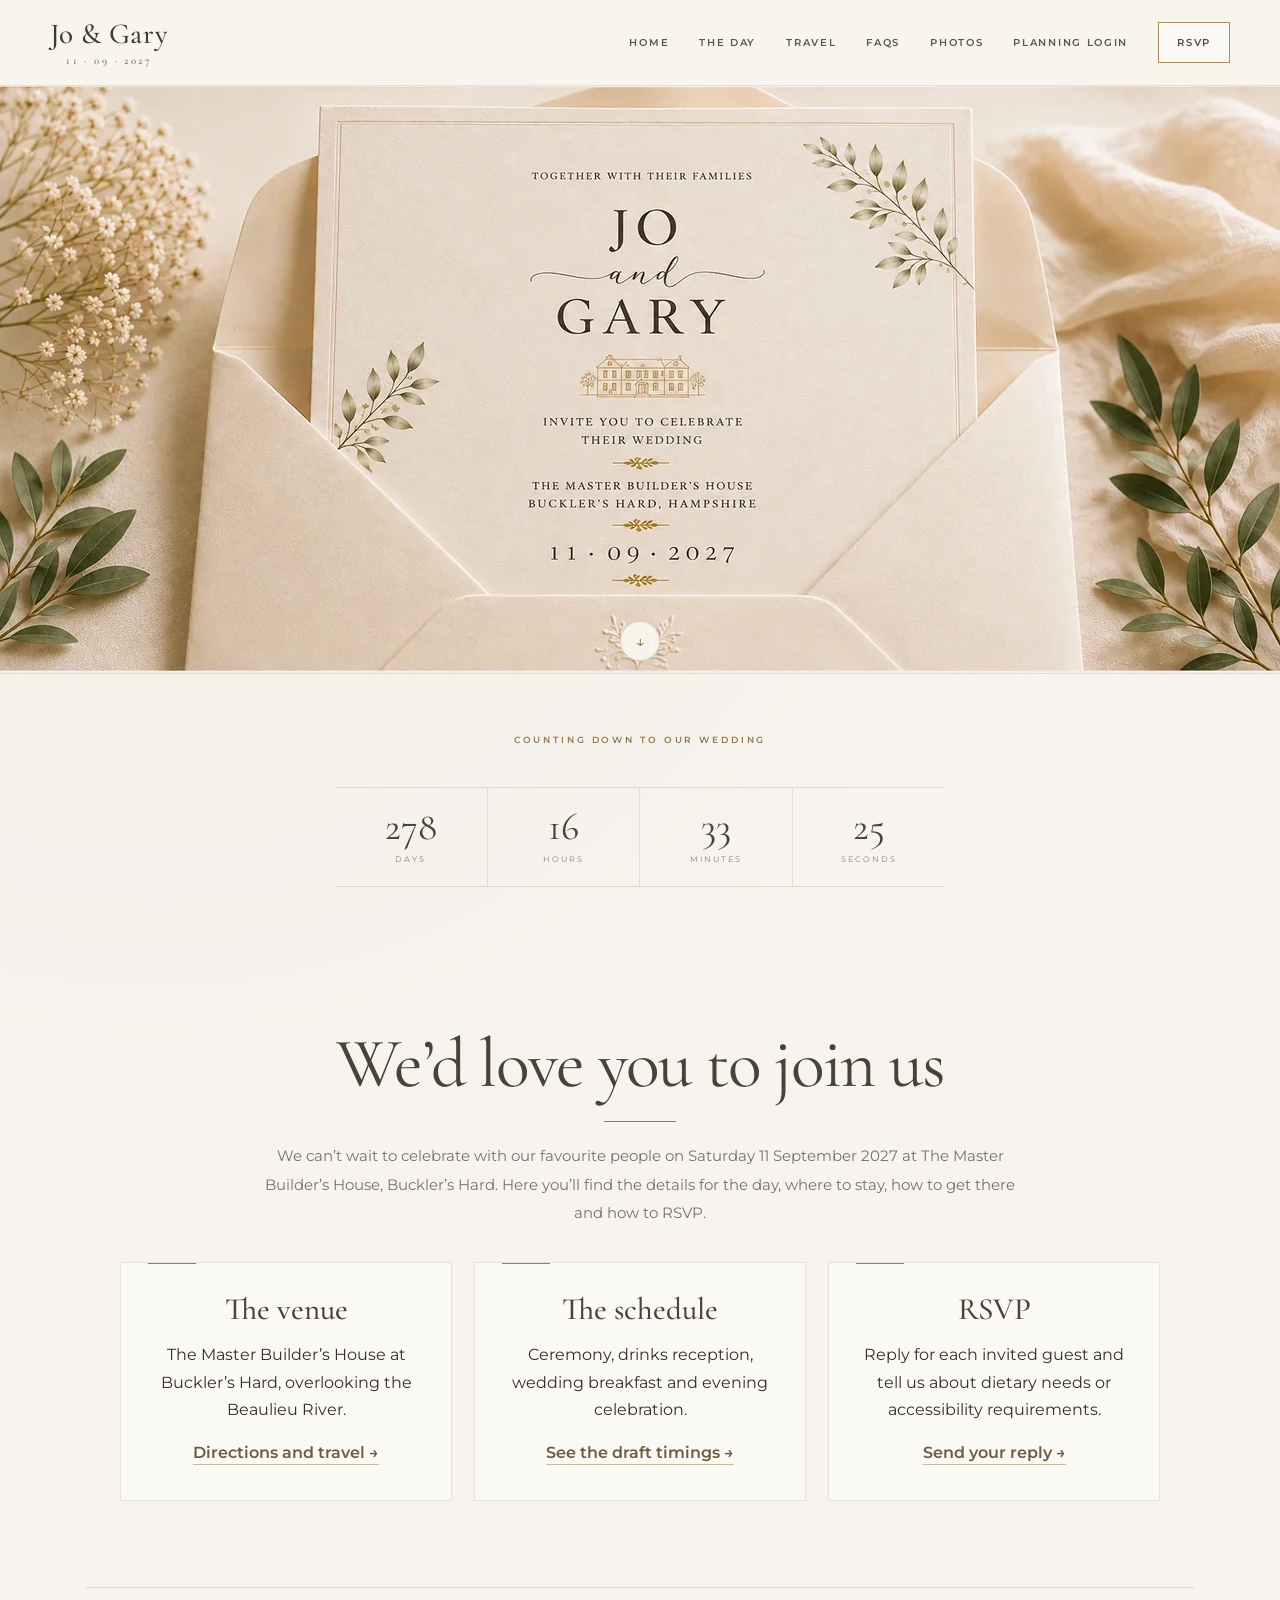
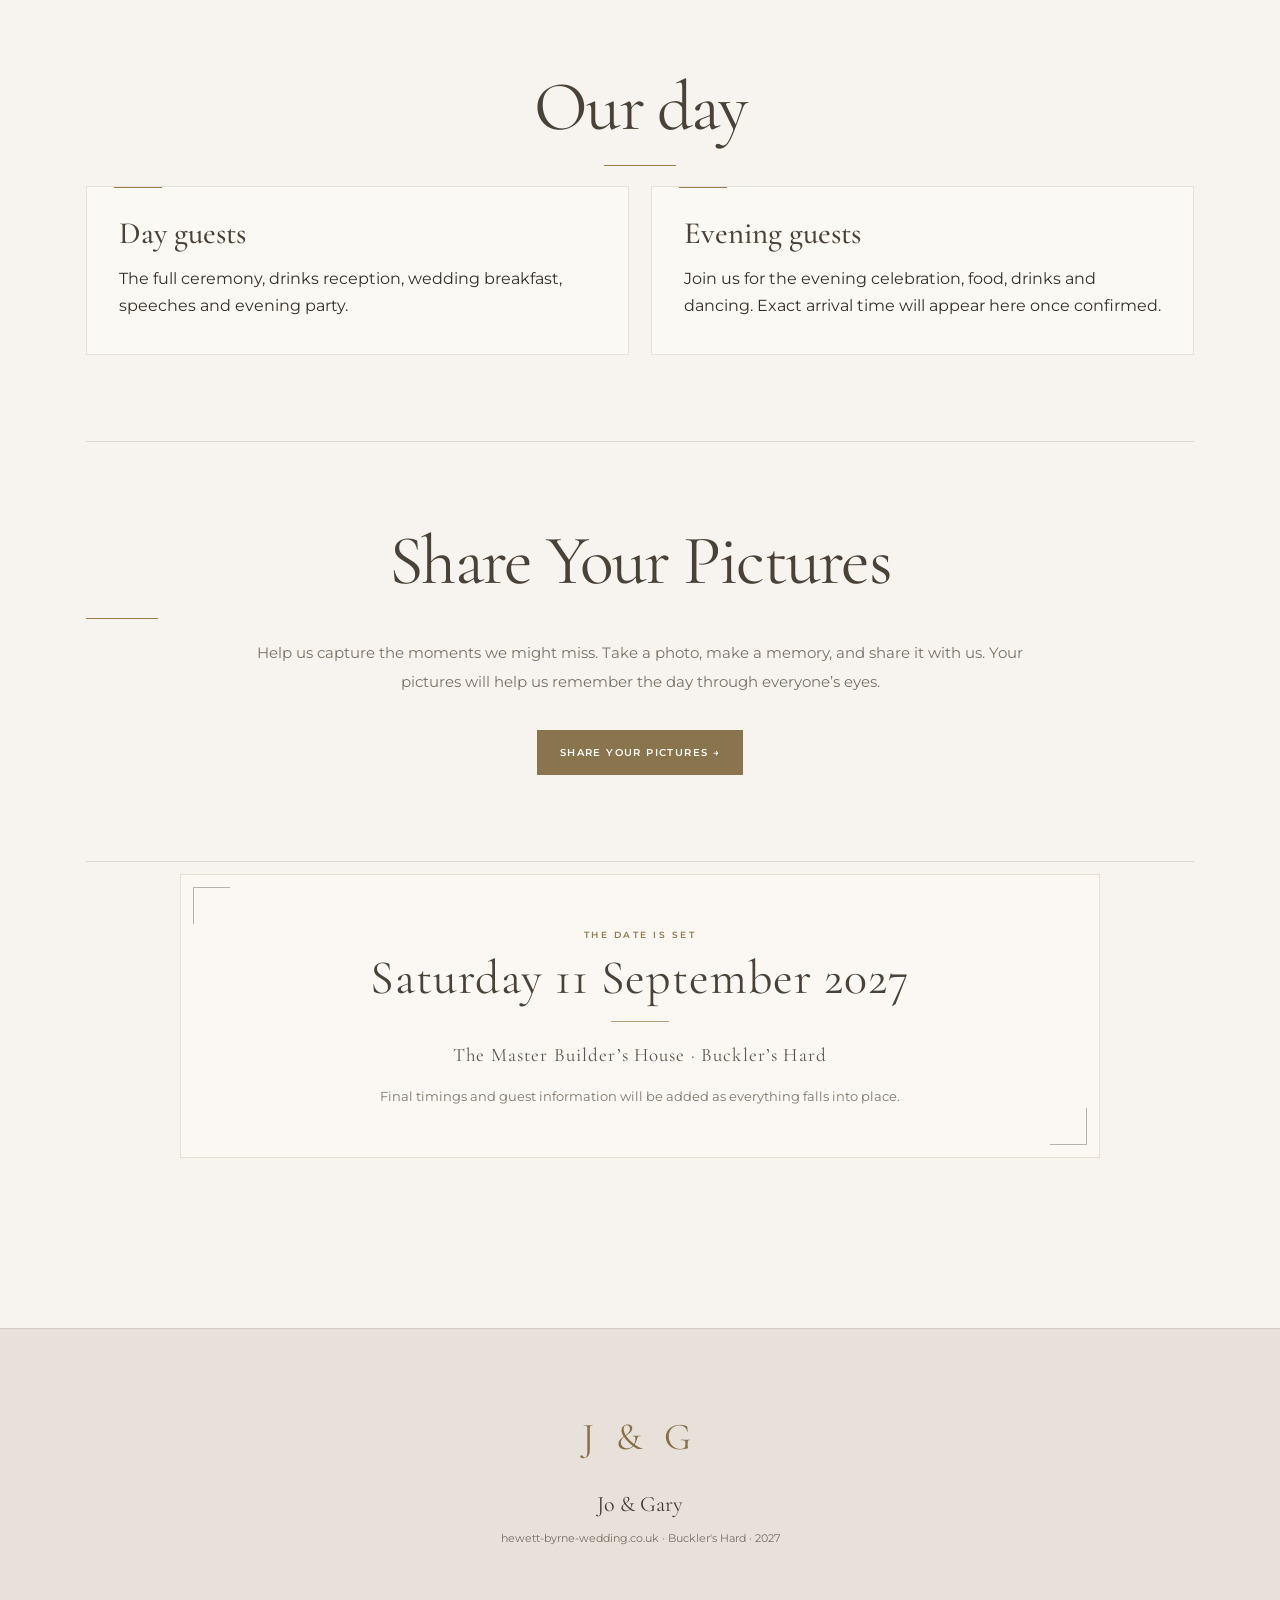
==== commit a347ea1c: "Restore wedding countdown on homepage" ====
--- a/index.html
+++ b/index.html
@@ -12,10 +12,23 @@
 <a href="faq.html">FAQs</a><a href="photos.html">Photos</a><a href="login.html">Planning Login</a><a href="rsvp.html" class="nav-cta">RSVP</a>
 </div></div></nav>
 <header class="final-invitation-hero"><picture><img src="assets/wedding-invitation-hero-1280.webp" srcset="assets/wedding-invitation-hero-768.webp 768w, assets/wedding-invitation-hero-1280.webp 1280w" sizes="100vw" width="1280" height="587" alt="Jo and Gary wedding invitation for 11 September 2027 at The Master Builder’s House, Buckler’s Hard" class="final-invitation-hero-image" fetchpriority="high" decoding="async"></picture><a class="final-hero-scroll" href="#welcome" aria-label="Continue to wedding details">↓</a></header>
+<section class="section" style="text-align:center;padding-top:58px;padding-bottom:58px"><div class="eyebrow">Counting down to our wedding</div><div class="countdown" aria-label="Countdown to the wedding"><div class="count"><strong id="countdown-days">0</strong><span>Days</span></div><div class="count"><strong id="countdown-hours">0</strong><span>Hours</span></div><div class="count"><strong id="countdown-minutes">0</strong><span>Minutes</span></div><div class="count"><strong id="countdown-seconds">0</strong><span>Seconds</span></div></div></section>
 <main>
 <section class="section home-intro" id="welcome"><h2>We’d love you to join us</h2><p class="lede">We can’t wait to celebrate with our favourite people on Saturday 11 September 2027 at The Master Builder’s House, Buckler’s Hard. Here you’ll find the details for the day, where to stay, how to get there and how to RSVP.</p>
 <div class="grid cols-3"><div class="card"><div class="icon">The setting</div><h3>The venue</h3><p>The Master Builder’s House at Buckler’s Hard, overlooking the Beaulieu River.</p><a href="travel.html">Directions and travel →</a></div><div class="card"><div class="icon">The day</div><h3>The schedule</h3><p>Ceremony, drinks reception, wedding breakfast and evening celebration.</p><a href="details.html">See the draft timings →</a></div><div class="card"><div class="icon">Your reply</div><h3>RSVP</h3><p>Reply for each invited guest and tell us about dietary needs or accessibility requirements.</p><a href="rsvp.html">Send your reply →</a></div></div></section>
 <section class="section our-day-section"><h2>Our day</h2><div class="grid cols-2"><div class="card"><h3>Day guests</h3><p>The full ceremony, drinks reception, wedding breakfast, speeches and evening party.</p></div><div class="card"><h3>Evening guests</h3><p>Join us for the evening celebration, food, drinks and dancing. Exact arrival time will appear here once confirmed.</p></div></div></section>
 <section class="section" style="text-align:center"><h2>Share Your Pictures</h2><p class="lede" style="margin-left:auto;margin-right:auto">Help us capture the moments we might miss. Take a photo, make a memory, and share it with us. Your pictures will help us remember the day through everyone’s eyes.</p><a class="btn" href="photos.html">Share your pictures →</a></section>
 <section class="section date-confirmed-section"><div class="date-confirmed-card"><span class="date-confirmed-eyebrow">The date is set</span><h2>Saturday 11 September 2027</h2><div class="date-confirmed-rule"></div><p>The Master Builder’s House · Buckler’s Hard</p><span class="date-confirmed-small">Final timings and guest information will be added as everything falls into place.</span></div></section>
-</main><footer class="footer"><b>Jo & Gary</b><br><span class="small">hewett-byrne-wedding.co.uk · Buckler's Hard · 2027</span></footer><script src="assets/script.js"></script></body></html>+</main><footer class="footer"><b>Jo & Gary</b><br><span class="small">hewett-byrne-wedding.co.uk · Buckler's Hard · 2027</span></footer><script src="assets/script.js"></script><script>
+(function(){
+  const target=new Date('2027-09-11T00:00:00+01:00').getTime();
+  function update(){
+    const diff=Math.max(0,target-Date.now());
+    document.getElementById('countdown-days').textContent=Math.floor(diff/86400000);
+    document.getElementById('countdown-hours').textContent=Math.floor(diff/3600000)%24;
+    document.getElementById('countdown-minutes').textContent=Math.floor(diff/60000)%60;
+    document.getElementById('countdown-seconds').textContent=Math.floor(diff/1000)%60;
+  }
+  update();setInterval(update,1000);
+})();
+</script></body></html>
